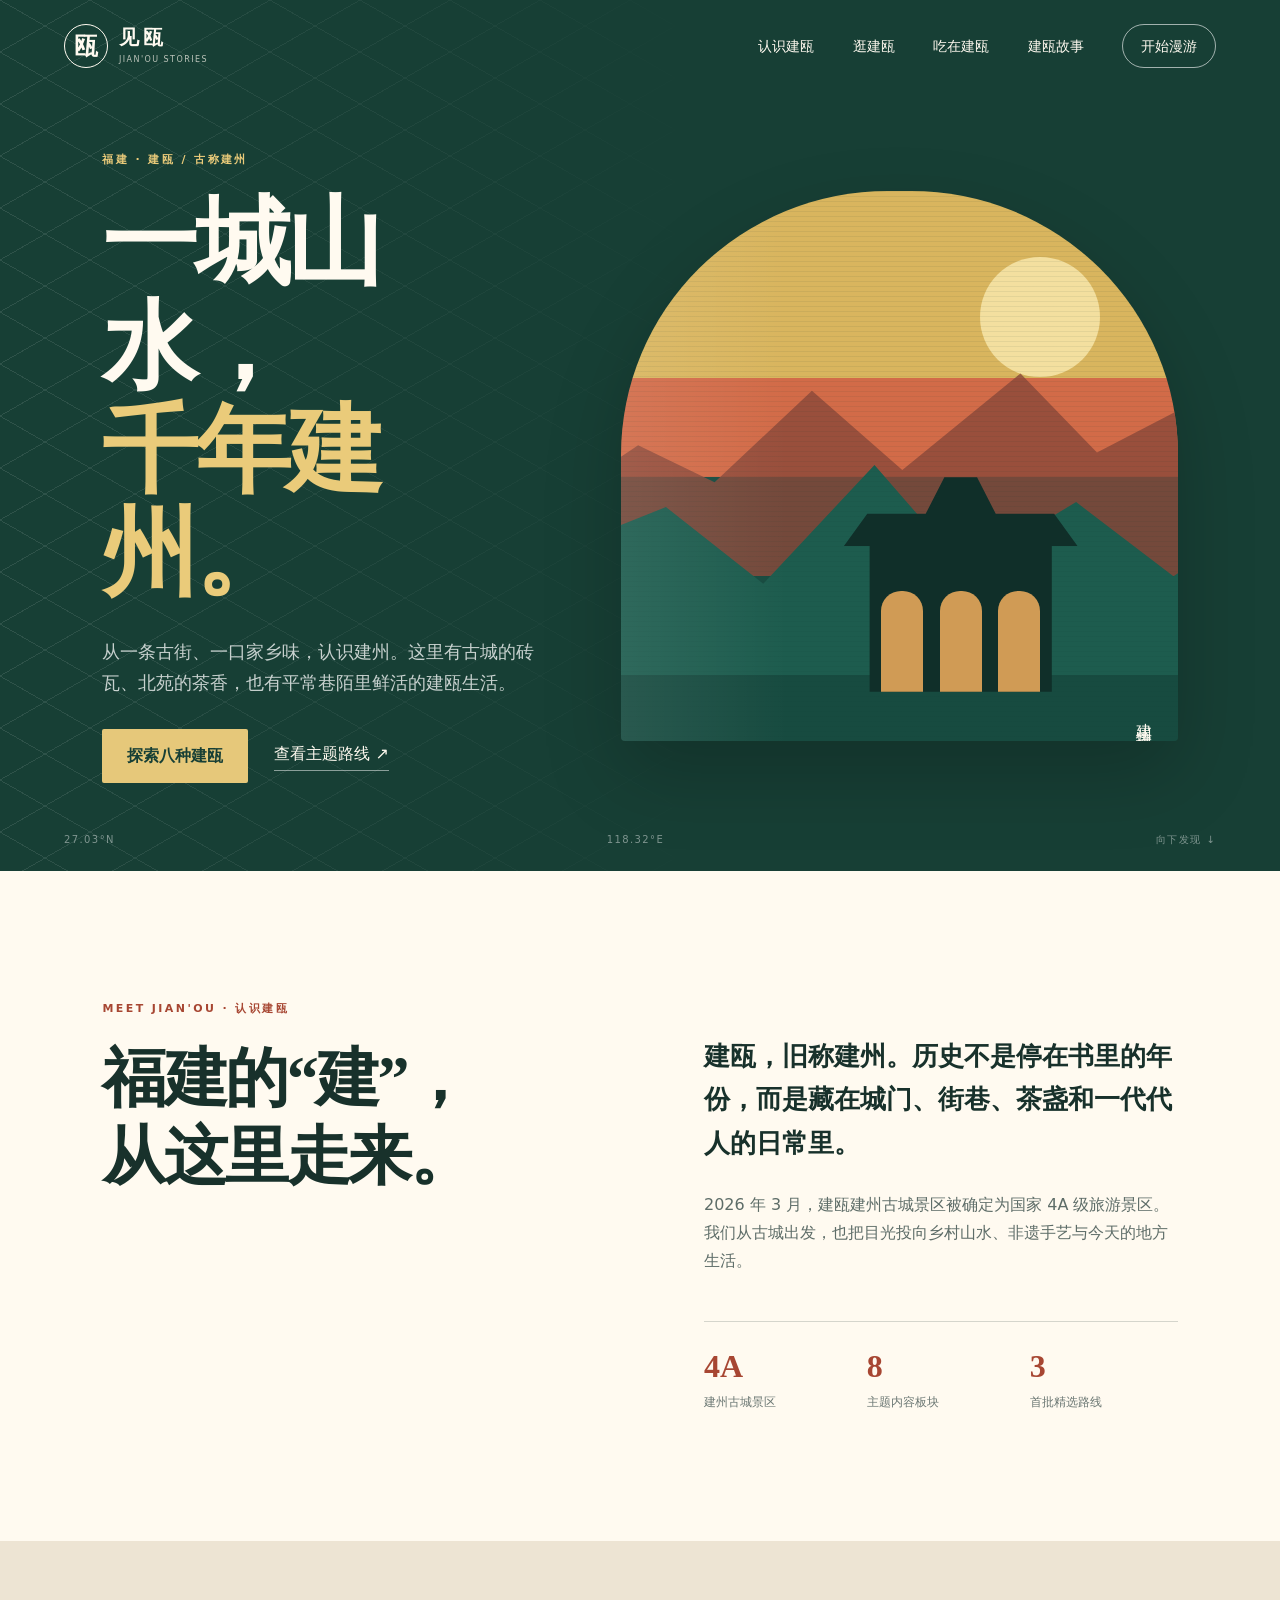
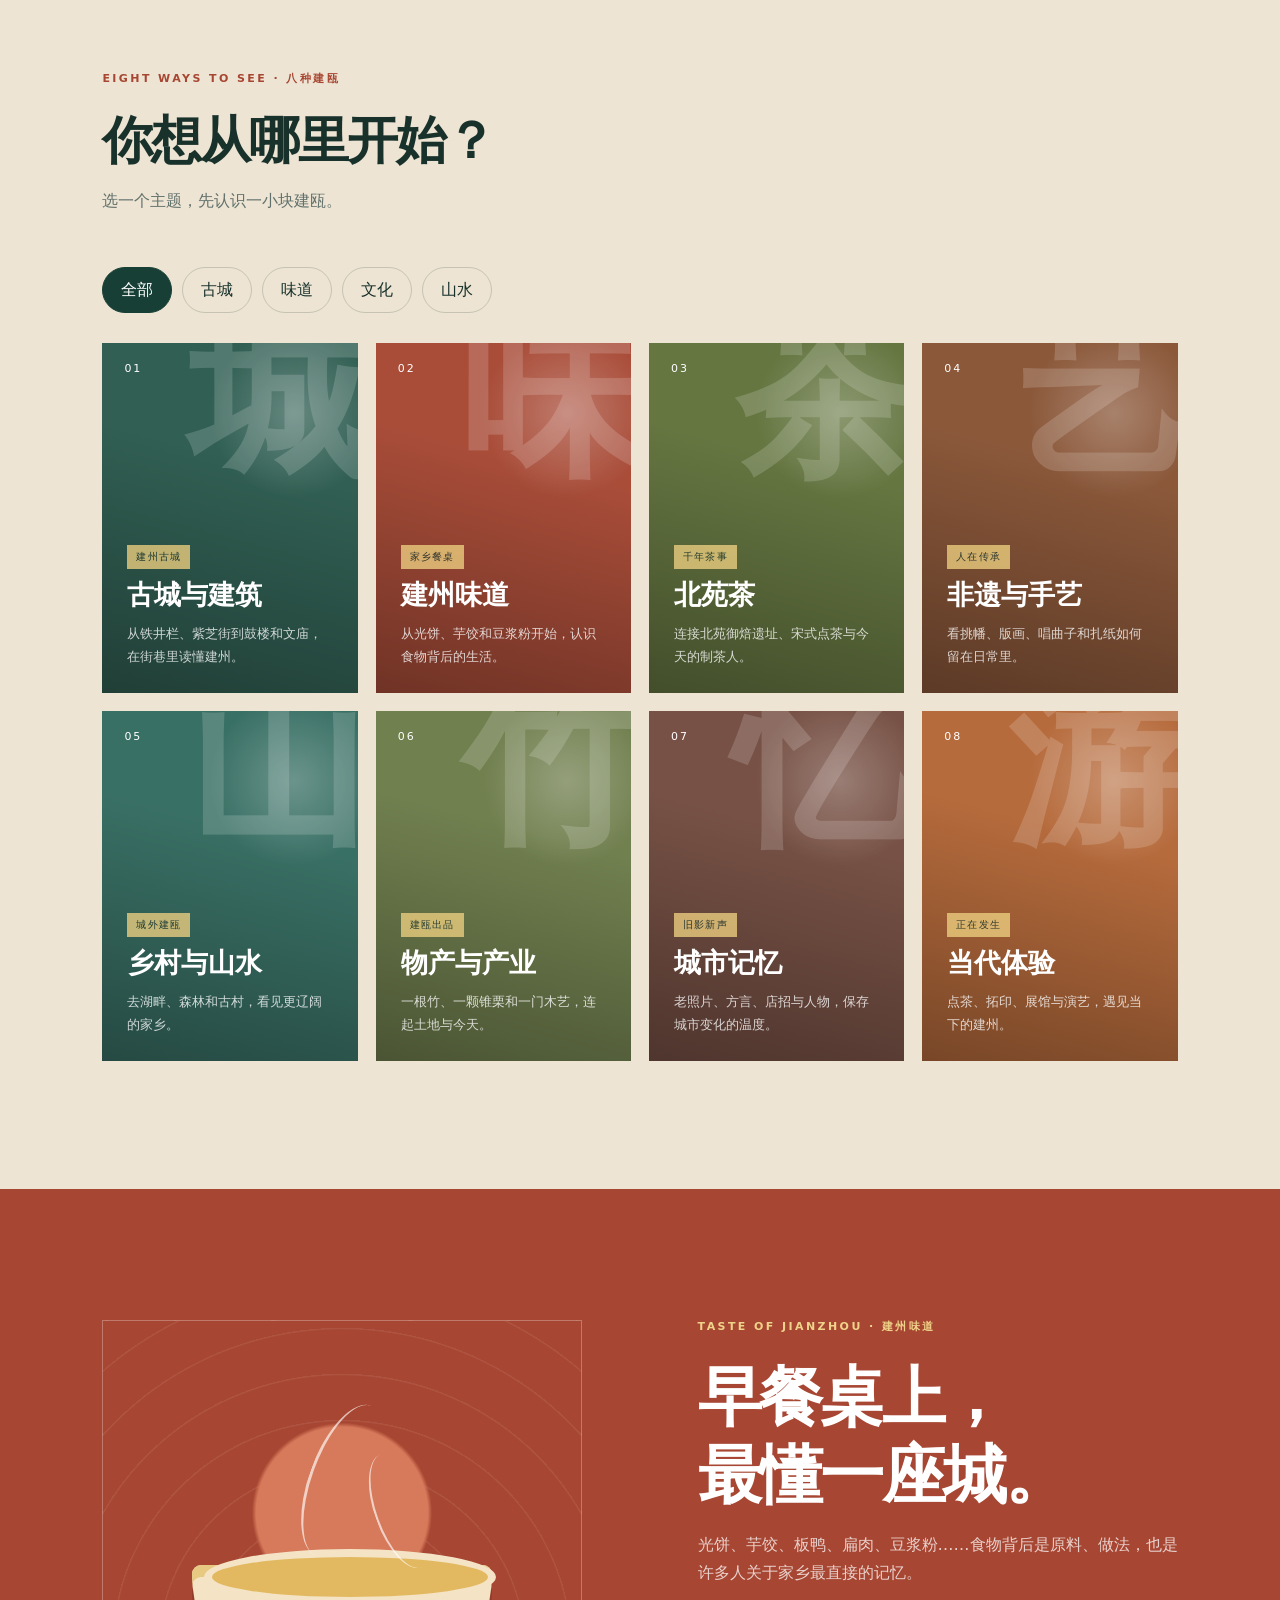
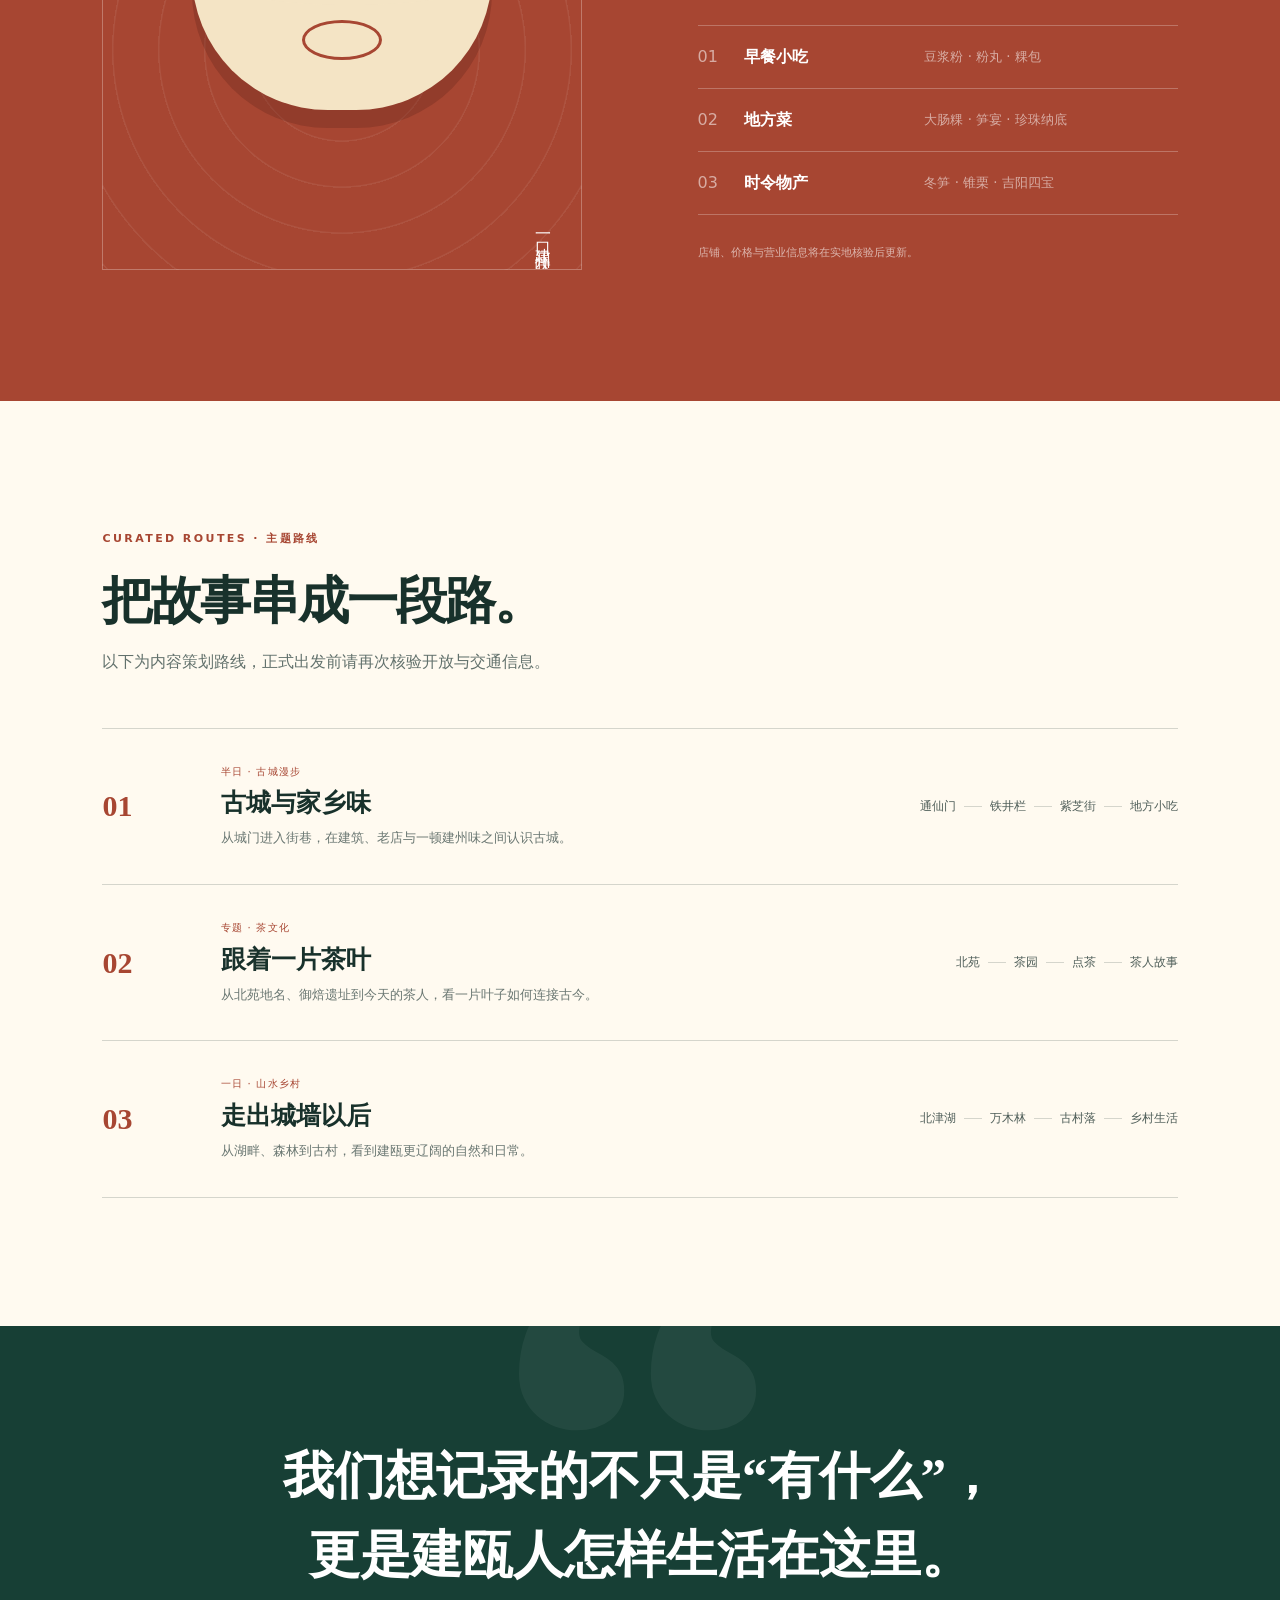
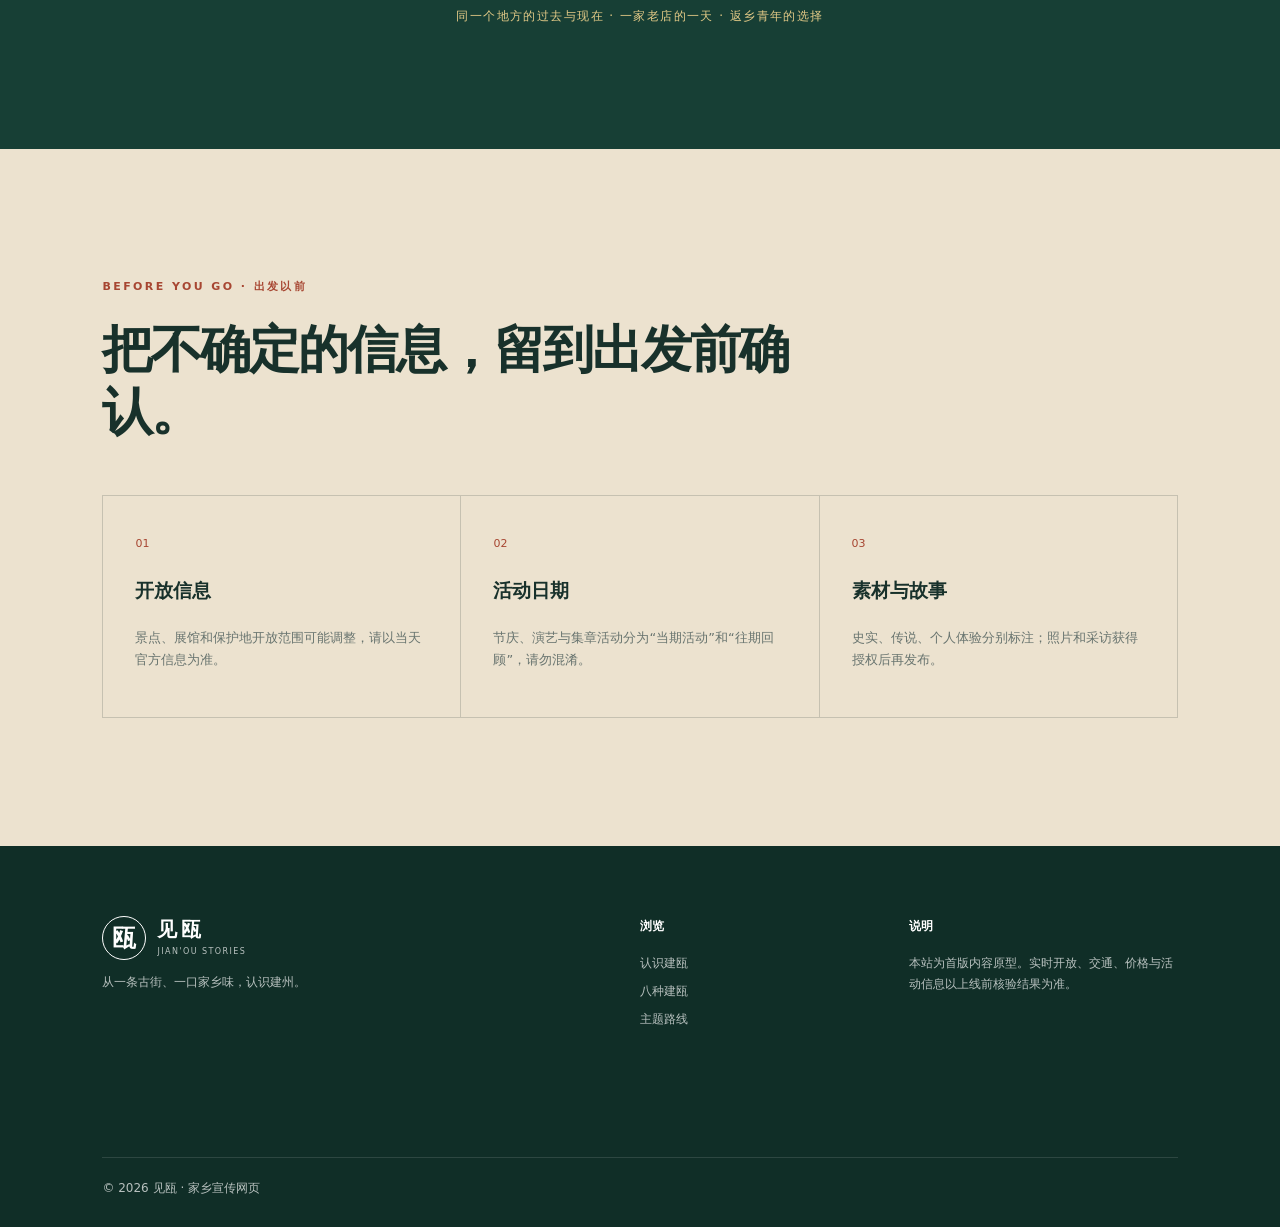
==== index.html @ 02e58215 "见瓯网页制作第一版" ====
<!doctype html>
<html lang="zh-CN">
<head>
  <meta charset="UTF-8">
  <meta name="viewport" content="width=device-width, initial-scale=1.0">
  <meta name="description" content="见瓯——从一条古街、一口家乡味，认识建州。">
  <meta name="theme-color" content="#173f35">
  <title>见瓯｜从一条古街、一口家乡味，认识建州</title>
  <link rel="icon" href="assets/favicon.svg" type="image/svg+xml">
  <link rel="stylesheet" href="css/style.css">
  <script src="js/app.js" defer></script>
</head>
<body>
  <a class="skip-link" href="#main">跳到正文</a>

  <header class="site-header" id="top">
    <a class="brand" href="#top" aria-label="见瓯首页">
      <span class="brand-mark" aria-hidden="true">瓯</span>
      <span><strong>见瓯</strong><small>JIAN'OU STORIES</small></span>
    </a>
    <button class="menu-button" type="button" aria-expanded="false" aria-controls="site-nav">
      <span></span><span></span><span></span><span class="sr-only">打开导航</span>
    </button>
    <nav class="site-nav" id="site-nav" aria-label="主导航">
      <a href="#know">认识建瓯</a>
      <a href="#explore">逛建瓯</a>
      <a href="#taste">吃在建瓯</a>
      <a href="#stories">建瓯故事</a>
      <a class="nav-cta" href="#routes">开始漫游</a>
    </nav>
  </header>

  <main id="main">
    <section class="hero" aria-labelledby="hero-title">
      <div class="hero-pattern" aria-hidden="true"></div>
      <div class="hero-content reveal">
        <p class="eyebrow">福建 · 建瓯 / 古称建州</p>
        <h1 id="hero-title">一城山水，<br><em>千年建州。</em></h1>
        <p class="hero-copy">从一条古街、一口家乡味，认识建州。这里有古城的砖瓦、北苑的茶香，也有平常巷陌里鲜活的建瓯生活。</p>
        <div class="hero-actions">
          <a class="button button-primary" href="#explore">探索八种建瓯</a>
          <a class="text-link" href="#routes">查看主题路线 <span aria-hidden="true">↗</span></a>
        </div>
      </div>
      <div class="hero-art reveal" aria-label="以城门、山水和茶盏为意象的建瓯插画">
        <div class="sun"></div>
        <div class="mountain mountain-back"></div>
        <div class="mountain mountain-front"></div>
        <div class="gate"><i></i><i></i><i></i></div>
        <p>建州古城</p>
      </div>
      <div class="hero-note"><span>27.03°N</span><span>118.32°E</span><span>向下发现 ↓</span></div>
    </section>

    <section class="intro section" id="know">
      <div class="section-heading reveal">
        <p class="eyebrow">MEET JIAN'OU · 认识建瓯</p>
        <h2>福建的“建”，<br>从这里走来。</h2>
      </div>
      <div class="intro-copy reveal">
        <p class="lead">建瓯，旧称建州。历史不是停在书里的年份，而是藏在城门、街巷、茶盏和一代代人的日常里。</p>
        <p>2026 年 3 月，建瓯建州古城景区被确定为国家 4A 级旅游景区。我们从古城出发，也把目光投向乡村山水、非遗手艺与今天的地方生活。</p>
        <div class="facts" aria-label="建瓯速览">
          <div><strong>4A</strong><span>建州古城景区</span></div>
          <div><strong>8</strong><span>主题内容板块</span></div>
          <div><strong>3</strong><span>首批精选路线</span></div>
        </div>
      </div>
    </section>

    <section class="explore section" id="explore">
      <div class="section-heading compact reveal">
        <p class="eyebrow">EIGHT WAYS TO SEE · 八种建瓯</p>
        <h2>你想从哪里开始？</h2>
        <p>选一个主题，先认识一小块建瓯。</p>
      </div>
      <div class="filters reveal" role="group" aria-label="内容筛选">
        <button class="filter is-active" type="button" data-filter="all" aria-pressed="true">全部</button>
        <button class="filter" type="button" data-filter="city">古城</button>
        <button class="filter" type="button" data-filter="food">味道</button>
        <button class="filter" type="button" data-filter="culture">文化</button>
        <button class="filter" type="button" data-filter="nature">山水</button>
      </div>
      <div class="story-grid" id="story-grid" aria-live="polite"></div>
    </section>

    <section class="feature section" id="taste">
      <div class="feature-visual reveal" aria-hidden="true">
        <span class="steam steam-one"></span><span class="steam steam-two"></span>
        <div class="bowl"><i></i></div>
        <p>一口建州味</p>
      </div>
      <div class="feature-copy reveal">
        <p class="eyebrow">TASTE OF JIANZHOU · 建州味道</p>
        <h2>早餐桌上，<br>最懂一座城。</h2>
        <p>光饼、芋饺、板鸭、扁肉、豆浆粉……食物背后是原料、做法，也是许多人关于家乡最直接的记忆。</p>
        <ul class="taste-list">
          <li><span>01</span><strong>早餐小吃</strong><small>豆浆粉 · 粉丸 · 粿包</small></li>
          <li><span>02</span><strong>地方菜</strong><small>大肠粿 · 笋宴 · 珍珠纳底</small></li>
          <li><span>03</span><strong>时令物产</strong><small>冬笋 · 锥栗 · 吉阳四宝</small></li>
        </ul>
        <p class="status-note">店铺、价格与营业信息将在实地核验后更新。</p>
      </div>
    </section>

    <section class="routes section" id="routes">
      <div class="section-heading compact reveal">
        <p class="eyebrow">CURATED ROUTES · 主题路线</p>
        <h2>把故事串成一段路。</h2>
        <p>以下为内容策划路线，正式出发前请再次核验开放与交通信息。</p>
      </div>
      <div class="route-list">
        <article class="route-card reveal">
          <div class="route-number">01</div>
          <div><p class="tag">半日 · 古城漫步</p><h3>古城与家乡味</h3><p>从城门进入街巷，在建筑、老店与一顿建州味之间认识古城。</p></div>
          <div class="route-stops"><span>通仙门</span><i></i><span>铁井栏</span><i></i><span>紫芝街</span><i></i><span>地方小吃</span></div>
        </article>
        <article class="route-card reveal">
          <div class="route-number">02</div>
          <div><p class="tag">专题 · 茶文化</p><h3>跟着一片茶叶</h3><p>从北苑地名、御焙遗址到今天的茶人，看一片叶子如何连接古今。</p></div>
          <div class="route-stops"><span>北苑</span><i></i><span>茶园</span><i></i><span>点茶</span><i></i><span>茶人故事</span></div>
        </article>
        <article class="route-card reveal">
          <div class="route-number">03</div>
          <div><p class="tag">一日 · 山水乡村</p><h3>走出城墙以后</h3><p>从湖畔、森林到古村，看到建瓯更辽阔的自然和日常。</p></div>
          <div class="route-stops"><span>北津湖</span><i></i><span>万木林</span><i></i><span>古村落</span><i></i><span>乡村生活</span></div>
        </article>
      </div>
    </section>

    <section class="quote-section" id="stories">
      <div class="quote-mark" aria-hidden="true">“</div>
      <blockquote class="reveal">我们想记录的不只是“有什么”，<br>更是建瓯人怎样生活在这里。</blockquote>
      <p>同一个地方的过去与现在 · 一家老店的一天 · 返乡青年的选择</p>
    </section>

    <section class="practical section">
      <div class="section-heading compact reveal">
        <p class="eyebrow">BEFORE YOU GO · 出发以前</p>
        <h2>把不确定的信息，留到出发前确认。</h2>
      </div>
      <div class="notice-grid reveal">
        <div><span>01</span><h3>开放信息</h3><p>景点、展馆和保护地开放范围可能调整，请以当天官方信息为准。</p></div>
        <div><span>02</span><h3>活动日期</h3><p>节庆、演艺与集章活动分为“当期活动”和“往期回顾”，请勿混淆。</p></div>
        <div><span>03</span><h3>素材与故事</h3><p>史实、传说、个人体验分别标注；照片和采访获得授权后再发布。</p></div>
      </div>
    </section>
  </main>

  <footer class="site-footer">
    <div><a class="brand footer-brand" href="#top"><span class="brand-mark">瓯</span><span><strong>见瓯</strong><small>JIAN'OU STORIES</small></span></a><p>从一条古街、一口家乡味，认识建州。</p></div>
    <div><strong>浏览</strong><a href="#know">认识建瓯</a><a href="#explore">八种建瓯</a><a href="#routes">主题路线</a></div>
    <div><strong>说明</strong><p>本站为首版内容原型。实时开放、交通、价格与活动信息以上线前核验结果为准。</p></div>
    <p class="copyright">© <span id="year"></span> 见瓯 · 家乡宣传网页</p>
  </footer>
</body>
</html>
---- css/style.css ----
:root {
  --ink: #18312b;
  --green: #173f35;
  --green-2: #285f50;
  --paper: #f6f0e4;
  --paper-light: #fffaf0;
  --red: #a74632;
  --gold: #d7af58;
  --line: rgba(24, 49, 43, .18);
  --serif: "Songti SC", "STSong", "SimSun", serif;
  --sans: "Microsoft YaHei", "PingFang SC", system-ui, sans-serif;
}

* { box-sizing: border-box; }
html { scroll-behavior: smooth; }
body { margin: 0; color: var(--ink); background: var(--paper); font-family: var(--sans); line-height: 1.75; }
a { color: inherit; text-decoration: none; }
button { font: inherit; }
.sr-only { position: absolute; width: 1px; height: 1px; overflow: hidden; clip: rect(0, 0, 0, 0); }
.skip-link { position: fixed; top: -60px; left: 20px; z-index: 100; padding: 10px 16px; background: white; transition: top .2s; }
.skip-link:focus { top: 16px; }

.site-header { position: absolute; inset: 0 0 auto; z-index: 10; min-height: 92px; padding: 20px clamp(20px, 5vw, 72px); display: flex; justify-content: space-between; align-items: center; color: var(--paper-light); }
.brand { display: inline-flex; align-items: center; gap: 11px; }
.brand-mark { width: 44px; height: 44px; display: grid; place-items: center; border: 1px solid currentColor; border-radius: 50%; font: 700 24px/1 var(--serif); }
.brand strong { display: block; font: 700 20px/1.2 var(--serif); letter-spacing: .18em; }
.brand small { display: block; margin-top: 4px; opacity: .7; font-size: 8px; letter-spacing: .18em; }
.site-nav { display: flex; align-items: center; gap: clamp(20px, 3vw, 44px); font-size: 14px; }
.site-nav a { position: relative; }
.site-nav a:not(.nav-cta)::after { content: ""; position: absolute; right: 0; bottom: -6px; left: 0; height: 1px; background: currentColor; transform: scaleX(0); transition: transform .25s; }
.site-nav a:hover::after { transform: scaleX(1); }
.nav-cta { padding: 9px 18px; border: 1px solid rgba(255,255,255,.6); border-radius: 99px; }
.menu-button { display: none; width: 44px; height: 44px; padding: 11px; border: 0; background: transparent; }
.menu-button span:not(.sr-only) { display: block; height: 1px; margin: 6px 0; background: white; }

.hero { position: relative; min-height: min(860px, 100vh); padding: 150px clamp(24px, 8vw, 128px) 88px; overflow: hidden; display: grid; grid-template-columns: minmax(0, .9fr) minmax(360px, 1.1fr); align-items: center; gap: 5vw; color: var(--paper-light); background: var(--green); }
.hero-pattern { position: absolute; inset: 0; opacity: .1; background-image: linear-gradient(30deg, transparent 49.5%, #fff 49.5%, #fff 50.5%, transparent 50.5%), linear-gradient(150deg, transparent 49.5%, #fff 49.5%, #fff 50.5%, transparent 50.5%); background-size: 90px 52px; mask-image: linear-gradient(90deg, #000, transparent 55%); }
.hero-content { position: relative; z-index: 2; max-width: 620px; }
.eyebrow { margin: 0 0 22px; color: var(--red); font-size: 11px; font-weight: 700; letter-spacing: .22em; text-transform: uppercase; }
.hero .eyebrow { color: #eacb7a; }
.hero h1 { margin: 0; font: 900 clamp(56px, 7.5vw, 108px)/1.08 var(--serif); letter-spacing: -.04em; }
.hero h1 em { color: #eacb7a; font-style: normal; }
.hero-copy { max-width: 520px; margin: 30px 0; color: rgba(255,255,255,.76); font-size: clamp(15px, 1.4vw, 18px); }
.hero-actions { display: flex; gap: 26px; align-items: center; }
.button { display: inline-flex; padding: 13px 25px; border-radius: 2px; font-weight: 600; }
.button-primary { color: var(--green); background: #e6c87a; }
.text-link { padding-bottom: 2px; border-bottom: 1px solid rgba(255,255,255,.5); }
.hero-art { position: relative; z-index: 1; height: min(550px, 60vw); min-height: 430px; border-radius: 48% 48% 4px 4px; overflow: hidden; background: linear-gradient(#d9b55e 0 34%, #d26b48 34% 52%, #174b40 52%); box-shadow: 0 32px 80px rgba(0,0,0,.2); }
.hero-art::after { content: ""; position: absolute; inset: 0; background: linear-gradient(90deg, rgba(255,255,255,.08), transparent 30%), repeating-linear-gradient(0deg, transparent 0 4px, rgba(14,56,47,.07) 4px 5px); }
.sun { position: absolute; top: 12%; right: 14%; width: 120px; height: 120px; border-radius: 50%; background: #f3df9f; }
.mountain { position: absolute; left: -12%; width: 125%; height: 45%; clip-path: polygon(0 70%, 12% 47%, 23% 62%, 37% 25%, 50% 57%, 67% 18%, 78% 50%, 91% 31%, 100% 54%, 100% 100%, 0 100%); }
.mountain-back { bottom: 30%; background: #8b493a; opacity: .8; }
.mountain-front { bottom: 12%; background: #1d5c4e; clip-path: polygon(0 50%, 16% 32%, 30% 63%, 46% 15%, 59% 57%, 75% 30%, 89% 60%, 100% 39%, 100% 100%, 0 100%); }
.gate { position: absolute; z-index: 2; right: 18%; bottom: 9%; width: 42%; height: 39%; background: #102f29; clip-path: polygon(10% 17%, 35% 17%, 43% 0, 57% 0, 65% 17%, 90% 17%, 100% 32%, 89% 32%, 89% 100%, 11% 100%, 11% 32%, 0 32%); }
.gate i { position: absolute; bottom: 0; width: 18%; height: 47%; background: #d09b55; border-radius: 20px 20px 0 0; }
.gate i:nth-child(1) { left: 16%; }.gate i:nth-child(2) { left: 41%; }.gate i:nth-child(3) { right: 16%; }
.hero-art > p { position: absolute; z-index: 3; right: 20px; bottom: 15px; margin: 0; writing-mode: vertical-rl; font-family: var(--serif); letter-spacing: .25em; }
.hero-note { position: absolute; right: clamp(24px, 5vw, 72px); bottom: 22px; left: clamp(24px, 5vw, 72px); display: flex; justify-content: space-between; color: rgba(255,255,255,.45); font-size: 10px; letter-spacing: .14em; }

.section { padding: clamp(80px, 10vw, 145px) clamp(24px, 8vw, 128px); }
.intro { display: grid; grid-template-columns: 1fr 1fr; gap: 10vw; background: var(--paper-light); }
.section-heading h2, .feature h2 { margin: 0; font: 700 clamp(38px, 5vw, 72px)/1.22 var(--serif); letter-spacing: -.04em; }
.section-heading.compact { max-width: 780px; margin-bottom: 52px; }
.section-heading.compact h2 { font-size: clamp(34px, 4vw, 56px); }
.section-heading.compact > p:last-child { margin: 15px 0 0; color: #62716c; }
.lead { margin-top: 36px; font: 600 clamp(19px, 2vw, 26px)/1.7 var(--serif); }
.intro-copy > p:not(.lead) { color: #5e6d68; }
.facts { display: grid; grid-template-columns: repeat(3, 1fr); gap: 15px; margin-top: 46px; padding-top: 28px; border-top: 1px solid var(--line); }
.facts strong { display: block; color: var(--red); font: 700 32px/1 var(--serif); }
.facts span { display: block; margin-top: 10px; color: #6b7773; font-size: 12px; }

.explore { background: #ede4d3; }
.filters { display: flex; flex-wrap: wrap; gap: 10px; margin-bottom: 30px; }
.filter { padding: 8px 18px; color: var(--ink); border: 1px solid var(--line); border-radius: 99px; background: transparent; cursor: pointer; }
.filter:hover, .filter.is-active { color: white; border-color: var(--green); background: var(--green); }
.story-grid { display: grid; grid-template-columns: repeat(4, 1fr); gap: 18px; }
.story-card { position: relative; min-height: 350px; padding: 25px; overflow: hidden; display: flex; flex-direction: column; justify-content: flex-end; color: white; background: var(--card-color, #285f50); isolation: isolate; transition: transform .25s, opacity .2s; }
.story-card::before { content: attr(data-symbol); position: absolute; top: -35px; right: -10px; z-index: -1; opacity: .16; font: 900 180px/1 var(--serif); }
.story-card::after { content: ""; position: absolute; inset: 0; z-index: -2; background: radial-gradient(circle at 75% 20%, rgba(255,255,255,.25), transparent 25%), linear-gradient(15deg, rgba(0,0,0,.34), transparent 65%); }
.story-card:hover { transform: translateY(-5px); }
.story-card.is-hidden { display: none; }
.card-index { position: absolute; top: 20px; left: 22px; font: 500 11px/1 var(--sans); letter-spacing: .18em; }
.story-card .tag { align-self: flex-start; margin: 0 0 9px; padding: 3px 9px; color: var(--ink); background: #edcf80; font-size: 10px; }
.story-card h3 { margin: 0; font: 700 27px/1.3 var(--serif); }
.story-card p { margin: 10px 0 0; opacity: .78; font-size: 13px; }

.feature { display: grid; grid-template-columns: 1fr 1fr; gap: 9vw; align-items: center; background: var(--red); color: white; }
.feature .eyebrow { color: #f0d38a; }
.feature-visual { position: relative; min-height: 550px; display: grid; place-items: center; overflow: hidden; border: 1px solid rgba(255,255,255,.28); background: radial-gradient(circle at 50% 35%, #d77a5b 0 20%, transparent 21%), repeating-radial-gradient(circle at 50% 60%, transparent 0 44px, rgba(255,255,255,.07) 45px 46px); }
.feature-visual > p { position: absolute; right: 24px; bottom: 20px; margin: 0; font-family: var(--serif); letter-spacing: .3em; writing-mode: vertical-rl; }
.bowl { position: relative; width: 300px; height: 145px; margin-top: 85px; border-radius: 10px 10px 150px 150px; background: #f4e4c5; box-shadow: inset 0 12px #e8c981, 0 18px 0 rgba(86,28,23,.25); }
.bowl::before { content: ""; position: absolute; top: -16px; left: 12px; width: calc(100% - 24px); height: 40px; border-radius: 50%; background: #e2b961; border: 8px solid #f4e4c5; }
.bowl i { position: absolute; top: 55px; left: 110px; width: 80px; height: 40px; border-radius: 50%; border: 3px solid var(--red); }
.steam { position: absolute; z-index: 2; top: 80px; width: 70px; height: 160px; border: solid rgba(255,255,255,.65); border-width: 0 0 0 3px; border-radius: 50%; transform: rotate(20deg); }
.steam-one { left: 43%; }.steam-two { left: 55%; top: 110px; transform: scale(.75) rotate(-20deg); }
.feature-copy > p:not(.eyebrow):not(.status-note) { max-width: 600px; color: rgba(255,255,255,.75); }
.taste-list { margin: 38px 0 28px; padding: 0; list-style: none; border-top: 1px solid rgba(255,255,255,.25); }
.taste-list li { display: grid; grid-template-columns: 46px 1fr 1.4fr; align-items: center; padding: 17px 0; border-bottom: 1px solid rgba(255,255,255,.25); }
.taste-list span, .taste-list small { color: rgba(255,255,255,.55); }
.status-note { font-size: 11px; opacity: .6; }

.routes { background: var(--paper-light); }
.route-list { border-top: 1px solid var(--line); }
.route-card { display: grid; grid-template-columns: 80px minmax(280px, .8fr) 1fr; gap: 3vw; align-items: center; padding: 34px 0; border-bottom: 1px solid var(--line); }
.route-number { color: var(--red); font: 700 30px/1 var(--serif); }
.tag { margin: 0 0 5px; color: var(--red); font-size: 10px; letter-spacing: .12em; }
.route-card h3 { margin: 0; font: 700 25px/1.4 var(--serif); }
.route-card p:last-child { margin: 7px 0 0; color: #6a7772; font-size: 13px; }
.route-stops { display: flex; align-items: center; gap: 8px; justify-content: flex-end; color: #4f5e59; font-size: 12px; }
.route-stops i { width: 18px; height: 1px; background: var(--line); }

.quote-section { position: relative; overflow: hidden; padding: 110px 24px; color: white; text-align: center; background: var(--green); }
.quote-mark { position: absolute; top: -180px; left: 50%; opacity: .05; transform: translateX(-50%); font: 900 600px/1 var(--serif); }
.quote-section blockquote { position: relative; margin: 0; font: 700 clamp(27px, 4vw, 52px)/1.55 var(--serif); }
.quote-section p { position: relative; color: #e3ca87; font-size: 12px; letter-spacing: .12em; }
.practical { background: #ece2cf; }
.notice-grid { display: grid; grid-template-columns: repeat(3, 1fr); border-top: 1px solid var(--line); border-left: 1px solid var(--line); }
.notice-grid > div { padding: 32px; border-right: 1px solid var(--line); border-bottom: 1px solid var(--line); }
.notice-grid span { color: var(--red); font-size: 11px; }
.notice-grid h3 { font-family: var(--serif); }
.notice-grid p { color: #68746f; font-size: 13px; }

.site-footer { padding: 70px clamp(24px, 8vw, 128px) 28px; display: grid; grid-template-columns: 2fr .8fr 1.2fr; gap: 7vw; color: rgba(255,255,255,.7); background: #102e27; font-size: 12px; }
.footer-brand { color: white; }
.site-footer > div > strong { display: block; margin-bottom: 16px; color: white; }
.site-footer > div > a:not(.brand) { display: block; margin: 7px 0; }
.copyright { grid-column: 1 / -1; margin: 30px 0 0; padding-top: 20px; border-top: 1px solid rgba(255,255,255,.12); }

.reveal { opacity: 0; transform: translateY(24px); transition: opacity .7s ease, transform .7s ease; }
.reveal.is-visible { opacity: 1; transform: none; }

@media (max-width: 980px) {
  .hero { grid-template-columns: 1fr; padding-top: 130px; }
  .hero-content { max-width: 680px; }
  .hero-art { width: min(100%, 620px); height: 520px; justify-self: end; }
  .story-grid { grid-template-columns: repeat(2, 1fr); }
  .intro, .feature { grid-template-columns: 1fr; }
  .feature-visual { min-height: 450px; }
  .route-card { grid-template-columns: 55px 1fr; }
  .route-stops { grid-column: 2; justify-content: flex-start; flex-wrap: wrap; }
}

@media (max-width: 720px) {
  .site-header { min-height: 74px; padding: 15px 20px; }
  .menu-button { display: block; position: relative; z-index: 12; }
  .site-nav { position: fixed; inset: 0; padding: 110px 30px 40px; display: flex; flex-direction: column; align-items: flex-start; gap: 26px; color: white; background: var(--green); transform: translateX(100%); transition: transform .3s; }
  .site-nav.is-open { transform: none; }
  .site-nav a { font: 600 26px/1.4 var(--serif); }
  .nav-cta { font-size: 17px !important; }
  body.menu-open { overflow: hidden; }
  .hero { min-height: auto; padding: 120px 20px 75px; }
  .hero h1 { font-size: clamp(52px, 17vw, 76px); }
  .hero-actions { align-items: flex-start; flex-direction: column; gap: 15px; }
  .hero-art { min-height: 370px; height: 105vw; }
  .hero-note { display: none; }
  .section { padding: 75px 20px; }
  .intro { gap: 25px; }
  .facts { gap: 7px; }
  .facts strong { font-size: 26px; }
  .story-grid { grid-template-columns: 1fr; }
  .story-card { min-height: 300px; }
  .feature { gap: 55px; }
  .feature-visual { min-height: 390px; }
  .bowl { transform: scale(.8); }
  .taste-list li { grid-template-columns: 40px 1fr; }
  .taste-list small { grid-column: 2; }
  .route-card { grid-template-columns: 42px 1fr; gap: 10px; }
  .route-stops { grid-column: 1 / -1; padding-left: 52px; }
  .notice-grid { grid-template-columns: 1fr; }
  .site-footer { grid-template-columns: 1fr; gap: 28px; }
  .copyright { grid-column: 1; }
}

@media (prefers-reduced-motion: reduce) {
  html { scroll-behavior: auto; }
  *, *::before, *::after { transition-duration: .01ms !important; animation-duration: .01ms !important; }
  .reveal { opacity: 1; transform: none; }
}
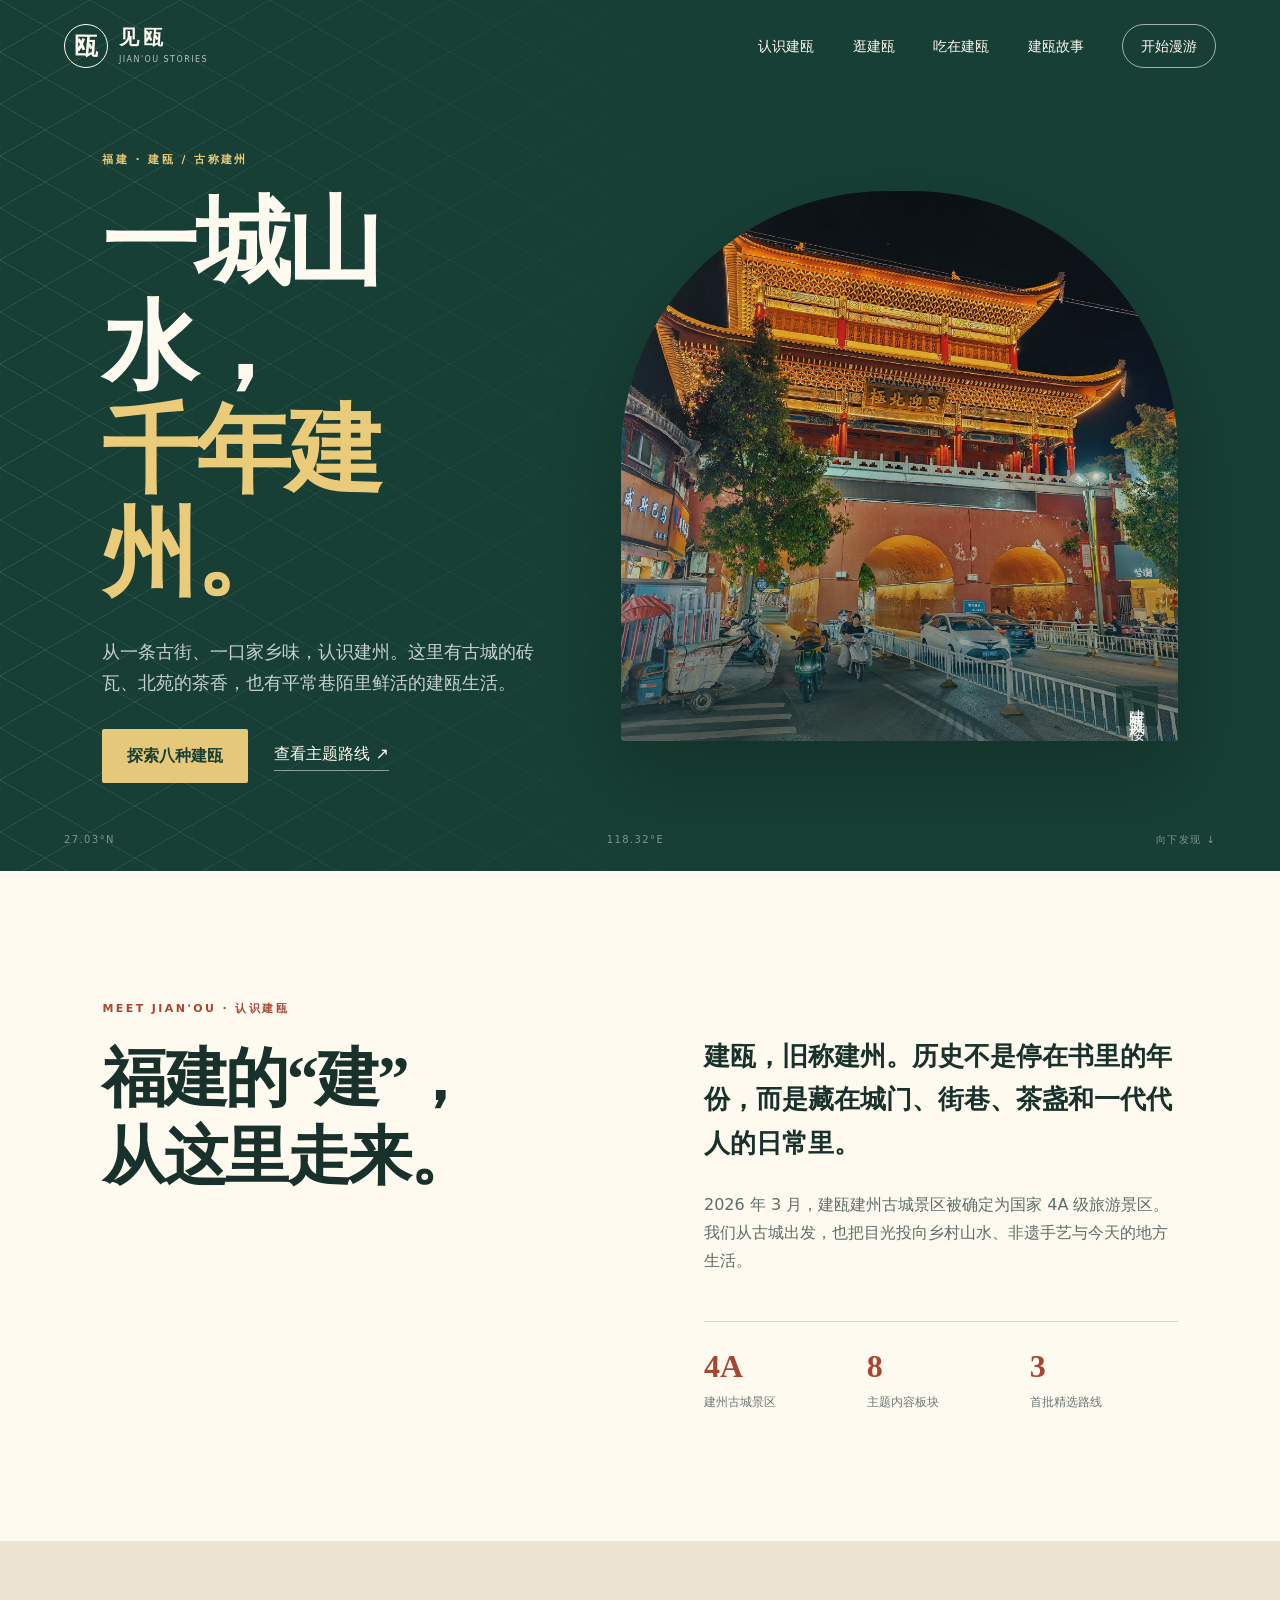
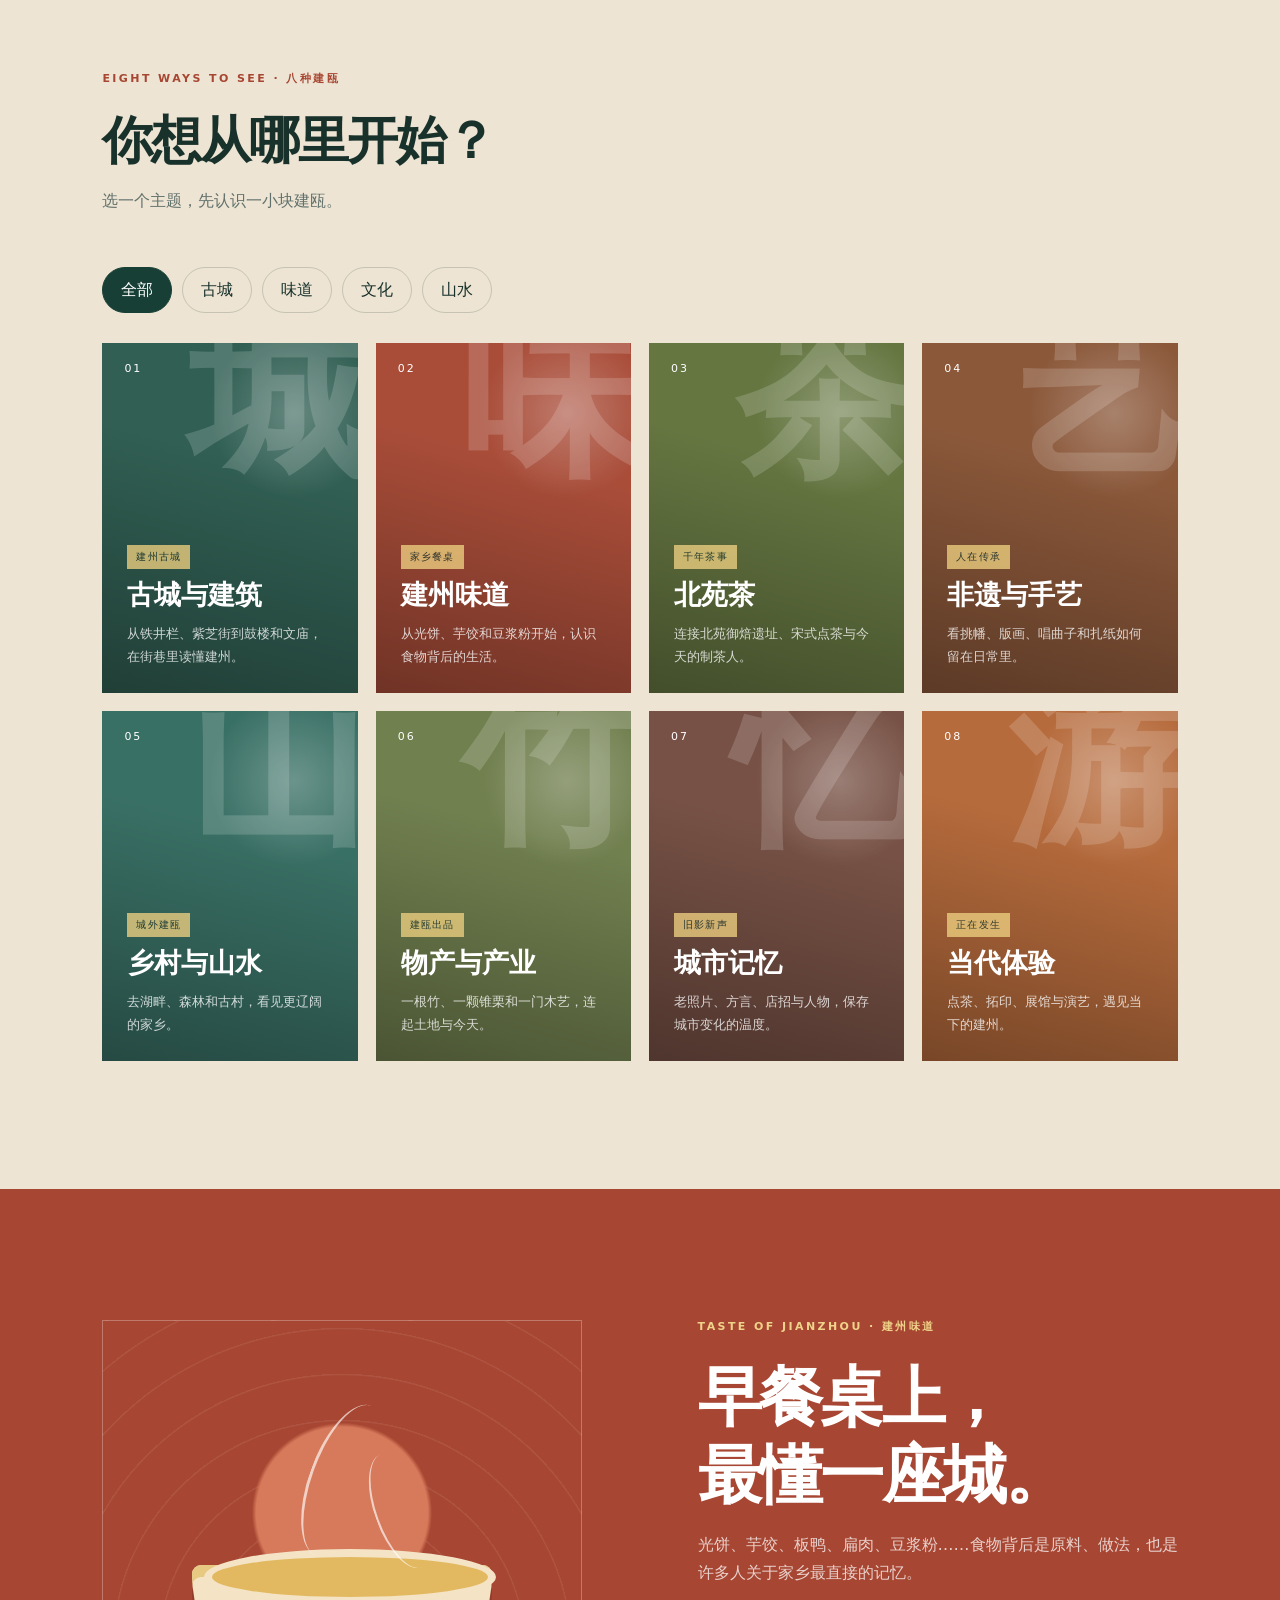
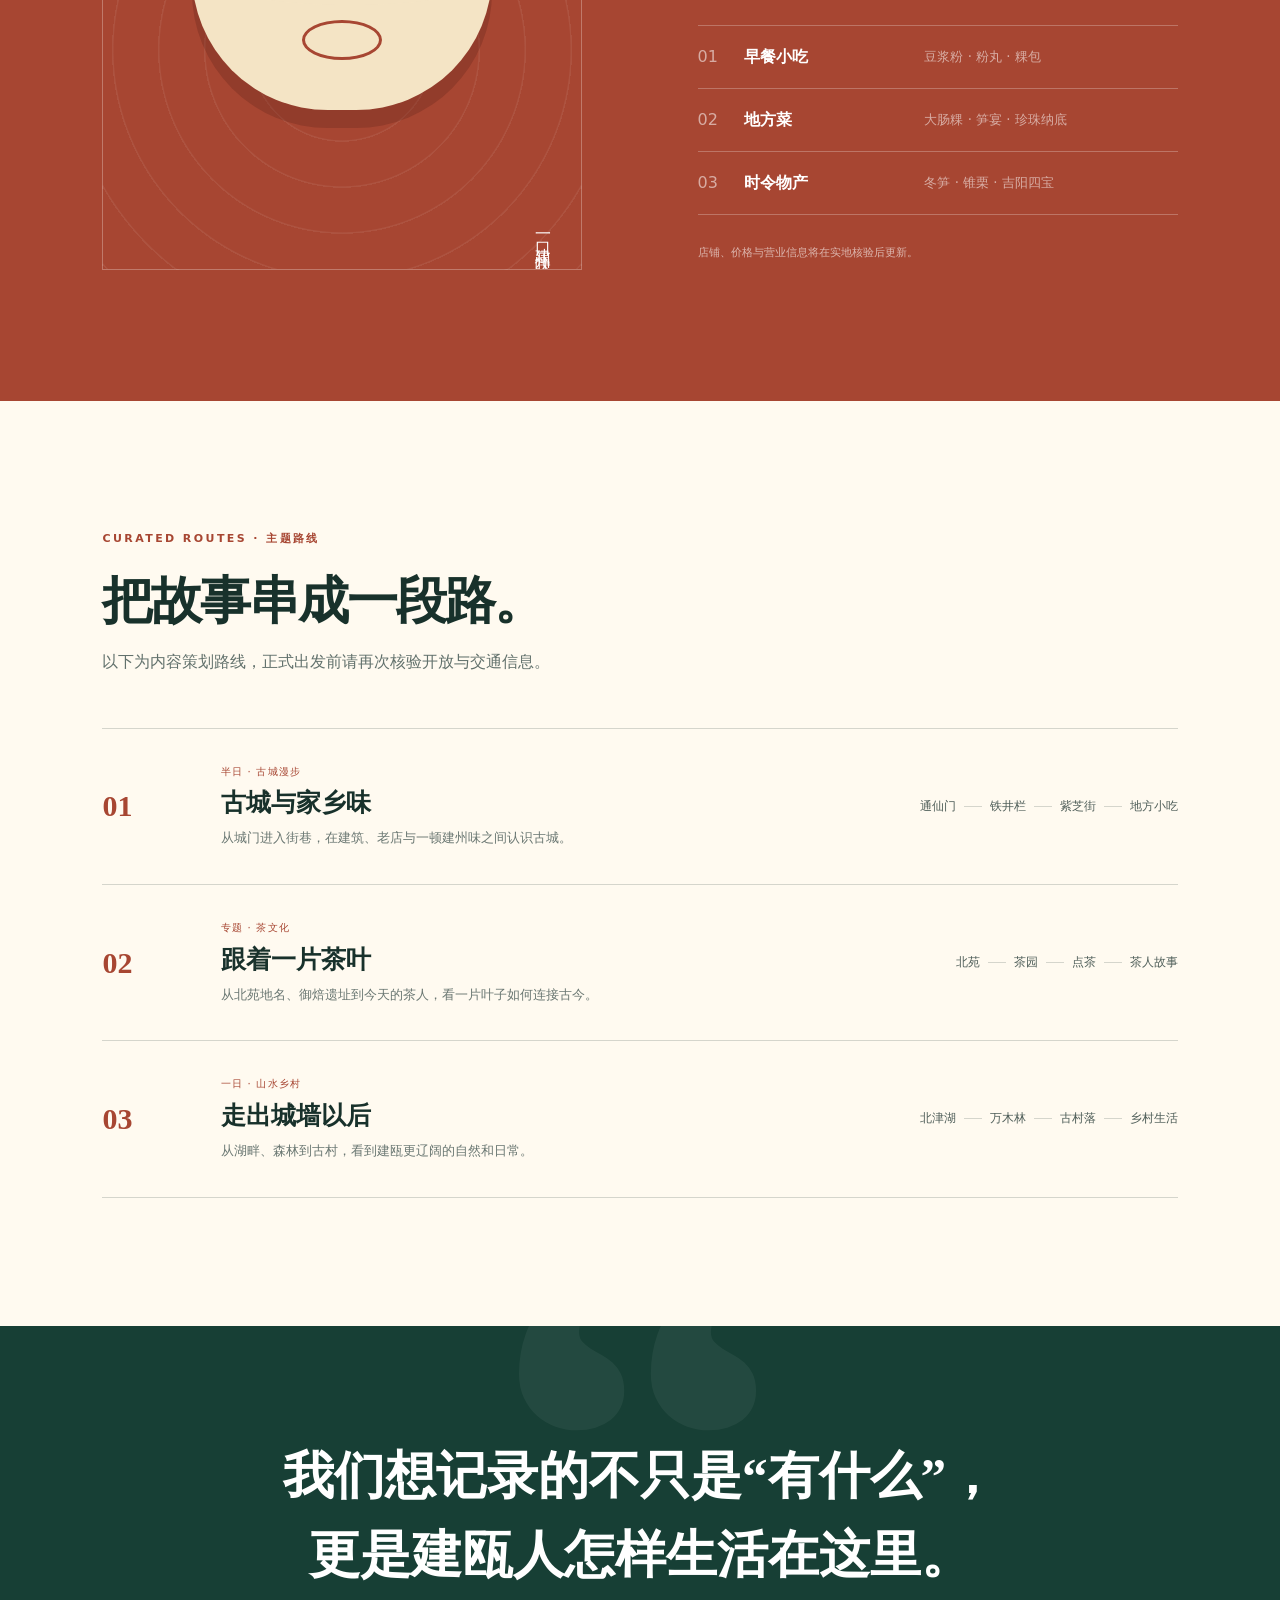
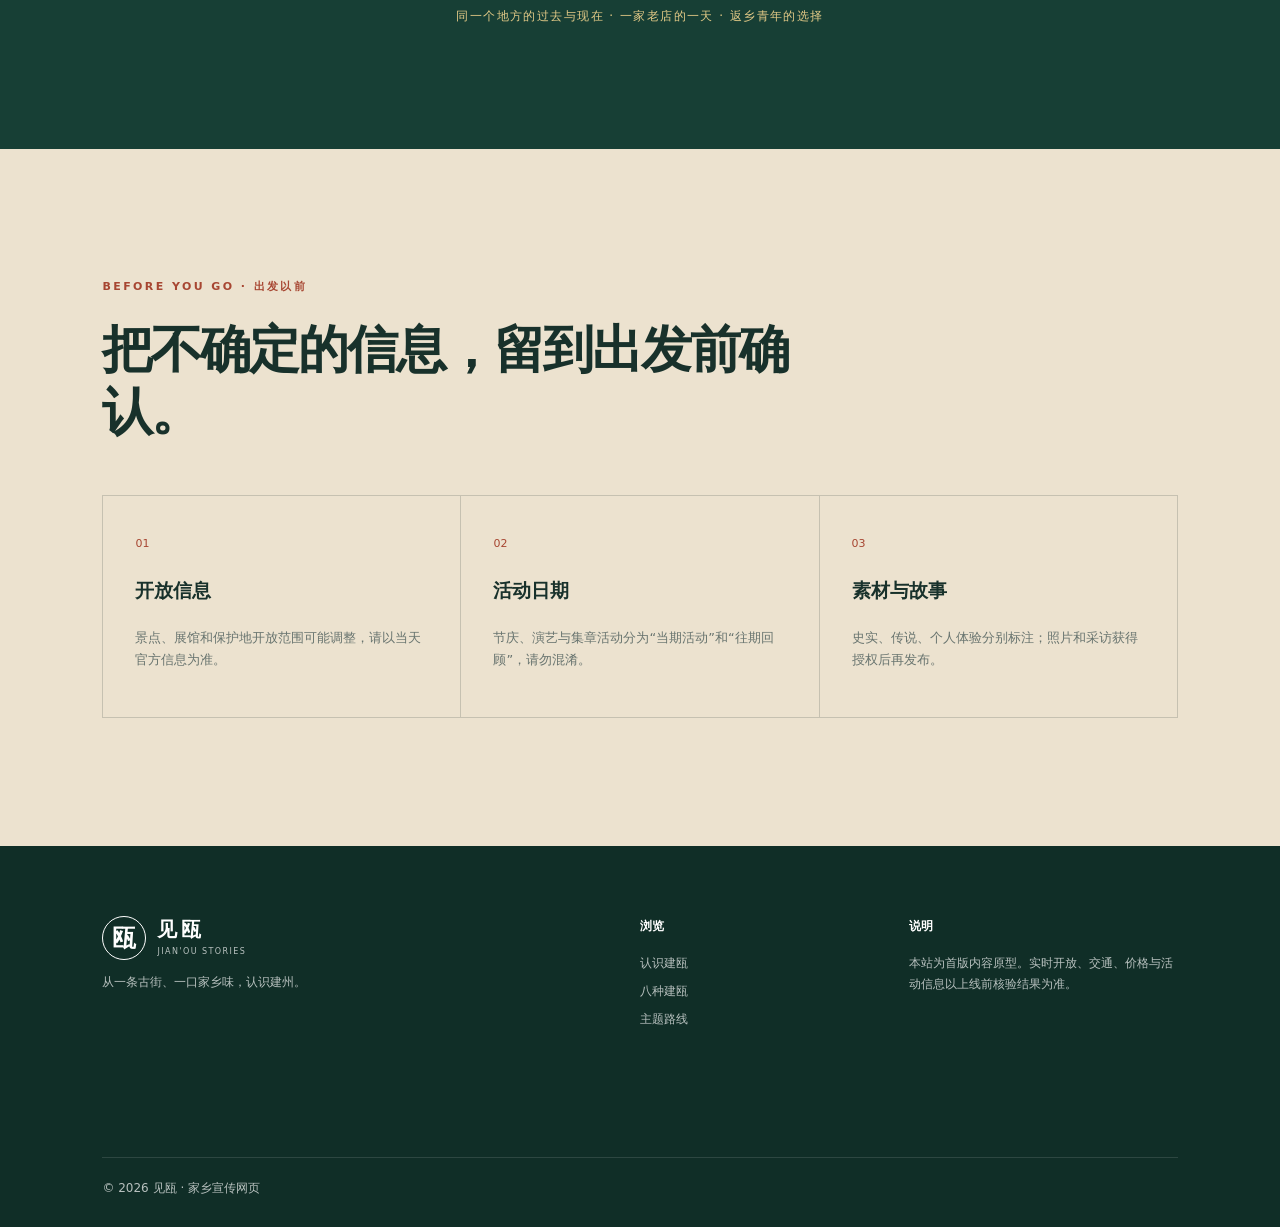
==== commit c8c2f2d4: "更换首页五凤楼封面图" ====
--- a/index.html
+++ b/index.html
@@ -42,12 +42,12 @@
           <a class="text-link" href="#routes">查看主题路线 <span aria-hidden="true">↗</span></a>
         </div>
       </div>
-      <div class="hero-art reveal" aria-label="以城门、山水和茶盏为意象的建瓯插画">
+      <div class="hero-art reveal" role="img" aria-label="夜色中的建瓯五凤楼（鼓楼）">
         <div class="sun"></div>
         <div class="mountain mountain-back"></div>
         <div class="mountain mountain-front"></div>
         <div class="gate"><i></i><i></i><i></i></div>
-        <p>建州古城</p>
+        <p>建瓯五凤楼</p>
       </div>
       <div class="hero-note"><span>27.03°N</span><span>118.32°E</span><span>向下发现 ↓</span></div>
     </section>
--- a/css/style.css
+++ b/css/style.css
@@ -45,8 +45,9 @@
 .button { display: inline-flex; padding: 13px 25px; border-radius: 2px; font-weight: 600; }
 .button-primary { color: var(--green); background: #e6c87a; }
 .text-link { padding-bottom: 2px; border-bottom: 1px solid rgba(255,255,255,.5); }
-.hero-art { position: relative; z-index: 1; height: min(550px, 60vw); min-height: 430px; border-radius: 48% 48% 4px 4px; overflow: hidden; background: linear-gradient(#d9b55e 0 34%, #d26b48 34% 52%, #174b40 52%); box-shadow: 0 32px 80px rgba(0,0,0,.2); }
-.hero-art::after { content: ""; position: absolute; inset: 0; background: linear-gradient(90deg, rgba(255,255,255,.08), transparent 30%), repeating-linear-gradient(0deg, transparent 0 4px, rgba(14,56,47,.07) 4px 5px); }
+.hero-art { position: relative; z-index: 1; height: min(550px, 60vw); min-height: 430px; border-radius: 48% 48% 4px 4px; overflow: hidden; background: linear-gradient(180deg, rgba(11,37,31,.03), rgba(11,37,31,.2)), url("../assets/images/hero-jianou.jpg") center 44% / cover no-repeat; box-shadow: 0 32px 80px rgba(0,0,0,.2); }
+.hero-art::after { content: ""; position: absolute; inset: 0; background: linear-gradient(90deg, rgba(255,255,255,.08), transparent 30%), linear-gradient(0deg, rgba(10,40,34,.45), transparent 45%); }
+.hero-art .sun, .hero-art .mountain, .hero-art .gate { display: none; }
 .sun { position: absolute; top: 12%; right: 14%; width: 120px; height: 120px; border-radius: 50%; background: #f3df9f; }
 .mountain { position: absolute; left: -12%; width: 125%; height: 45%; clip-path: polygon(0 70%, 12% 47%, 23% 62%, 37% 25%, 50% 57%, 67% 18%, 78% 50%, 91% 31%, 100% 54%, 100% 100%, 0 100%); }
 .mountain-back { bottom: 30%; background: #8b493a; opacity: .8; }
@@ -54,7 +55,7 @@
 .gate { position: absolute; z-index: 2; right: 18%; bottom: 9%; width: 42%; height: 39%; background: #102f29; clip-path: polygon(10% 17%, 35% 17%, 43% 0, 57% 0, 65% 17%, 90% 17%, 100% 32%, 89% 32%, 89% 100%, 11% 100%, 11% 32%, 0 32%); }
 .gate i { position: absolute; bottom: 0; width: 18%; height: 47%; background: #d09b55; border-radius: 20px 20px 0 0; }
 .gate i:nth-child(1) { left: 16%; }.gate i:nth-child(2) { left: 41%; }.gate i:nth-child(3) { right: 16%; }
-.hero-art > p { position: absolute; z-index: 3; right: 20px; bottom: 15px; margin: 0; writing-mode: vertical-rl; font-family: var(--serif); letter-spacing: .25em; }
+.hero-art > p { position: absolute; z-index: 3; right: 20px; bottom: 15px; margin: 0; padding: 10px 7px; color: #fff; background: rgba(16,47,41,.62); writing-mode: vertical-rl; font-family: var(--serif); letter-spacing: .25em; }
 .hero-note { position: absolute; right: clamp(24px, 5vw, 72px); bottom: 22px; left: clamp(24px, 5vw, 72px); display: flex; justify-content: space-between; color: rgba(255,255,255,.45); font-size: 10px; letter-spacing: .14em; }
 
 .section { padding: clamp(80px, 10vw, 145px) clamp(24px, 8vw, 128px); }
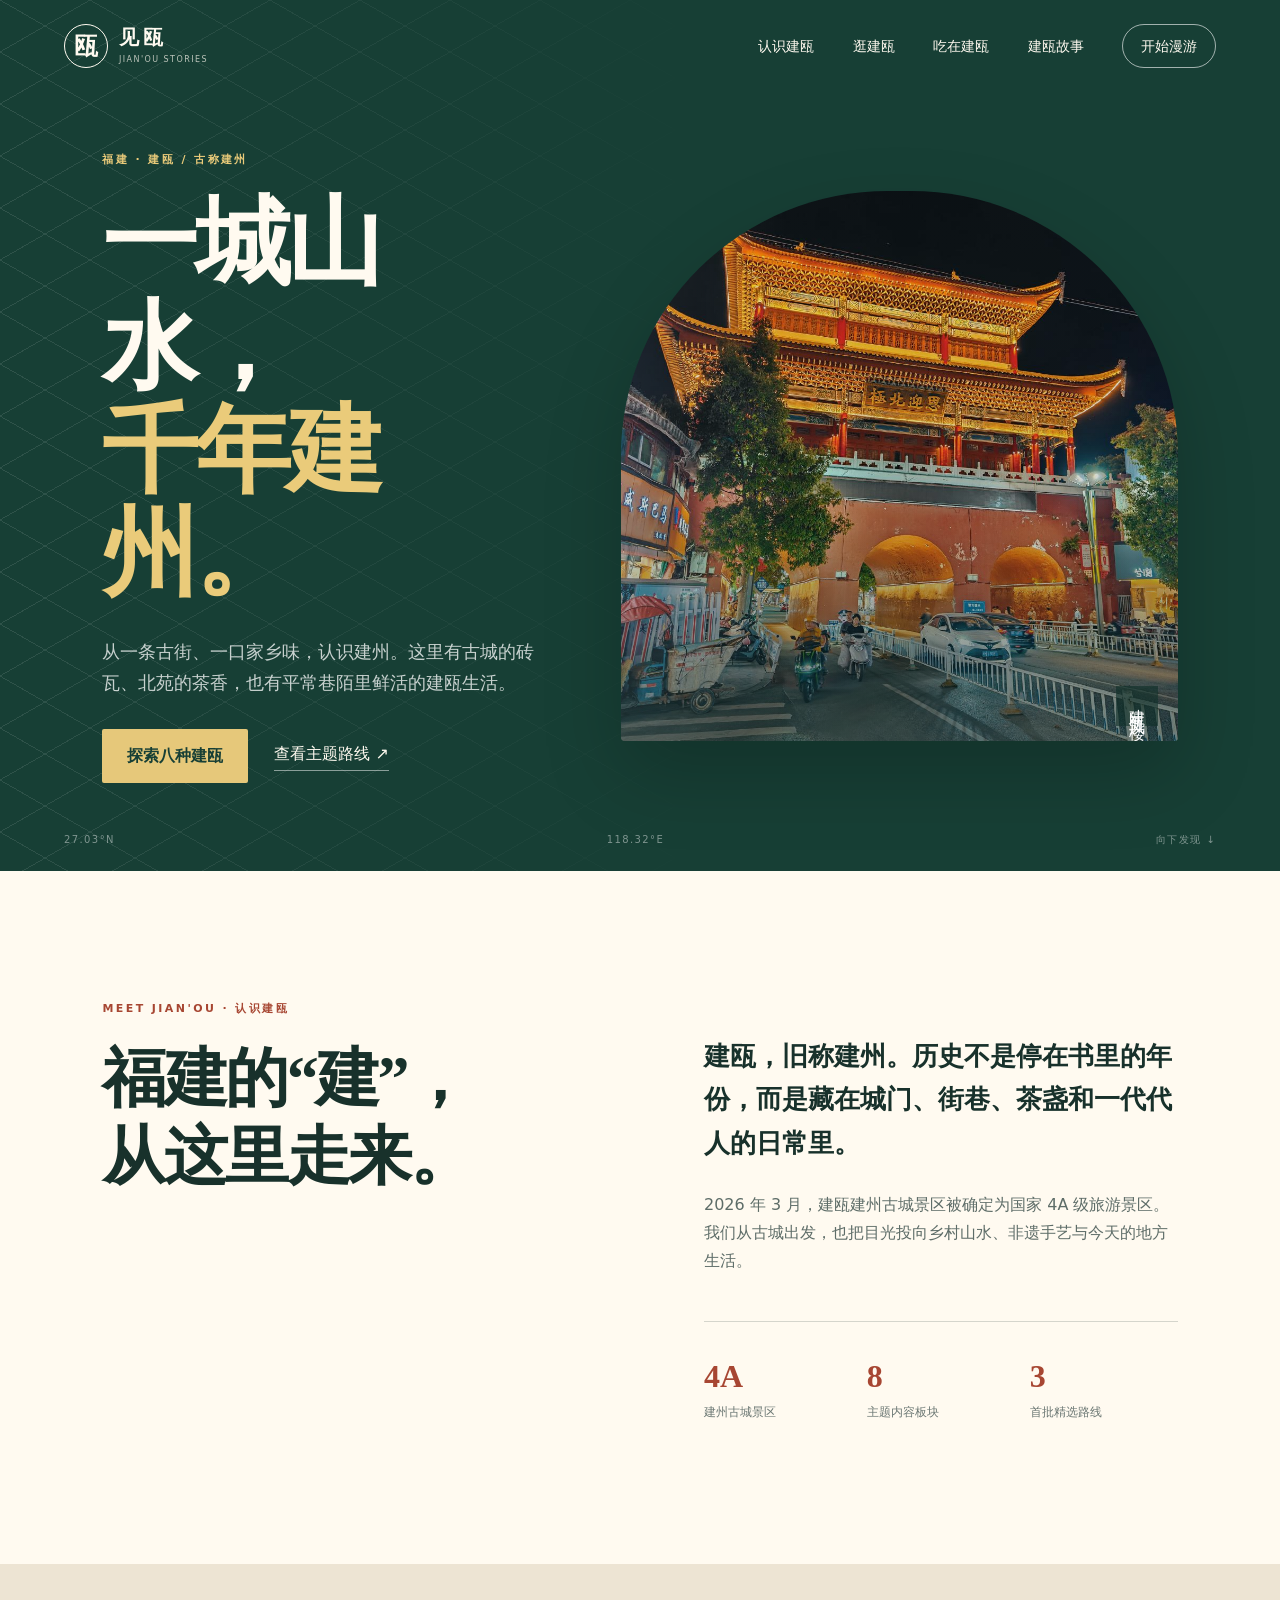
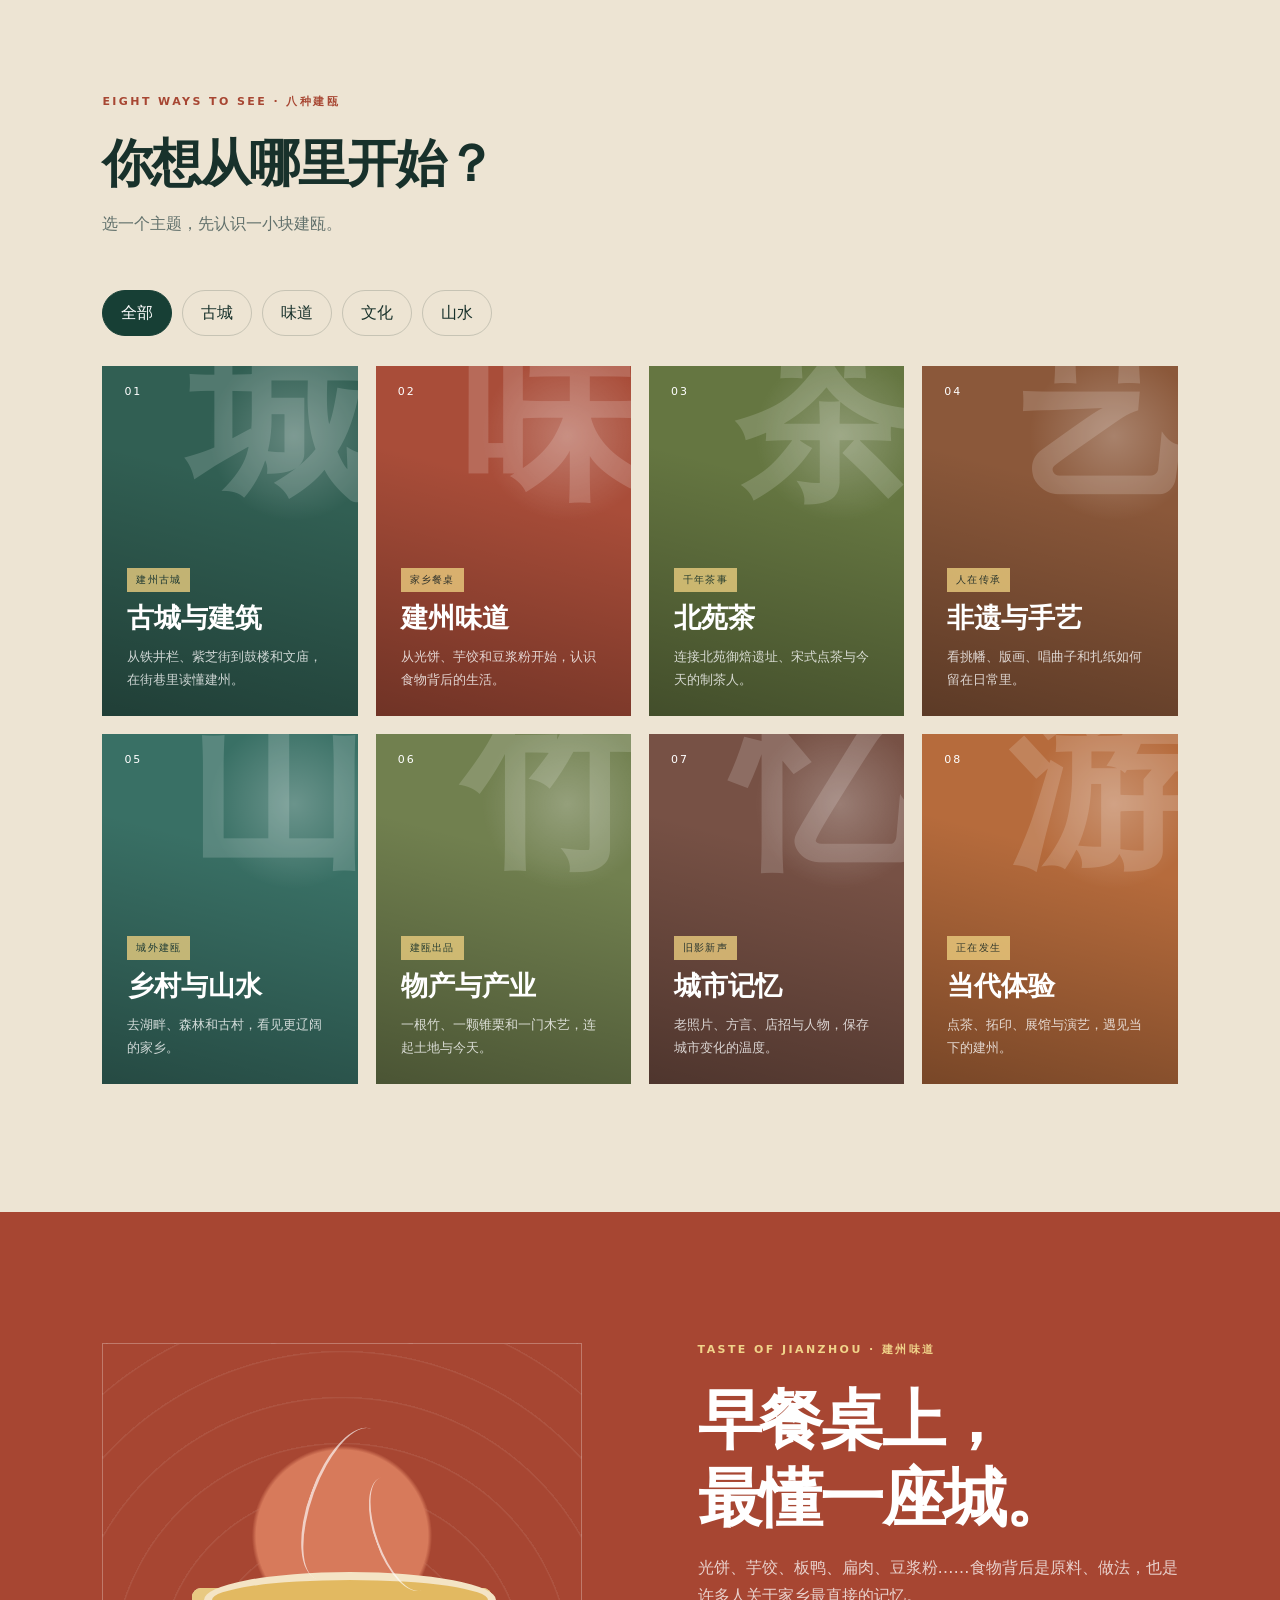
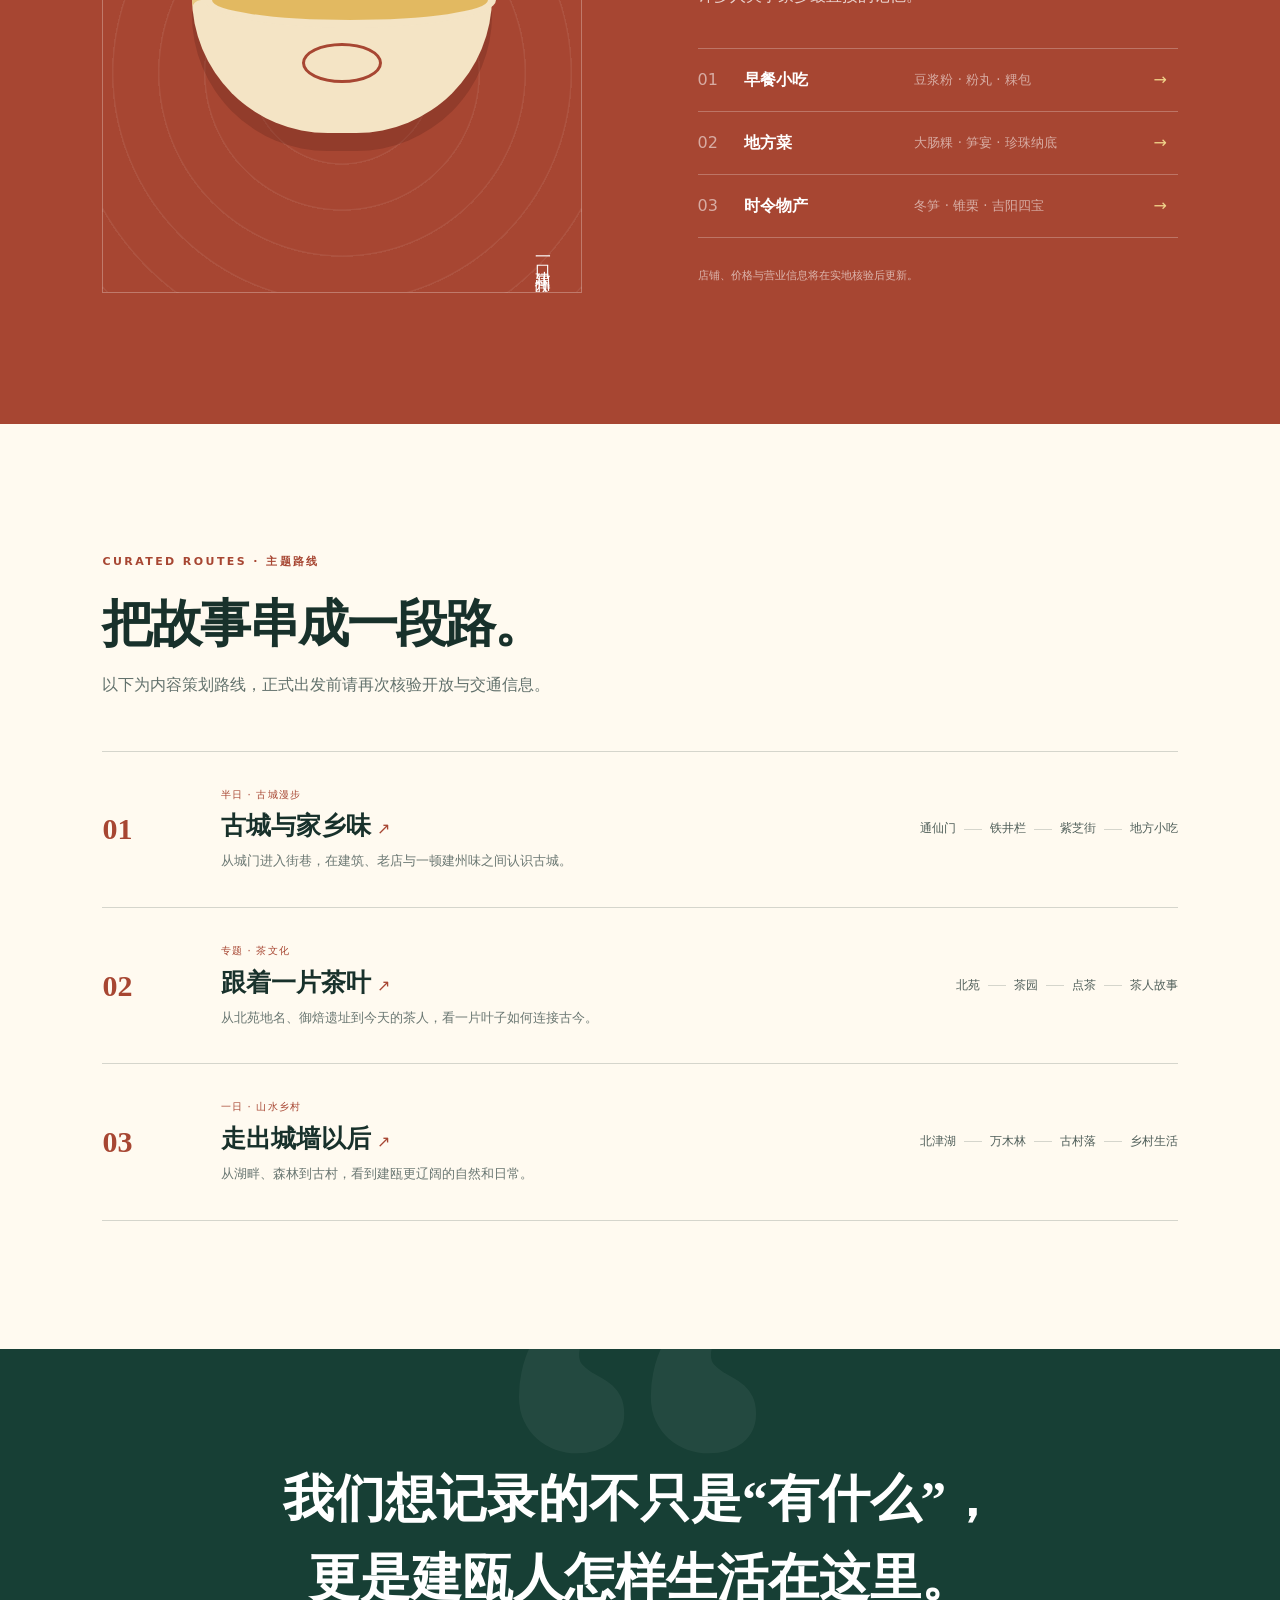
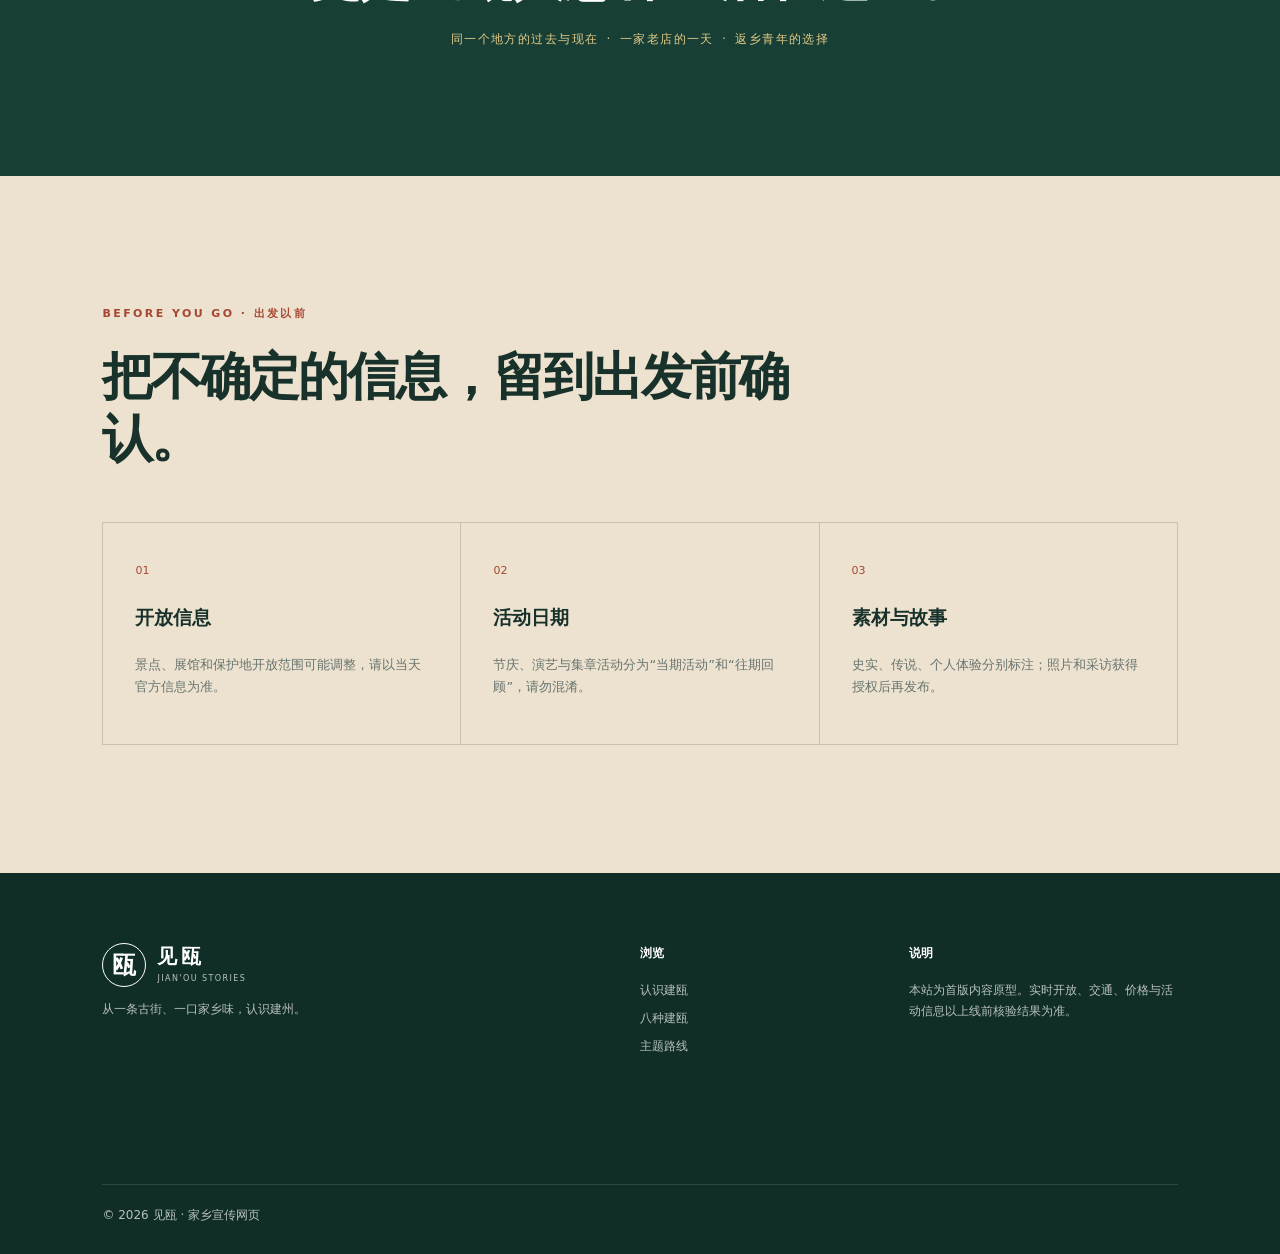
==== commit 9ab9350d: "增加首页文字链接和主题详情页" ====
--- a/index.html
+++ b/index.html
@@ -61,9 +61,9 @@
         <p class="lead">建瓯，旧称建州。历史不是停在书里的年份，而是藏在城门、街巷、茶盏和一代代人的日常里。</p>
         <p>2026 年 3 月，建瓯建州古城景区被确定为国家 4A 级旅游景区。我们从古城出发，也把目光投向乡村山水、非遗手艺与今天的地方生活。</p>
         <div class="facts" aria-label="建瓯速览">
-          <div><strong>4A</strong><span>建州古城景区</span></div>
-          <div><strong>8</strong><span>主题内容板块</span></div>
-          <div><strong>3</strong><span>首批精选路线</span></div>
+          <a href="detail.html?topic=ancient-city-scenic" aria-label="查看建州古城景区介绍"><strong>4A</strong><span>建州古城景区</span></a>
+          <a href="detail.html?topic=themes" aria-label="查看八个主题内容板块"><strong>8</strong><span>主题内容板块</span></a>
+          <a href="detail.html?topic=routes" aria-label="查看首批三条精选路线"><strong>3</strong><span>首批精选路线</span></a>
         </div>
       </div>
     </section>
@@ -95,9 +95,9 @@
         <h2>早餐桌上，<br>最懂一座城。</h2>
         <p>光饼、芋饺、板鸭、扁肉、豆浆粉……食物背后是原料、做法，也是许多人关于家乡最直接的记忆。</p>
         <ul class="taste-list">
-          <li><span>01</span><strong>早餐小吃</strong><small>豆浆粉 · 粉丸 · 粿包</small></li>
-          <li><span>02</span><strong>地方菜</strong><small>大肠粿 · 笋宴 · 珍珠纳底</small></li>
-          <li><span>03</span><strong>时令物产</strong><small>冬笋 · 锥栗 · 吉阳四宝</small></li>
+          <li><a href="detail.html?topic=breakfast"><span>01</span><strong>早餐小吃</strong><small>豆浆粉 · 粉丸 · 粿包</small><b aria-hidden="true">→</b></a></li>
+          <li><a href="detail.html?topic=local-dishes"><span>02</span><strong>地方菜</strong><small>大肠粿 · 笋宴 · 珍珠纳底</small><b aria-hidden="true">→</b></a></li>
+          <li><a href="detail.html?topic=seasonal-produce"><span>03</span><strong>时令物产</strong><small>冬笋 · 锥栗 · 吉阳四宝</small><b aria-hidden="true">→</b></a></li>
         </ul>
         <p class="status-note">店铺、价格与营业信息将在实地核验后更新。</p>
       </div>
@@ -112,18 +112,18 @@
       <div class="route-list">
         <article class="route-card reveal">
           <div class="route-number">01</div>
-          <div><p class="tag">半日 · 古城漫步</p><h3>古城与家乡味</h3><p>从城门进入街巷，在建筑、老店与一顿建州味之间认识古城。</p></div>
-          <div class="route-stops"><span>通仙门</span><i></i><span>铁井栏</span><i></i><span>紫芝街</span><i></i><span>地方小吃</span></div>
+          <div><p class="tag">半日 · 古城漫步</p><h3><a href="detail.html?topic=route-old-city">古城与家乡味 <span aria-hidden="true">↗</span></a></h3><p>从城门进入街巷，在建筑、老店与一顿建州味之间认识古城。</p></div>
+          <div class="route-stops"><a href="detail.html?topic=tongxian">通仙门</a><i></i><a href="detail.html?topic=tiejinglan">铁井栏</a><i></i><a href="detail.html?topic=zizhi">紫芝街</a><i></i><a href="detail.html?topic=local-snacks">地方小吃</a></div>
         </article>
         <article class="route-card reveal">
           <div class="route-number">02</div>
-          <div><p class="tag">专题 · 茶文化</p><h3>跟着一片茶叶</h3><p>从北苑地名、御焙遗址到今天的茶人，看一片叶子如何连接古今。</p></div>
-          <div class="route-stops"><span>北苑</span><i></i><span>茶园</span><i></i><span>点茶</span><i></i><span>茶人故事</span></div>
+          <div><p class="tag">专题 · 茶文化</p><h3><a href="detail.html?topic=route-tea">跟着一片茶叶 <span aria-hidden="true">↗</span></a></h3><p>从北苑地名、御焙遗址到今天的茶人，看一片叶子如何连接古今。</p></div>
+          <div class="route-stops"><a href="detail.html?topic=beiyuan">北苑</a><i></i><a href="detail.html?topic=tea-garden">茶园</a><i></i><a href="detail.html?topic=diancha">点茶</a><i></i><a href="detail.html?topic=tea-people">茶人故事</a></div>
         </article>
         <article class="route-card reveal">
           <div class="route-number">03</div>
-          <div><p class="tag">一日 · 山水乡村</p><h3>走出城墙以后</h3><p>从湖畔、森林到古村，看到建瓯更辽阔的自然和日常。</p></div>
-          <div class="route-stops"><span>北津湖</span><i></i><span>万木林</span><i></i><span>古村落</span><i></i><span>乡村生活</span></div>
+          <div><p class="tag">一日 · 山水乡村</p><h3><a href="detail.html?topic=route-nature">走出城墙以后 <span aria-hidden="true">↗</span></a></h3><p>从湖畔、森林到古村，看到建瓯更辽阔的自然和日常。</p></div>
+          <div class="route-stops"><a href="detail.html?topic=beijin-lake">北津湖</a><i></i><a href="detail.html?topic=wanmu-forest">万木林</a><i></i><a href="detail.html?topic=ancient-villages">古村落</a><i></i><a href="detail.html?topic=rural-life">乡村生活</a></div>
         </article>
       </div>
     </section>
@@ -131,7 +131,7 @@
     <section class="quote-section" id="stories">
       <div class="quote-mark" aria-hidden="true">“</div>
       <blockquote class="reveal">我们想记录的不只是“有什么”，<br>更是建瓯人怎样生活在这里。</blockquote>
-      <p>同一个地方的过去与现在 · 一家老店的一天 · 返乡青年的选择</p>
+      <p class="quote-links"><a href="detail.html?topic=past-present">同一个地方的过去与现在</a><span>·</span><a href="detail.html?topic=old-shop">一家老店的一天</a><span>·</span><a href="detail.html?topic=returning-youth">返乡青年的选择</a></p>
     </section>
 
     <section class="practical section">
--- a/css/style.css
+++ b/css/style.css
@@ -67,6 +67,8 @@
 .lead { margin-top: 36px; font: 600 clamp(19px, 2vw, 26px)/1.7 var(--serif); }
 .intro-copy > p:not(.lead) { color: #5e6d68; }
 .facts { display: grid; grid-template-columns: repeat(3, 1fr); gap: 15px; margin-top: 46px; padding-top: 28px; border-top: 1px solid var(--line); }
+.facts a { padding: 10px 8px 12px 0; border-bottom: 1px solid transparent; transition: border-color .2s, transform .2s; }
+.facts a:hover { border-color: var(--red); transform: translateY(-3px); }
 .facts strong { display: block; color: var(--red); font: 700 32px/1 var(--serif); }
 .facts span { display: block; margin-top: 10px; color: #6b7773; font-size: 12px; }
 
@@ -78,7 +80,7 @@
 .story-card { position: relative; min-height: 350px; padding: 25px; overflow: hidden; display: flex; flex-direction: column; justify-content: flex-end; color: white; background: var(--card-color, #285f50); isolation: isolate; transition: transform .25s, opacity .2s; }
 .story-card::before { content: attr(data-symbol); position: absolute; top: -35px; right: -10px; z-index: -1; opacity: .16; font: 900 180px/1 var(--serif); }
 .story-card::after { content: ""; position: absolute; inset: 0; z-index: -2; background: radial-gradient(circle at 75% 20%, rgba(255,255,255,.25), transparent 25%), linear-gradient(15deg, rgba(0,0,0,.34), transparent 65%); }
-.story-card:hover { transform: translateY(-5px); }
+.story-card:hover, .story-card:focus-visible { transform: translateY(-5px); outline: 2px solid var(--gold); outline-offset: 3px; }
 .story-card.is-hidden { display: none; }
 .card-index { position: absolute; top: 20px; left: 22px; font: 500 11px/1 var(--sans); letter-spacing: .18em; }
 .story-card .tag { align-self: flex-start; margin: 0 0 9px; padding: 3px 9px; color: var(--ink); background: #edcf80; font-size: 10px; }
@@ -96,7 +98,10 @@
 .steam-one { left: 43%; }.steam-two { left: 55%; top: 110px; transform: scale(.75) rotate(-20deg); }
 .feature-copy > p:not(.eyebrow):not(.status-note) { max-width: 600px; color: rgba(255,255,255,.75); }
 .taste-list { margin: 38px 0 28px; padding: 0; list-style: none; border-top: 1px solid rgba(255,255,255,.25); }
-.taste-list li { display: grid; grid-template-columns: 46px 1fr 1.4fr; align-items: center; padding: 17px 0; border-bottom: 1px solid rgba(255,255,255,.25); }
+.taste-list li { border-bottom: 1px solid rgba(255,255,255,.25); }
+.taste-list a { display: grid; grid-template-columns: 46px 1fr 1.4fr 24px; align-items: center; padding: 17px 0; transition: padding .2s, background .2s; }
+.taste-list a:hover { padding-right: 10px; padding-left: 10px; background: rgba(255,255,255,.08); }
+.taste-list b { color: #f0d38a; font-weight: 400; }
 .taste-list span, .taste-list small { color: rgba(255,255,255,.55); }
 .status-note { font-size: 11px; opacity: .6; }
 
@@ -106,14 +111,21 @@
 .route-number { color: var(--red); font: 700 30px/1 var(--serif); }
 .tag { margin: 0 0 5px; color: var(--red); font-size: 10px; letter-spacing: .12em; }
 .route-card h3 { margin: 0; font: 700 25px/1.4 var(--serif); }
+.route-card h3 a span { color: var(--red); font: 400 16px/1 var(--sans); }
+.route-card h3 a:hover { color: var(--red); }
 .route-card p:last-child { margin: 7px 0 0; color: #6a7772; font-size: 13px; }
 .route-stops { display: flex; align-items: center; gap: 8px; justify-content: flex-end; color: #4f5e59; font-size: 12px; }
 .route-stops i { width: 18px; height: 1px; background: var(--line); }
+.route-stops a { padding: 4px 0; border-bottom: 1px solid transparent; }
+.route-stops a:hover { color: var(--red); border-color: var(--red); }
 
 .quote-section { position: relative; overflow: hidden; padding: 110px 24px; color: white; text-align: center; background: var(--green); }
 .quote-mark { position: absolute; top: -180px; left: 50%; opacity: .05; transform: translateX(-50%); font: 900 600px/1 var(--serif); }
 .quote-section blockquote { position: relative; margin: 0; font: 700 clamp(27px, 4vw, 52px)/1.55 var(--serif); }
 .quote-section p { position: relative; color: #e3ca87; font-size: 12px; letter-spacing: .12em; }
+.quote-links { display: flex; flex-wrap: wrap; justify-content: center; gap: 8px; }
+.quote-links a { padding-bottom: 3px; border-bottom: 1px solid transparent; }
+.quote-links a:hover { color: white; border-color: #e3ca87; }
 .practical { background: #ece2cf; }
 .notice-grid { display: grid; grid-template-columns: repeat(3, 1fr); border-top: 1px solid var(--line); border-left: 1px solid var(--line); }
 .notice-grid > div { padding: 32px; border-right: 1px solid var(--line); border-bottom: 1px solid var(--line); }
@@ -163,8 +175,9 @@
   .feature { gap: 55px; }
   .feature-visual { min-height: 390px; }
   .bowl { transform: scale(.8); }
-  .taste-list li { grid-template-columns: 40px 1fr; }
+  .taste-list a { grid-template-columns: 40px 1fr 24px; }
   .taste-list small { grid-column: 2; }
+  .taste-list b { grid-column: 3; grid-row: 1 / 3; }
   .route-card { grid-template-columns: 42px 1fr; gap: 10px; }
   .route-stops { grid-column: 1 / -1; padding-left: 52px; }
   .notice-grid { grid-template-columns: 1fr; }
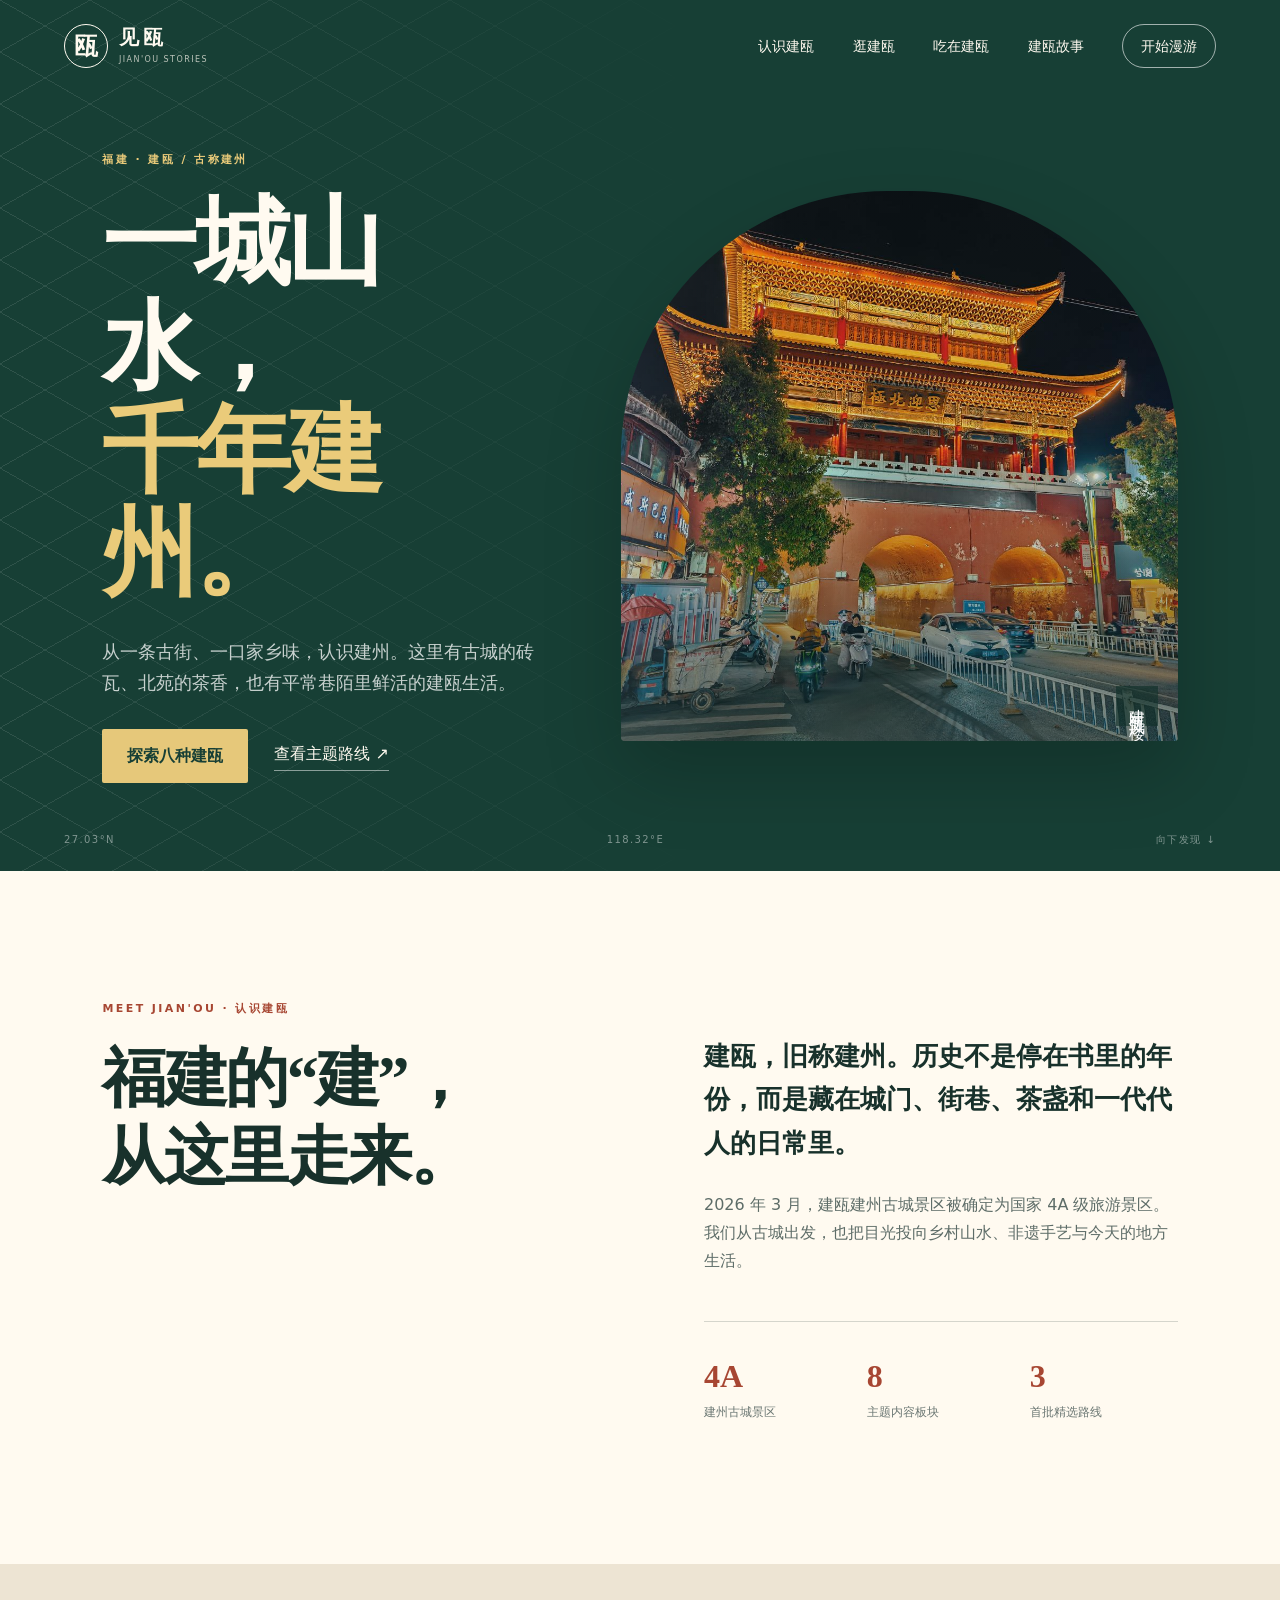
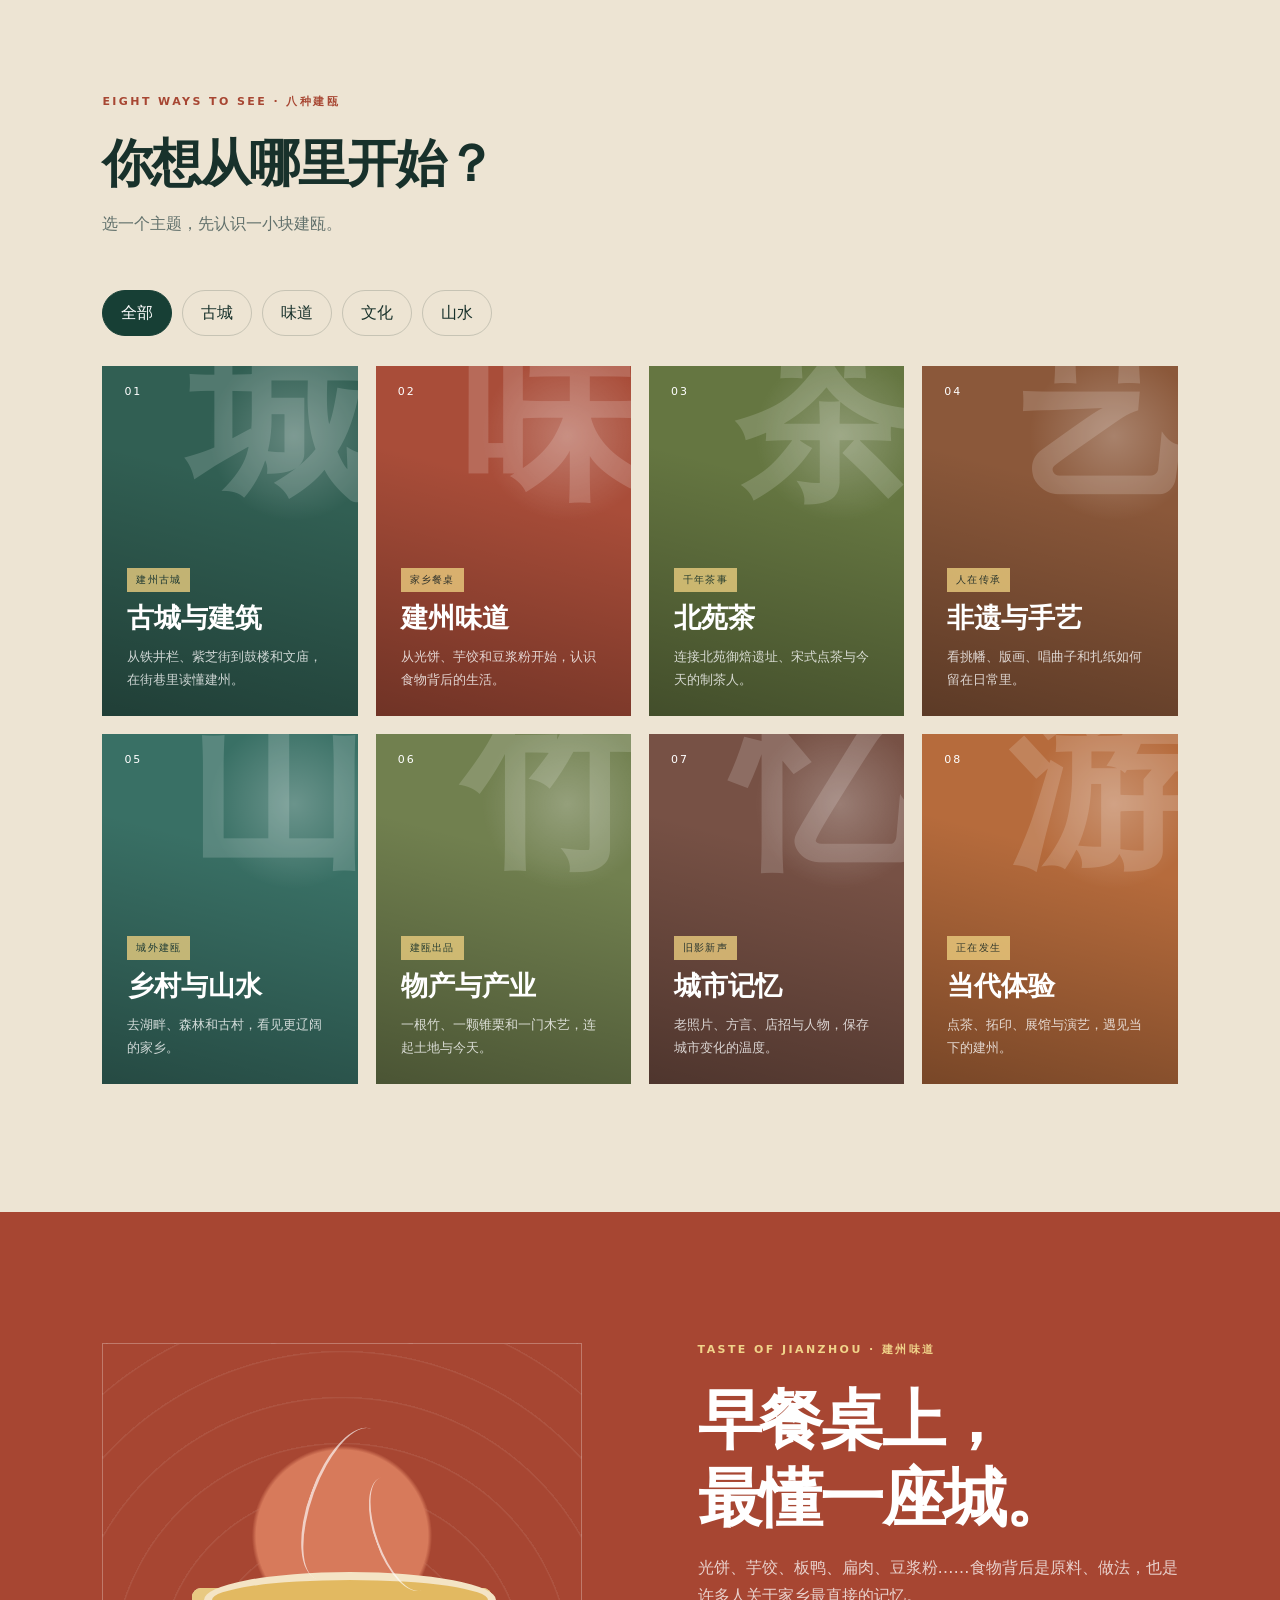
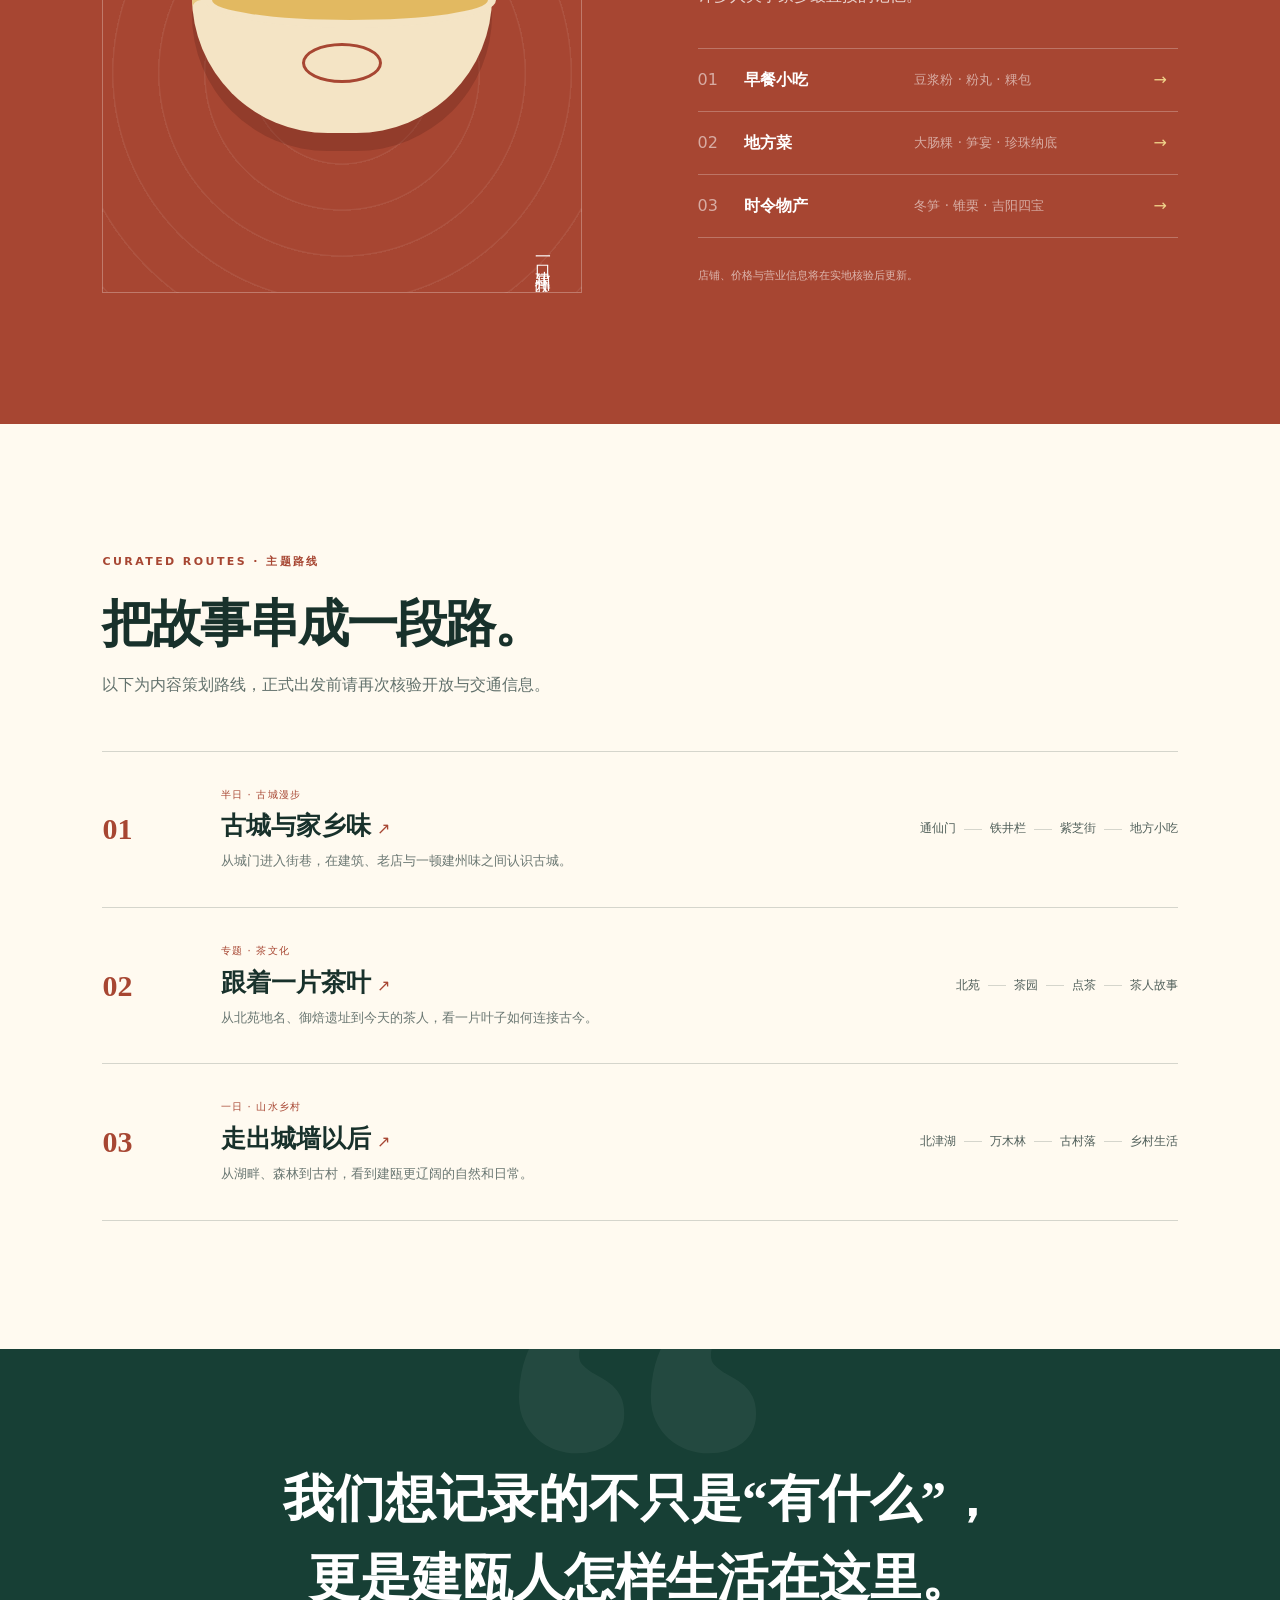
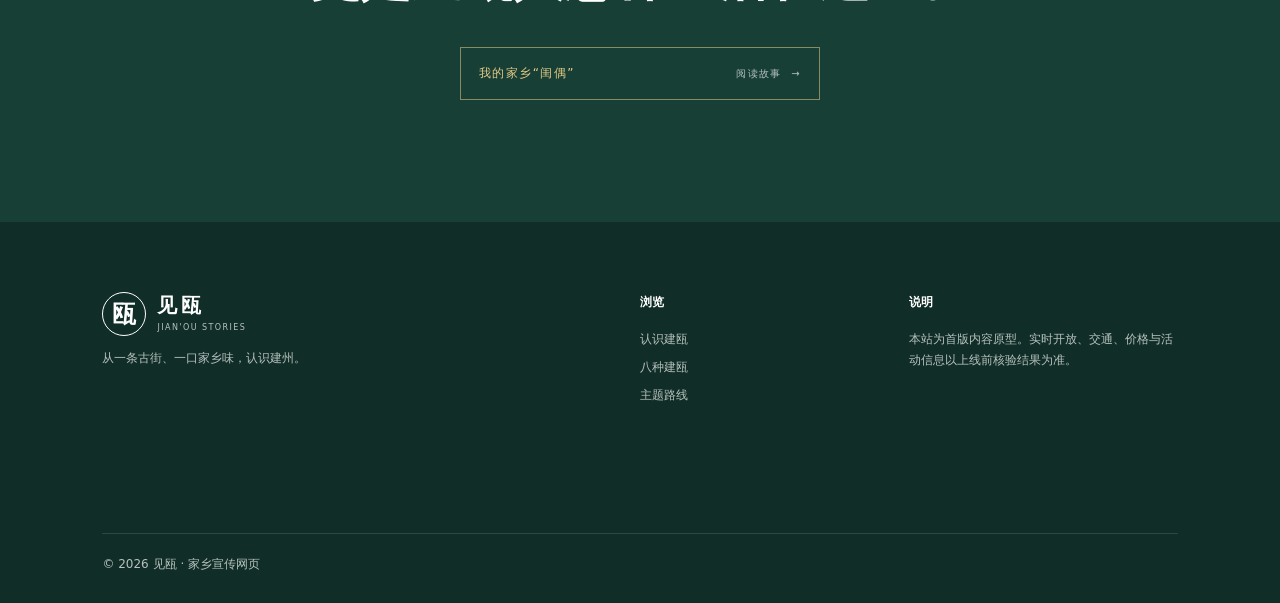
==== commit ecd31ed5: "新增家乡故事页并精简首页模块" ====
--- a/index.html
+++ b/index.html
@@ -131,19 +131,7 @@
     <section class="quote-section" id="stories">
       <div class="quote-mark" aria-hidden="true">“</div>
       <blockquote class="reveal">我们想记录的不只是“有什么”，<br>更是建瓯人怎样生活在这里。</blockquote>
-      <p class="quote-links"><a href="detail.html?topic=past-present">同一个地方的过去与现在</a><span>·</span><a href="detail.html?topic=old-shop">一家老店的一天</a><span>·</span><a href="detail.html?topic=returning-youth">返乡青年的选择</a></p>
-    </section>
-
-    <section class="practical section">
-      <div class="section-heading compact reveal">
-        <p class="eyebrow">BEFORE YOU GO · 出发以前</p>
-        <h2>把不确定的信息，留到出发前确认。</h2>
-      </div>
-      <div class="notice-grid reveal">
-        <div><span>01</span><h3>开放信息</h3><p>景点、展馆和保护地开放范围可能调整，请以当天官方信息为准。</p></div>
-        <div><span>02</span><h3>活动日期</h3><p>节庆、演艺与集章活动分为“当期活动”和“往期回顾”，请勿混淆。</p></div>
-        <div><span>03</span><h3>素材与故事</h3><p>史实、传说、个人体验分别标注；照片和采访获得授权后再发布。</p></div>
-      </div>
+      <p class="quote-links"><a class="story-entry" href="story.html"><span>我的家乡“闺偶”</span><b>阅读故事&nbsp; →</b></a></p>
     </section>
   </main>
 
--- a/css/style.css
+++ b/css/style.css
@@ -124,14 +124,10 @@
 .quote-section blockquote { position: relative; margin: 0; font: 700 clamp(27px, 4vw, 52px)/1.55 var(--serif); }
 .quote-section p { position: relative; color: #e3ca87; font-size: 12px; letter-spacing: .12em; }
 .quote-links { display: flex; flex-wrap: wrap; justify-content: center; gap: 8px; }
-.quote-links a { padding-bottom: 3px; border-bottom: 1px solid transparent; }
-.quote-links a:hover { color: white; border-color: #e3ca87; }
-.practical { background: #ece2cf; }
-.notice-grid { display: grid; grid-template-columns: repeat(3, 1fr); border-top: 1px solid var(--line); border-left: 1px solid var(--line); }
-.notice-grid > div { padding: 32px; border-right: 1px solid var(--line); border-bottom: 1px solid var(--line); }
-.notice-grid span { color: var(--red); font-size: 11px; }
-.notice-grid h3 { font-family: var(--serif); }
-.notice-grid p { color: #68746f; font-size: 13px; }
+.quote-links .story-entry { min-width: min(100%, 360px); margin-top: 18px; padding: 15px 18px; display: inline-flex; align-items: center; justify-content: space-between; gap: 24px; border: 1px solid rgba(227,202,135,.55); color: #e3ca87; text-align: left; transition: color .2s, background .2s, transform .2s; }
+.quote-links .story-entry b { color: rgba(255,255,255,.68); font-size: 10px; font-weight: 500; white-space: nowrap; }
+.quote-links .story-entry:hover { color: var(--green); background: #e3ca87; transform: translateY(-2px); }
+.quote-links .story-entry:hover b { color: var(--green); }
 
 .site-footer { padding: 70px clamp(24px, 8vw, 128px) 28px; display: grid; grid-template-columns: 2fr .8fr 1.2fr; gap: 7vw; color: rgba(255,255,255,.7); background: #102e27; font-size: 12px; }
 .footer-brand { color: white; }
@@ -180,7 +176,6 @@
   .taste-list b { grid-column: 3; grid-row: 1 / 3; }
   .route-card { grid-template-columns: 42px 1fr; gap: 10px; }
   .route-stops { grid-column: 1 / -1; padding-left: 52px; }
-  .notice-grid { grid-template-columns: 1fr; }
   .site-footer { grid-template-columns: 1fr; gap: 28px; }
   .copyright { grid-column: 1; }
 }
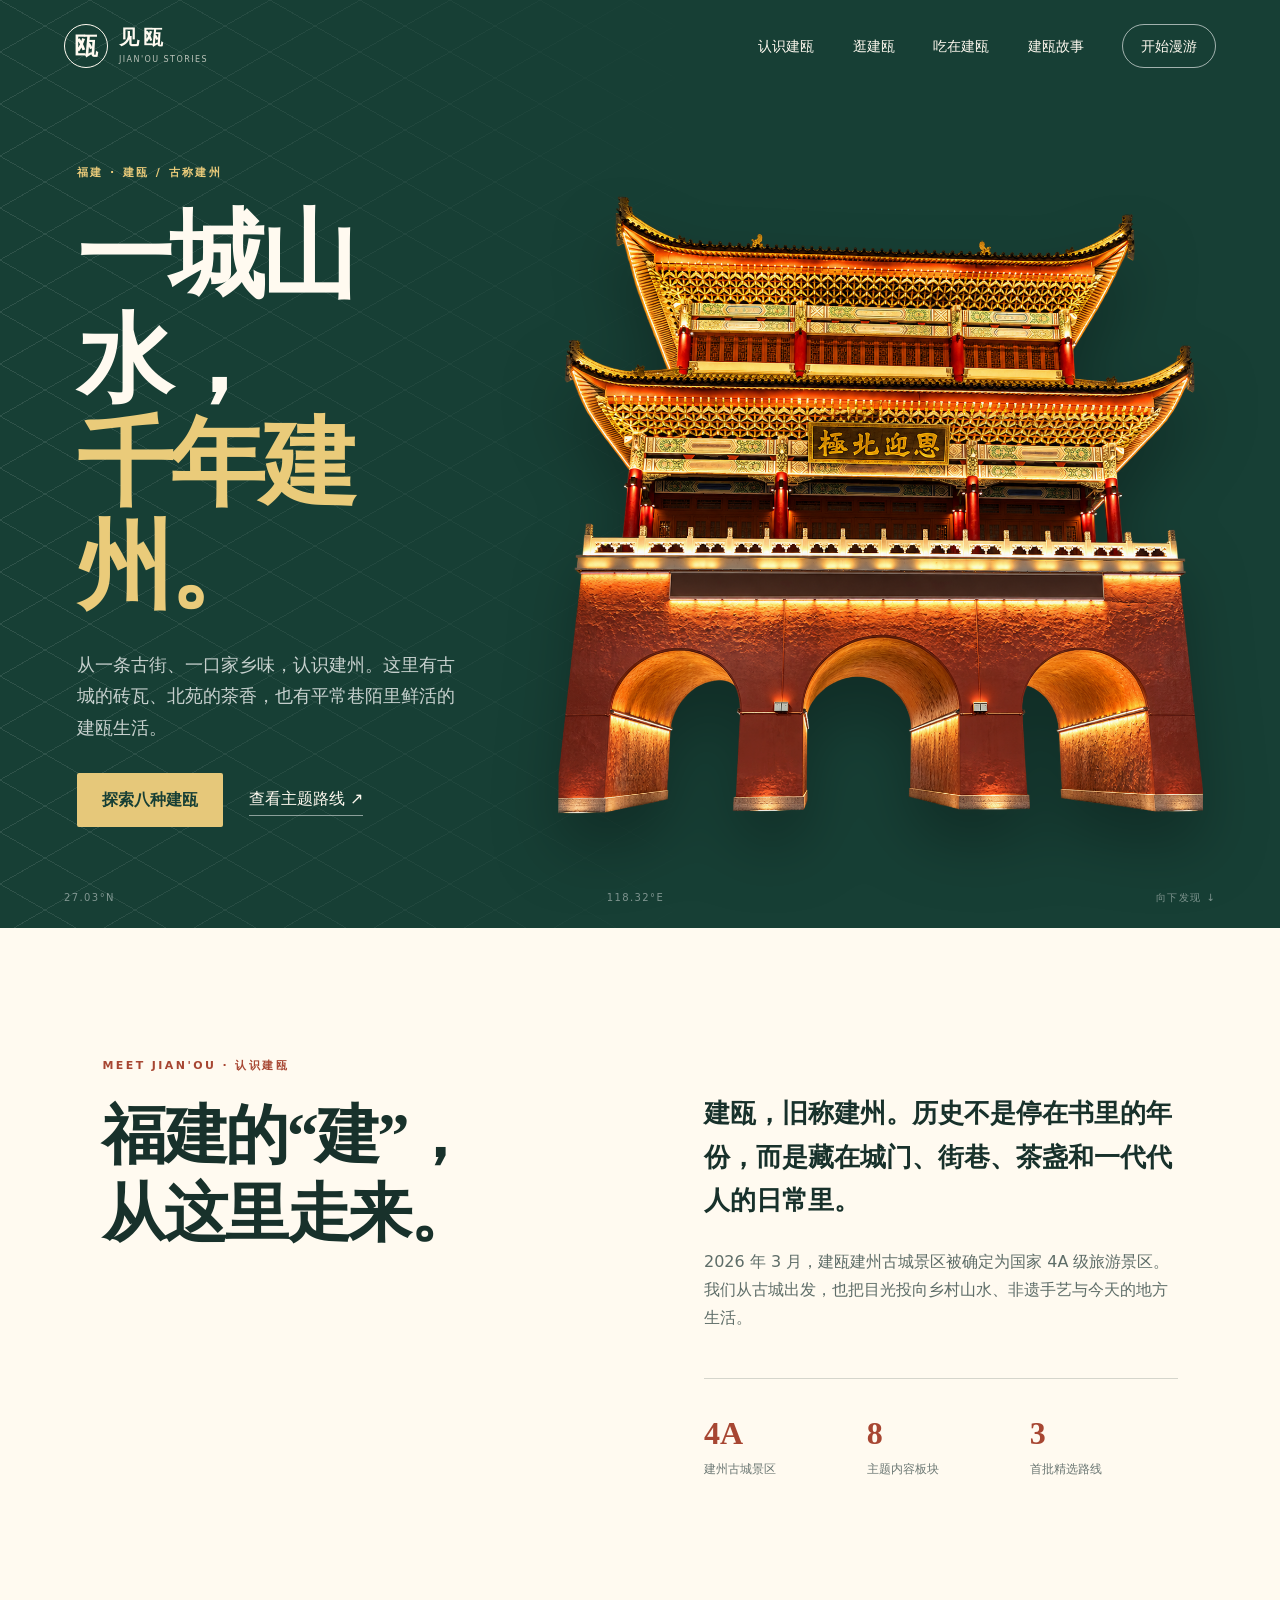
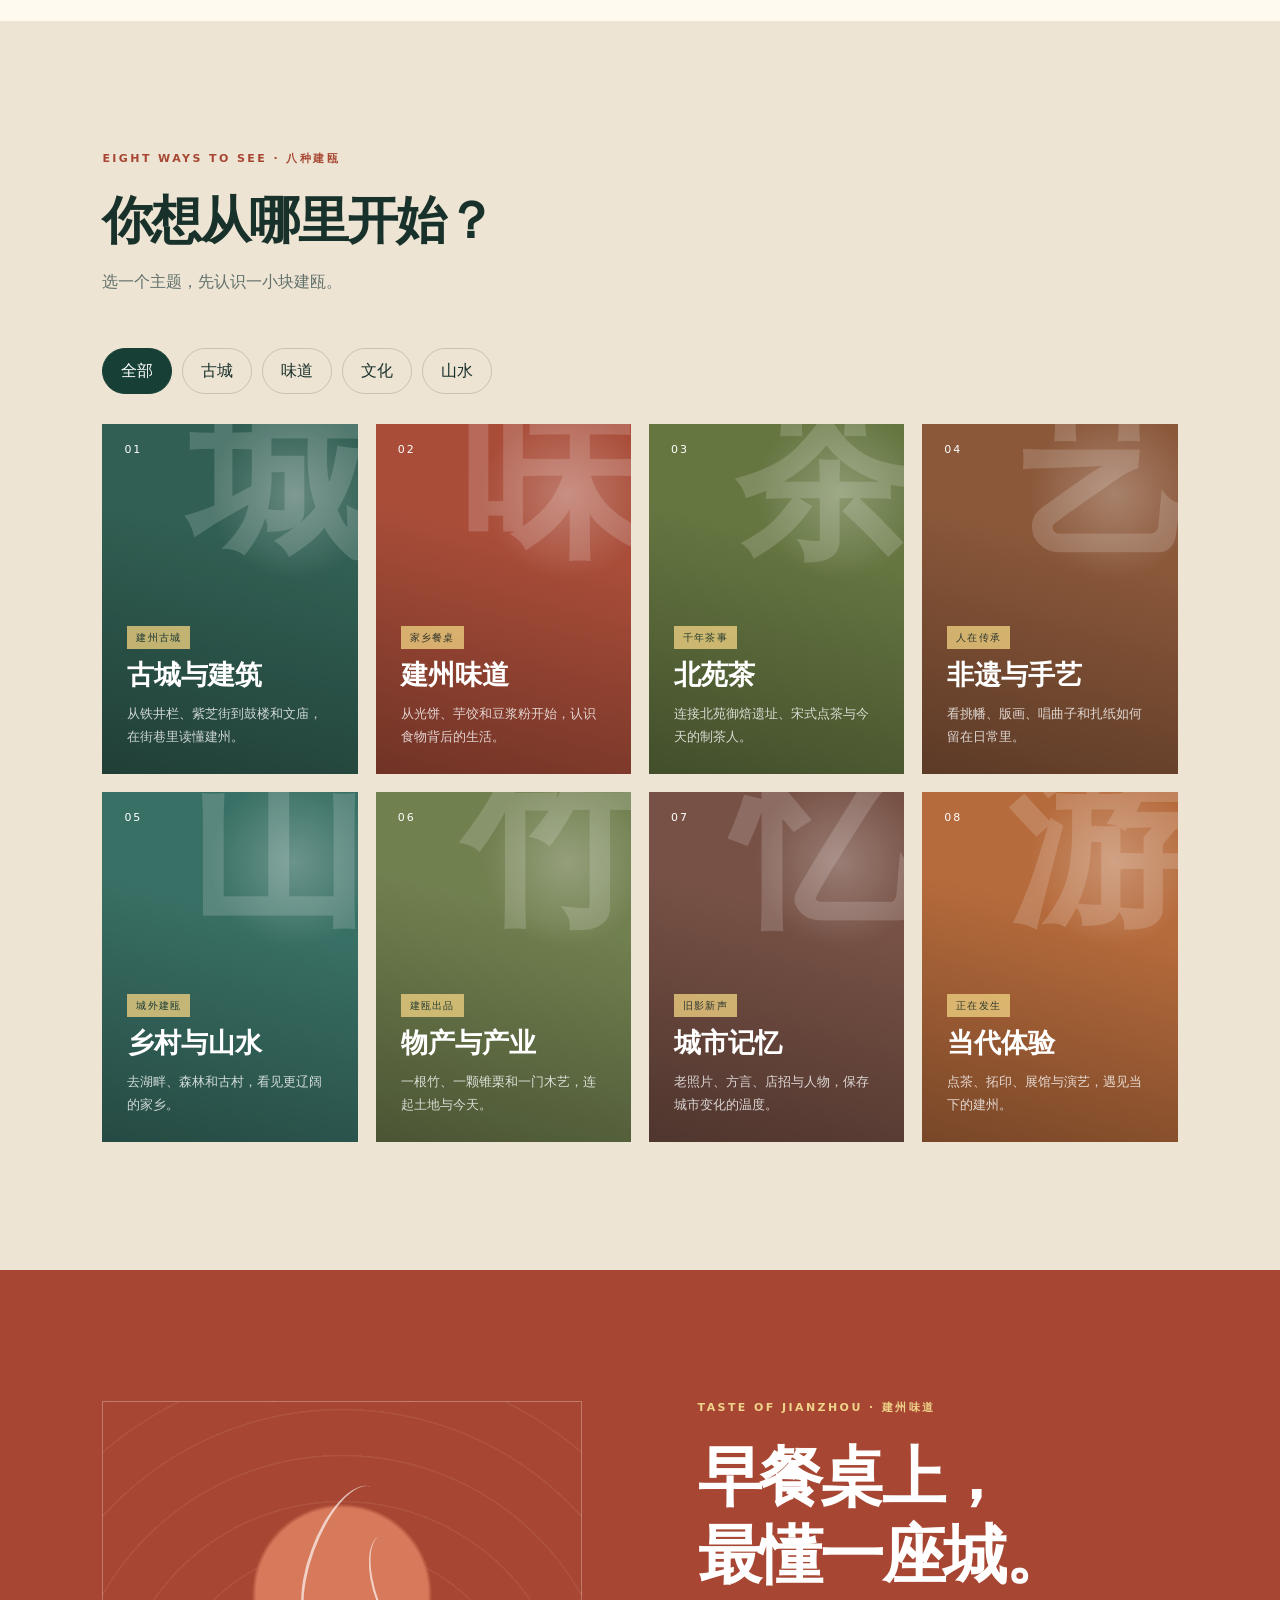
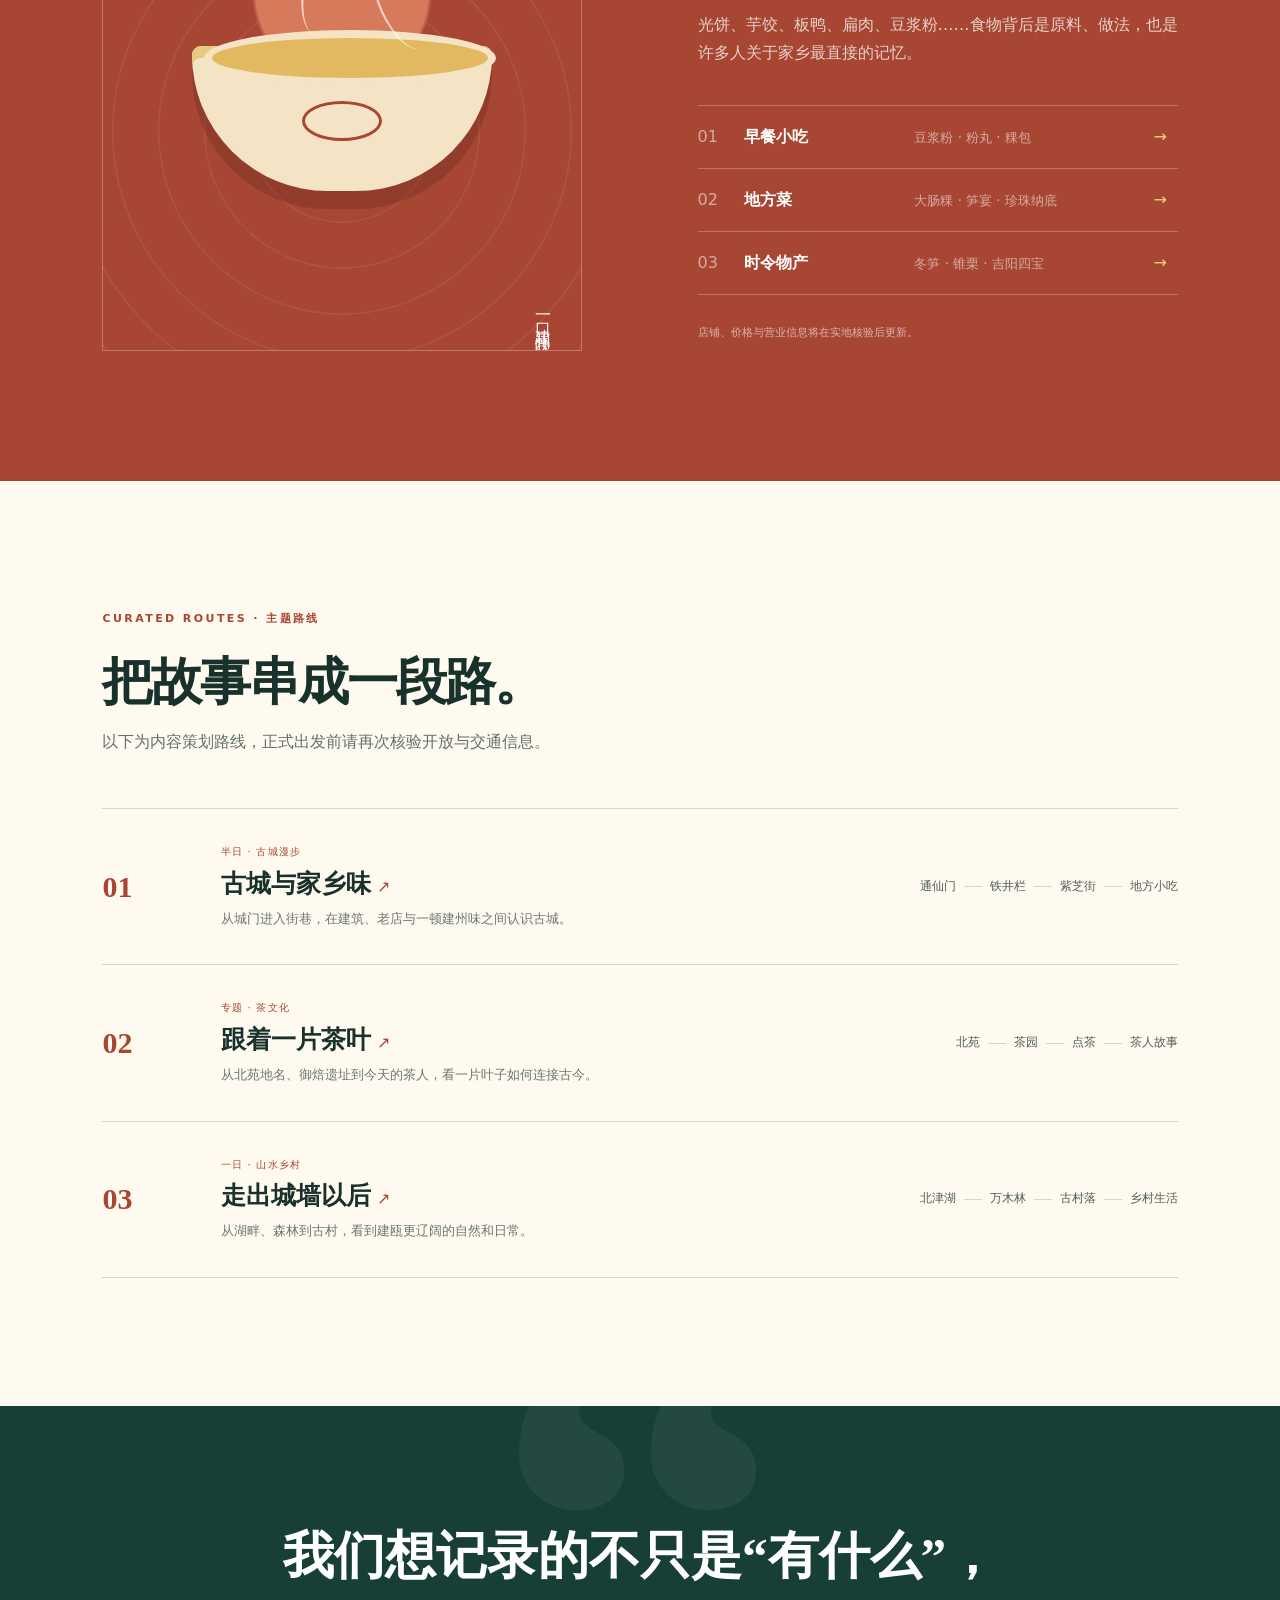
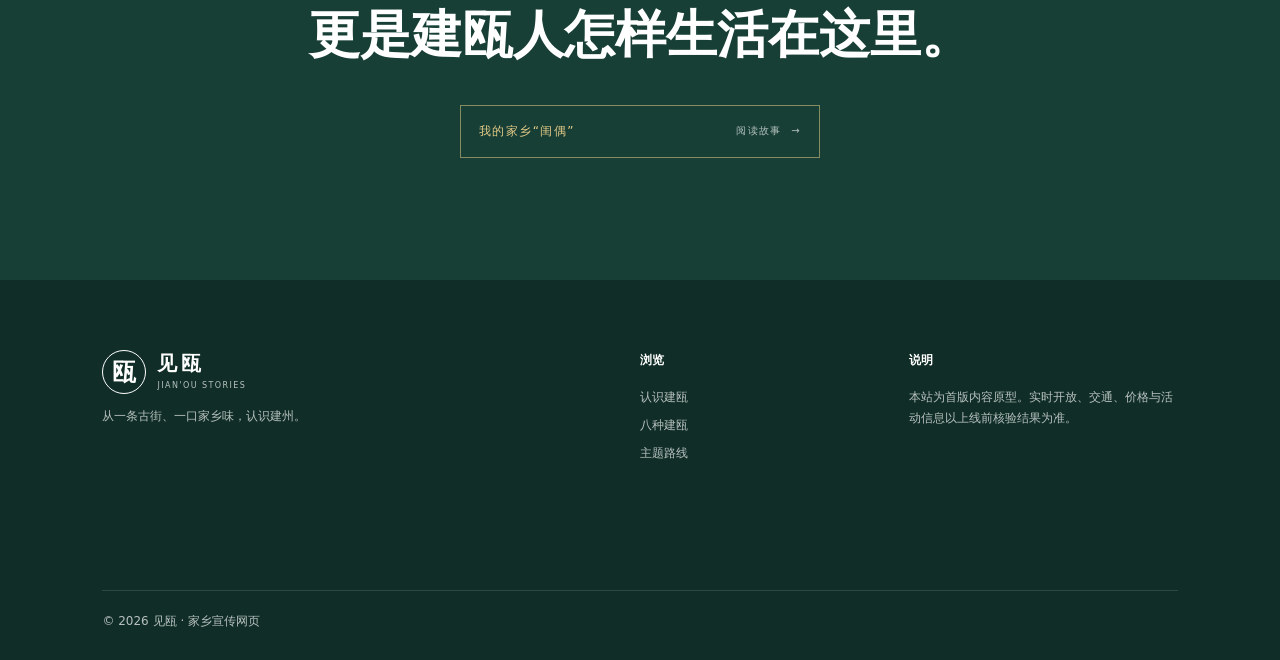
==== commit 67f7c1b8: "更新首页五凤楼背景并精简详情页" ====
--- a/index.html
+++ b/index.html
@@ -42,13 +42,7 @@
           <a class="text-link" href="#routes">查看主题路线 <span aria-hidden="true">↗</span></a>
         </div>
       </div>
-      <div class="hero-art reveal" role="img" aria-label="夜色中的建瓯五凤楼（鼓楼）">
-        <div class="sun"></div>
-        <div class="mountain mountain-back"></div>
-        <div class="mountain mountain-front"></div>
-        <div class="gate"><i></i><i></i><i></i></div>
-        <p>建瓯五凤楼</p>
-      </div>
+      <div class="hero-art reveal" role="img" aria-label="建瓯五凤楼（鼓楼）建筑剪影"></div>
       <div class="hero-note"><span>27.03°N</span><span>118.32°E</span><span>向下发现 ↓</span></div>
     </section>
 
--- a/css/style.css
+++ b/css/style.css
@@ -33,7 +33,7 @@
 .menu-button { display: none; width: 44px; height: 44px; padding: 11px; border: 0; background: transparent; }
 .menu-button span:not(.sr-only) { display: block; height: 1px; margin: 6px 0; background: white; }
 
-.hero { position: relative; min-height: min(860px, 100vh); padding: 150px clamp(24px, 8vw, 128px) 88px; overflow: hidden; display: grid; grid-template-columns: minmax(0, .9fr) minmax(360px, 1.1fr); align-items: center; gap: 5vw; color: var(--paper-light); background: var(--green); }
+.hero { position: relative; min-height: min(900px, 100vh); padding: 150px clamp(24px, 6vw, 96px) 88px; overflow: hidden; display: grid; grid-template-columns: minmax(320px, .68fr) minmax(0, 1.32fr); align-items: center; gap: 1vw; color: var(--paper-light); background: var(--green); }
 .hero-pattern { position: absolute; inset: 0; opacity: .1; background-image: linear-gradient(30deg, transparent 49.5%, #fff 49.5%, #fff 50.5%, transparent 50.5%), linear-gradient(150deg, transparent 49.5%, #fff 49.5%, #fff 50.5%, transparent 50.5%); background-size: 90px 52px; mask-image: linear-gradient(90deg, #000, transparent 55%); }
 .hero-content { position: relative; z-index: 2; max-width: 620px; }
 .eyebrow { margin: 0 0 22px; color: var(--red); font-size: 11px; font-weight: 700; letter-spacing: .22em; text-transform: uppercase; }
@@ -45,17 +45,8 @@
 .button { display: inline-flex; padding: 13px 25px; border-radius: 2px; font-weight: 600; }
 .button-primary { color: var(--green); background: #e6c87a; }
 .text-link { padding-bottom: 2px; border-bottom: 1px solid rgba(255,255,255,.5); }
-.hero-art { position: relative; z-index: 1; height: min(550px, 60vw); min-height: 430px; border-radius: 48% 48% 4px 4px; overflow: hidden; background: linear-gradient(180deg, rgba(11,37,31,.03), rgba(11,37,31,.2)), url("../assets/images/hero-jianou.jpg") center 44% / cover no-repeat; box-shadow: 0 32px 80px rgba(0,0,0,.2); }
-.hero-art::after { content: ""; position: absolute; inset: 0; background: linear-gradient(90deg, rgba(255,255,255,.08), transparent 30%), linear-gradient(0deg, rgba(10,40,34,.45), transparent 45%); }
-.hero-art .sun, .hero-art .mountain, .hero-art .gate { display: none; }
-.sun { position: absolute; top: 12%; right: 14%; width: 120px; height: 120px; border-radius: 50%; background: #f3df9f; }
-.mountain { position: absolute; left: -12%; width: 125%; height: 45%; clip-path: polygon(0 70%, 12% 47%, 23% 62%, 37% 25%, 50% 57%, 67% 18%, 78% 50%, 91% 31%, 100% 54%, 100% 100%, 0 100%); }
-.mountain-back { bottom: 30%; background: #8b493a; opacity: .8; }
-.mountain-front { bottom: 12%; background: #1d5c4e; clip-path: polygon(0 50%, 16% 32%, 30% 63%, 46% 15%, 59% 57%, 75% 30%, 89% 60%, 100% 39%, 100% 100%, 0 100%); }
-.gate { position: absolute; z-index: 2; right: 18%; bottom: 9%; width: 42%; height: 39%; background: #102f29; clip-path: polygon(10% 17%, 35% 17%, 43% 0, 57% 0, 65% 17%, 90% 17%, 100% 32%, 89% 32%, 89% 100%, 11% 100%, 11% 32%, 0 32%); }
-.gate i { position: absolute; bottom: 0; width: 18%; height: 47%; background: #d09b55; border-radius: 20px 20px 0 0; }
-.gate i:nth-child(1) { left: 16%; }.gate i:nth-child(2) { left: 41%; }.gate i:nth-child(3) { right: 16%; }
-.hero-art > p { position: absolute; z-index: 3; right: 20px; bottom: 15px; margin: 0; padding: 10px 7px; color: #fff; background: rgba(16,47,41,.62); writing-mode: vertical-rl; font-family: var(--serif); letter-spacing: .25em; }
+/* 五凤楼剪影占据右侧约三分之二的视觉区，与左侧文字保持独立列，避免互相遮挡。 */
+.hero-art { position: relative; z-index: 1; width: 100%; height: min(690px, 72vw); min-height: 540px; align-self: end; background: url("../assets/images/hero-wufeng-cutout.png") right bottom / contain no-repeat; filter: drop-shadow(0 34px 32px rgba(0,0,0,.28)); }
 .hero-note { position: absolute; right: clamp(24px, 5vw, 72px); bottom: 22px; left: clamp(24px, 5vw, 72px); display: flex; justify-content: space-between; color: rgba(255,255,255,.45); font-size: 10px; letter-spacing: .14em; }
 
 .section { padding: clamp(80px, 10vw, 145px) clamp(24px, 8vw, 128px); }
@@ -141,7 +132,7 @@
 @media (max-width: 980px) {
   .hero { grid-template-columns: 1fr; padding-top: 130px; }
   .hero-content { max-width: 680px; }
-  .hero-art { width: min(100%, 620px); height: 520px; justify-self: end; }
+  .hero-art { width: min(100%, 760px); height: min(720px, 92vw); min-height: 520px; justify-self: center; background-position: center bottom; }
   .story-grid { grid-template-columns: repeat(2, 1fr); }
   .intro, .feature { grid-template-columns: 1fr; }
   .feature-visual { min-height: 450px; }
@@ -160,7 +151,7 @@
   .hero { min-height: auto; padding: 120px 20px 75px; }
   .hero h1 { font-size: clamp(52px, 17vw, 76px); }
   .hero-actions { align-items: flex-start; flex-direction: column; gap: 15px; }
-  .hero-art { min-height: 370px; height: 105vw; }
+  .hero-art { width: 100%; min-height: 330px; height: 102vw; }
   .hero-note { display: none; }
   .section { padding: 75px 20px; }
   .intro { gap: 25px; }
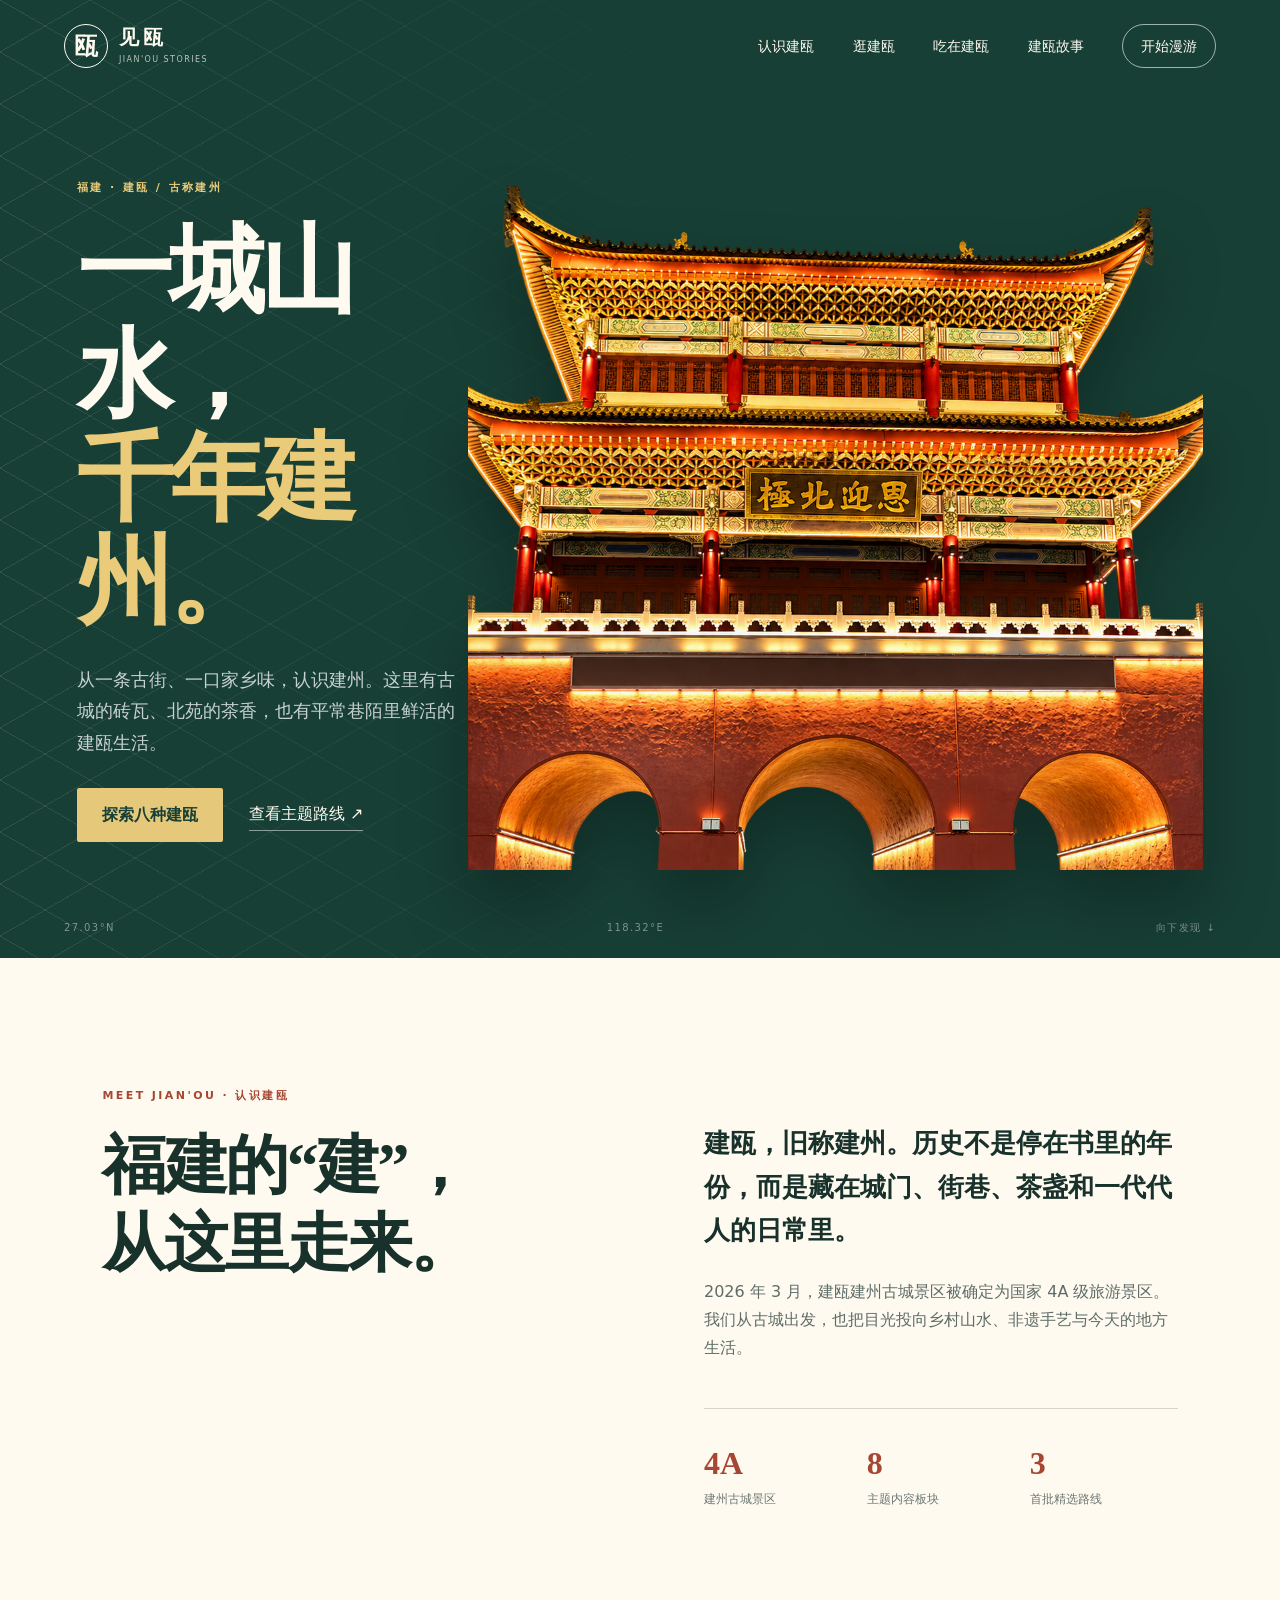
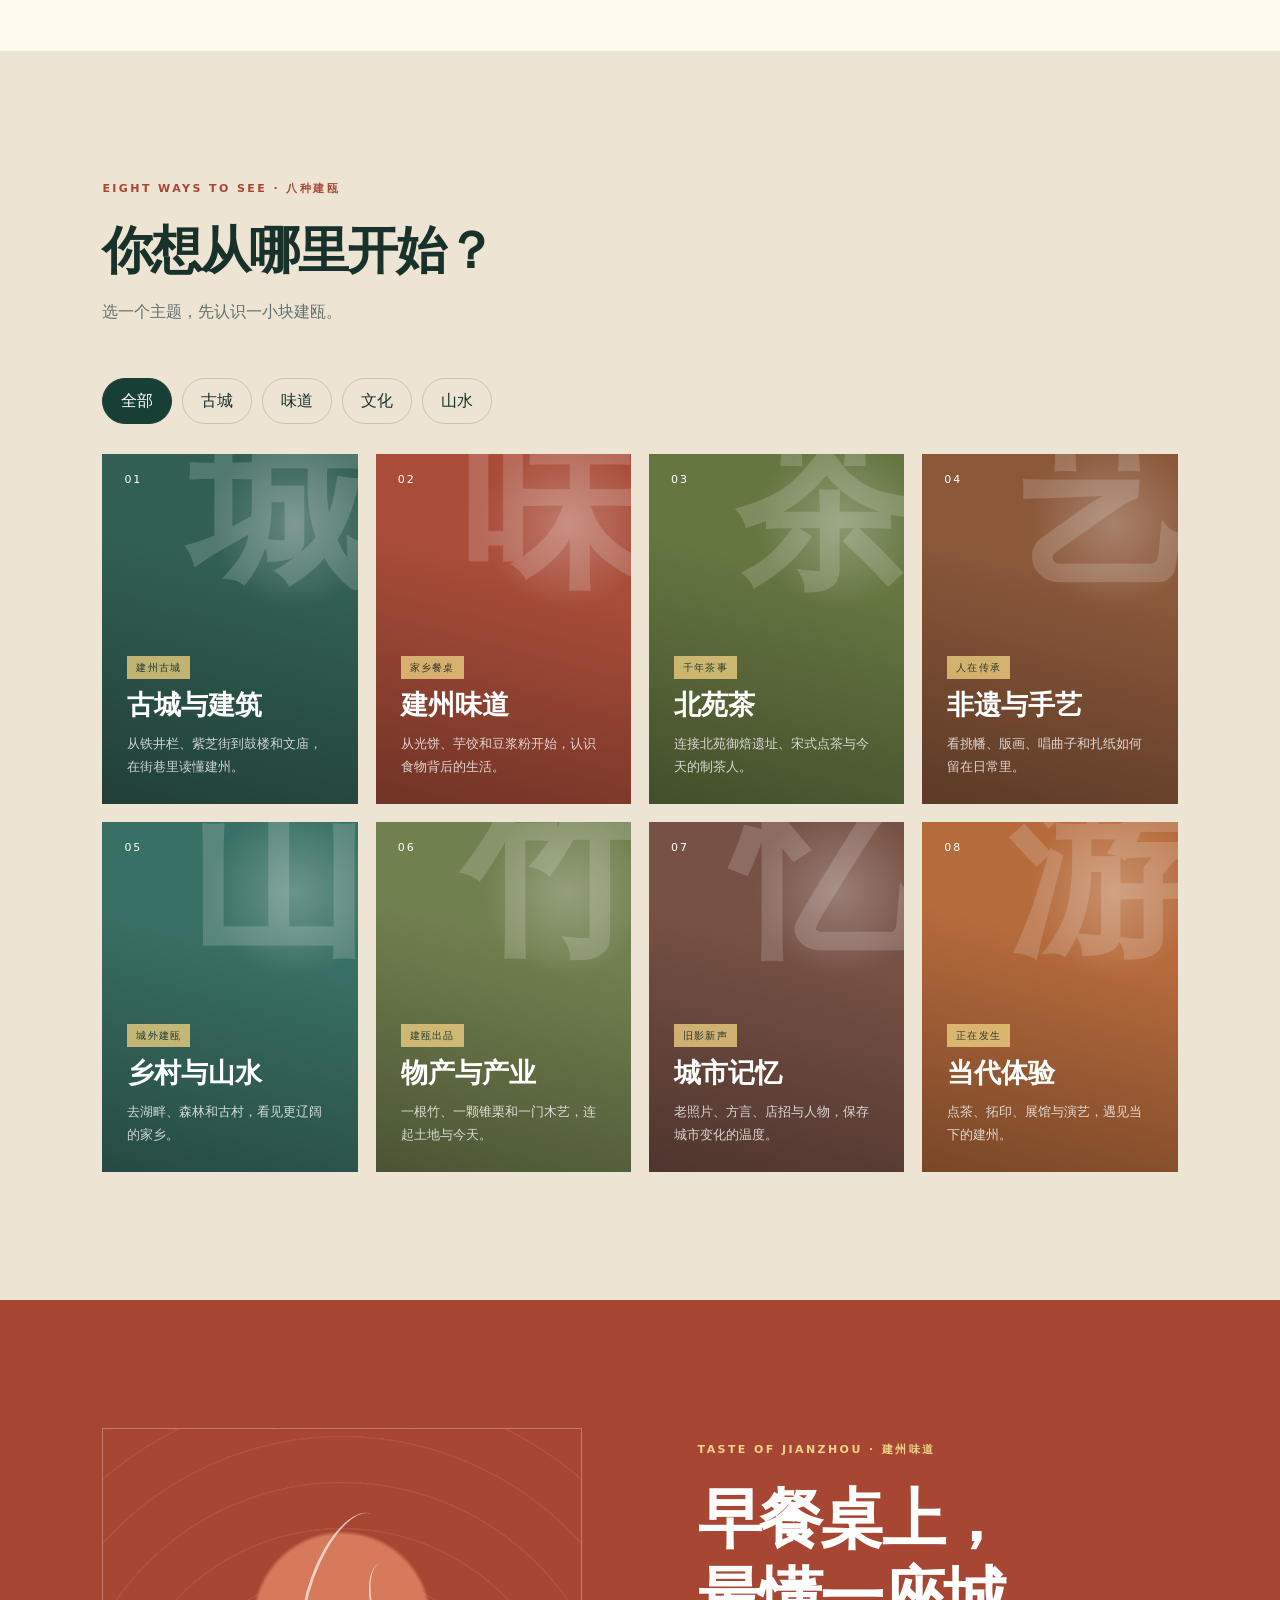
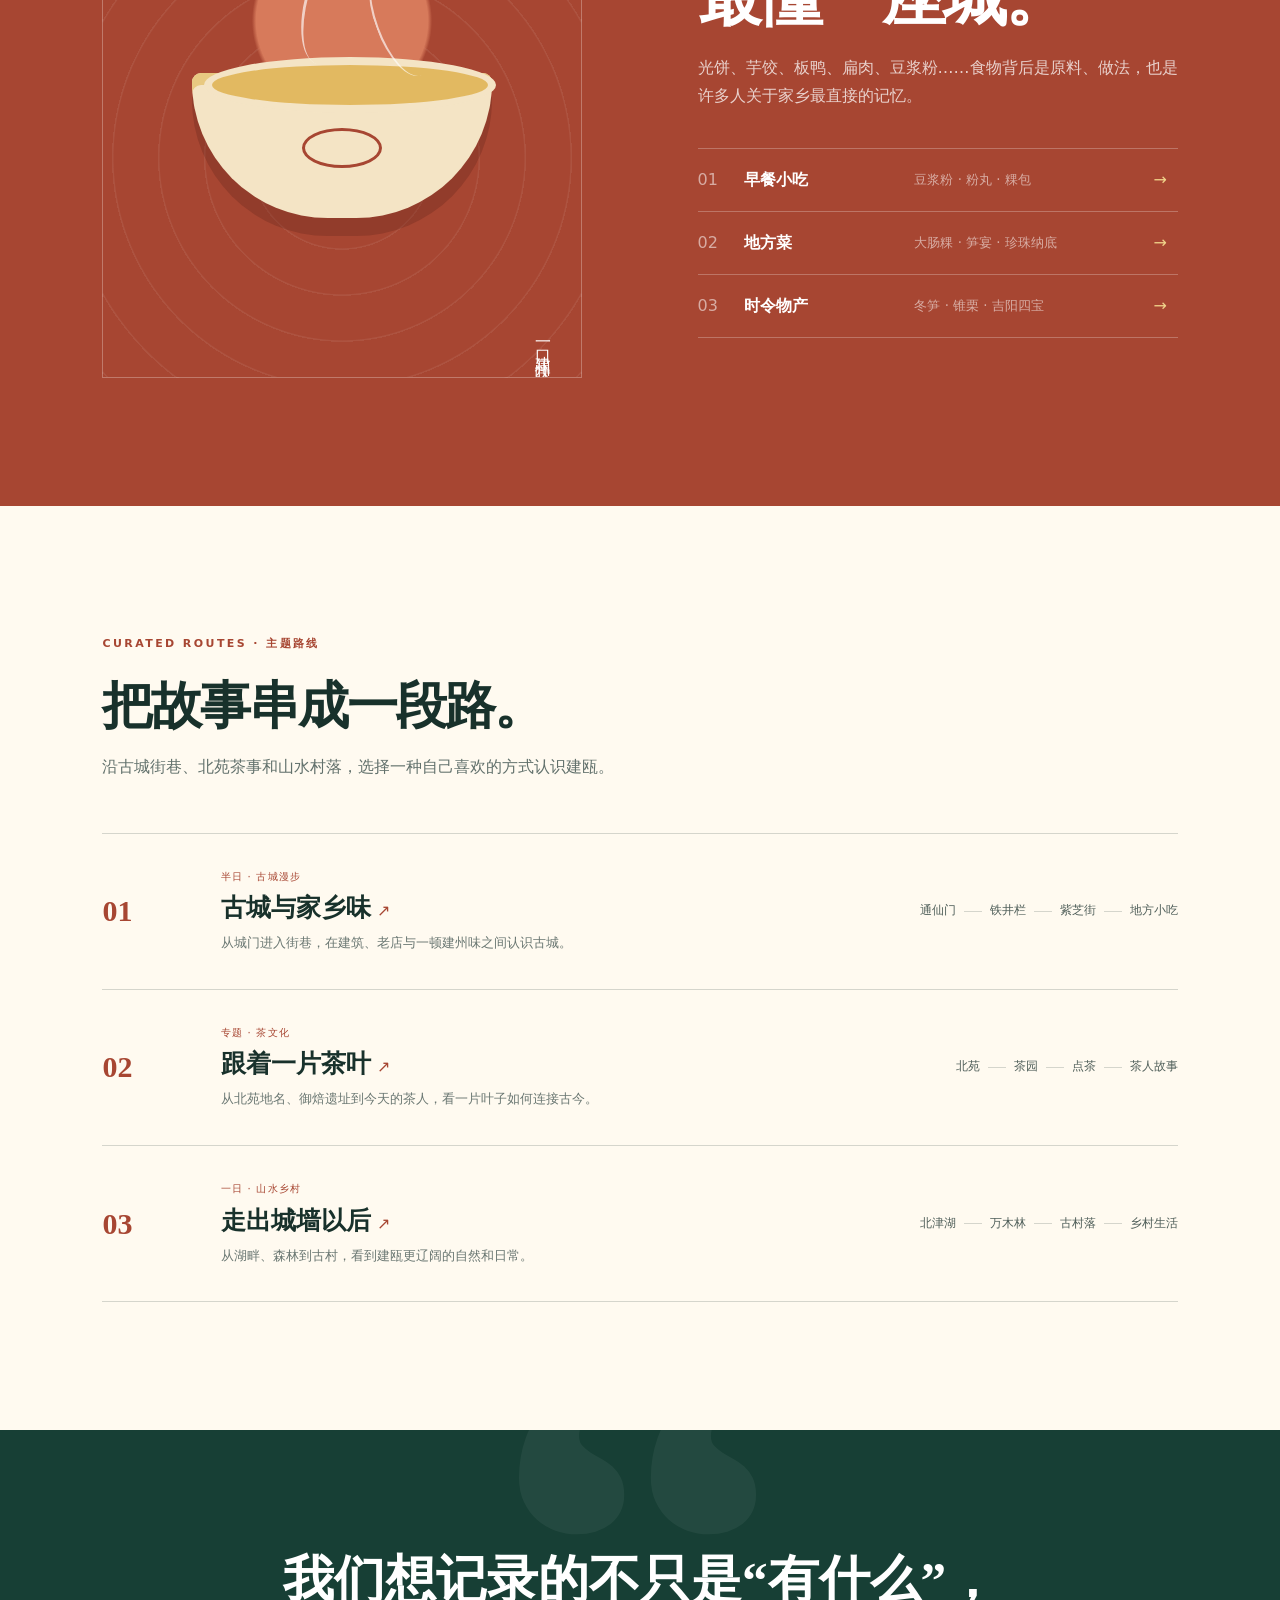
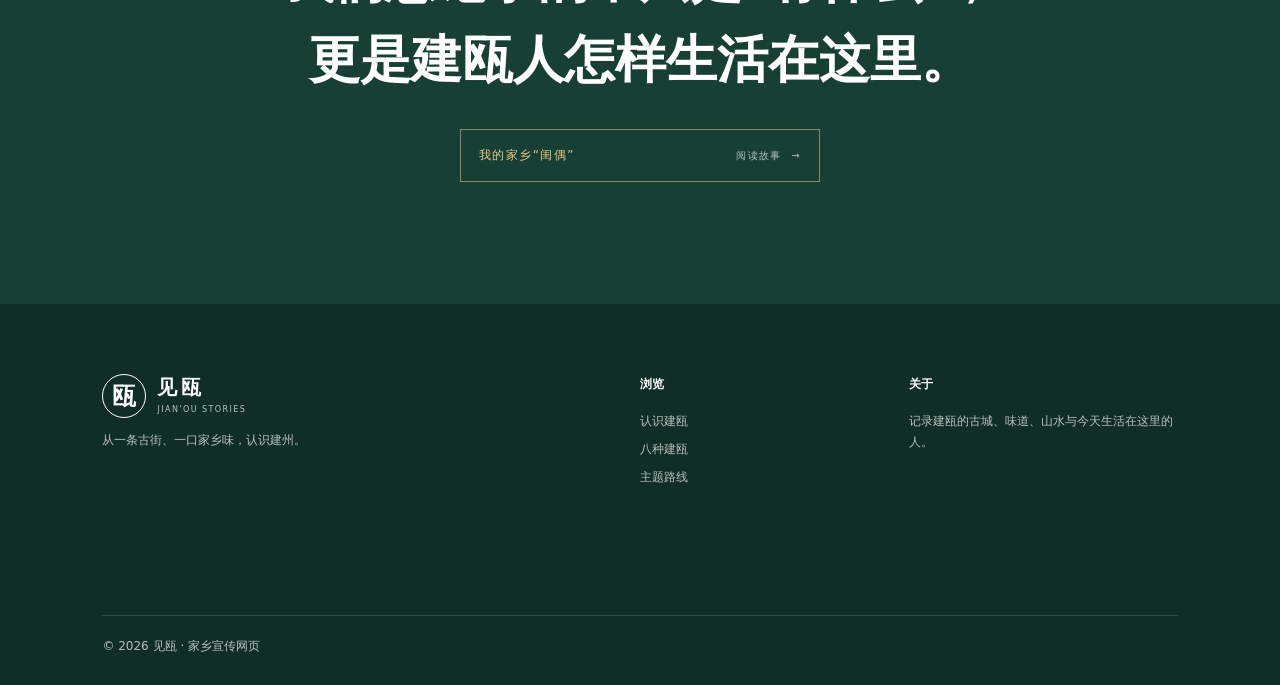
==== commit 5b228df6: "优化详情文案" ====
--- a/index.html
+++ b/index.html
@@ -93,7 +93,6 @@
           <li><a href="detail.html?topic=local-dishes"><span>02</span><strong>地方菜</strong><small>大肠粿 · 笋宴 · 珍珠纳底</small><b aria-hidden="true">→</b></a></li>
           <li><a href="detail.html?topic=seasonal-produce"><span>03</span><strong>时令物产</strong><small>冬笋 · 锥栗 · 吉阳四宝</small><b aria-hidden="true">→</b></a></li>
         </ul>
-        <p class="status-note">店铺、价格与营业信息将在实地核验后更新。</p>
       </div>
     </section>
 
@@ -101,7 +100,7 @@
       <div class="section-heading compact reveal">
         <p class="eyebrow">CURATED ROUTES · 主题路线</p>
         <h2>把故事串成一段路。</h2>
-        <p>以下为内容策划路线，正式出发前请再次核验开放与交通信息。</p>
+        <p>沿古城街巷、北苑茶事和山水村落，选择一种自己喜欢的方式认识建瓯。</p>
       </div>
       <div class="route-list">
         <article class="route-card reveal">
@@ -132,7 +131,7 @@
   <footer class="site-footer">
     <div><a class="brand footer-brand" href="#top"><span class="brand-mark">瓯</span><span><strong>见瓯</strong><small>JIAN'OU STORIES</small></span></a><p>从一条古街、一口家乡味，认识建州。</p></div>
     <div><strong>浏览</strong><a href="#know">认识建瓯</a><a href="#explore">八种建瓯</a><a href="#routes">主题路线</a></div>
-    <div><strong>说明</strong><p>本站为首版内容原型。实时开放、交通、价格与活动信息以上线前核验结果为准。</p></div>
+    <div><strong>关于</strong><p>记录建瓯的古城、味道、山水与今天生活在这里的人。</p></div>
     <p class="copyright">© <span id="year"></span> 见瓯 · 家乡宣传网页</p>
   </footer>
 </body>
--- a/css/style.css
+++ b/css/style.css
@@ -45,8 +45,8 @@
 .button { display: inline-flex; padding: 13px 25px; border-radius: 2px; font-weight: 600; }
 .button-primary { color: var(--green); background: #e6c87a; }
 .text-link { padding-bottom: 2px; border-bottom: 1px solid rgba(255,255,255,.5); }
-/* 五凤楼剪影占据右侧约三分之二的视觉区，与左侧文字保持独立列，避免互相遮挡。 */
-.hero-art { position: relative; z-index: 1; width: 100%; height: min(690px, 72vw); min-height: 540px; align-self: end; background: url("../assets/images/hero-wufeng-cutout.png") right bottom / contain no-repeat; filter: drop-shadow(0 34px 32px rgba(0,0,0,.28)); }
+/* 桌面端聚焦五凤楼上部建筑并放大至右侧视觉区；文字与建筑仍处于独立网格列。 */
+.hero-art { position: relative; z-index: 1; width: 100%; height: min(720px, 74vw); min-height: 570px; align-self: end; background: url("../assets/images/hero-wufeng-cutout.png") center 16% / 110% auto no-repeat; filter: drop-shadow(0 34px 32px rgba(0,0,0,.28)); }
 .hero-note { position: absolute; right: clamp(24px, 5vw, 72px); bottom: 22px; left: clamp(24px, 5vw, 72px); display: flex; justify-content: space-between; color: rgba(255,255,255,.45); font-size: 10px; letter-spacing: .14em; }
 
 .section { padding: clamp(80px, 10vw, 145px) clamp(24px, 8vw, 128px); }
@@ -87,14 +87,13 @@
 .bowl i { position: absolute; top: 55px; left: 110px; width: 80px; height: 40px; border-radius: 50%; border: 3px solid var(--red); }
 .steam { position: absolute; z-index: 2; top: 80px; width: 70px; height: 160px; border: solid rgba(255,255,255,.65); border-width: 0 0 0 3px; border-radius: 50%; transform: rotate(20deg); }
 .steam-one { left: 43%; }.steam-two { left: 55%; top: 110px; transform: scale(.75) rotate(-20deg); }
-.feature-copy > p:not(.eyebrow):not(.status-note) { max-width: 600px; color: rgba(255,255,255,.75); }
+.feature-copy > p:not(.eyebrow) { max-width: 600px; color: rgba(255,255,255,.75); }
 .taste-list { margin: 38px 0 28px; padding: 0; list-style: none; border-top: 1px solid rgba(255,255,255,.25); }
 .taste-list li { border-bottom: 1px solid rgba(255,255,255,.25); }
 .taste-list a { display: grid; grid-template-columns: 46px 1fr 1.4fr 24px; align-items: center; padding: 17px 0; transition: padding .2s, background .2s; }
 .taste-list a:hover { padding-right: 10px; padding-left: 10px; background: rgba(255,255,255,.08); }
 .taste-list b { color: #f0d38a; font-weight: 400; }
 .taste-list span, .taste-list small { color: rgba(255,255,255,.55); }
-.status-note { font-size: 11px; opacity: .6; }
 
 .routes { background: var(--paper-light); }
 .route-list { border-top: 1px solid var(--line); }
@@ -132,7 +131,7 @@
 @media (max-width: 980px) {
   .hero { grid-template-columns: 1fr; padding-top: 130px; }
   .hero-content { max-width: 680px; }
-  .hero-art { width: min(100%, 760px); height: min(720px, 92vw); min-height: 520px; justify-self: center; background-position: center bottom; }
+  .hero-art { width: min(100%, 760px); height: min(720px, 92vw); min-height: 520px; justify-self: center; background-size: contain; background-position: center bottom; }
   .story-grid { grid-template-columns: repeat(2, 1fr); }
   .intro, .feature { grid-template-columns: 1fr; }
   .feature-visual { min-height: 450px; }
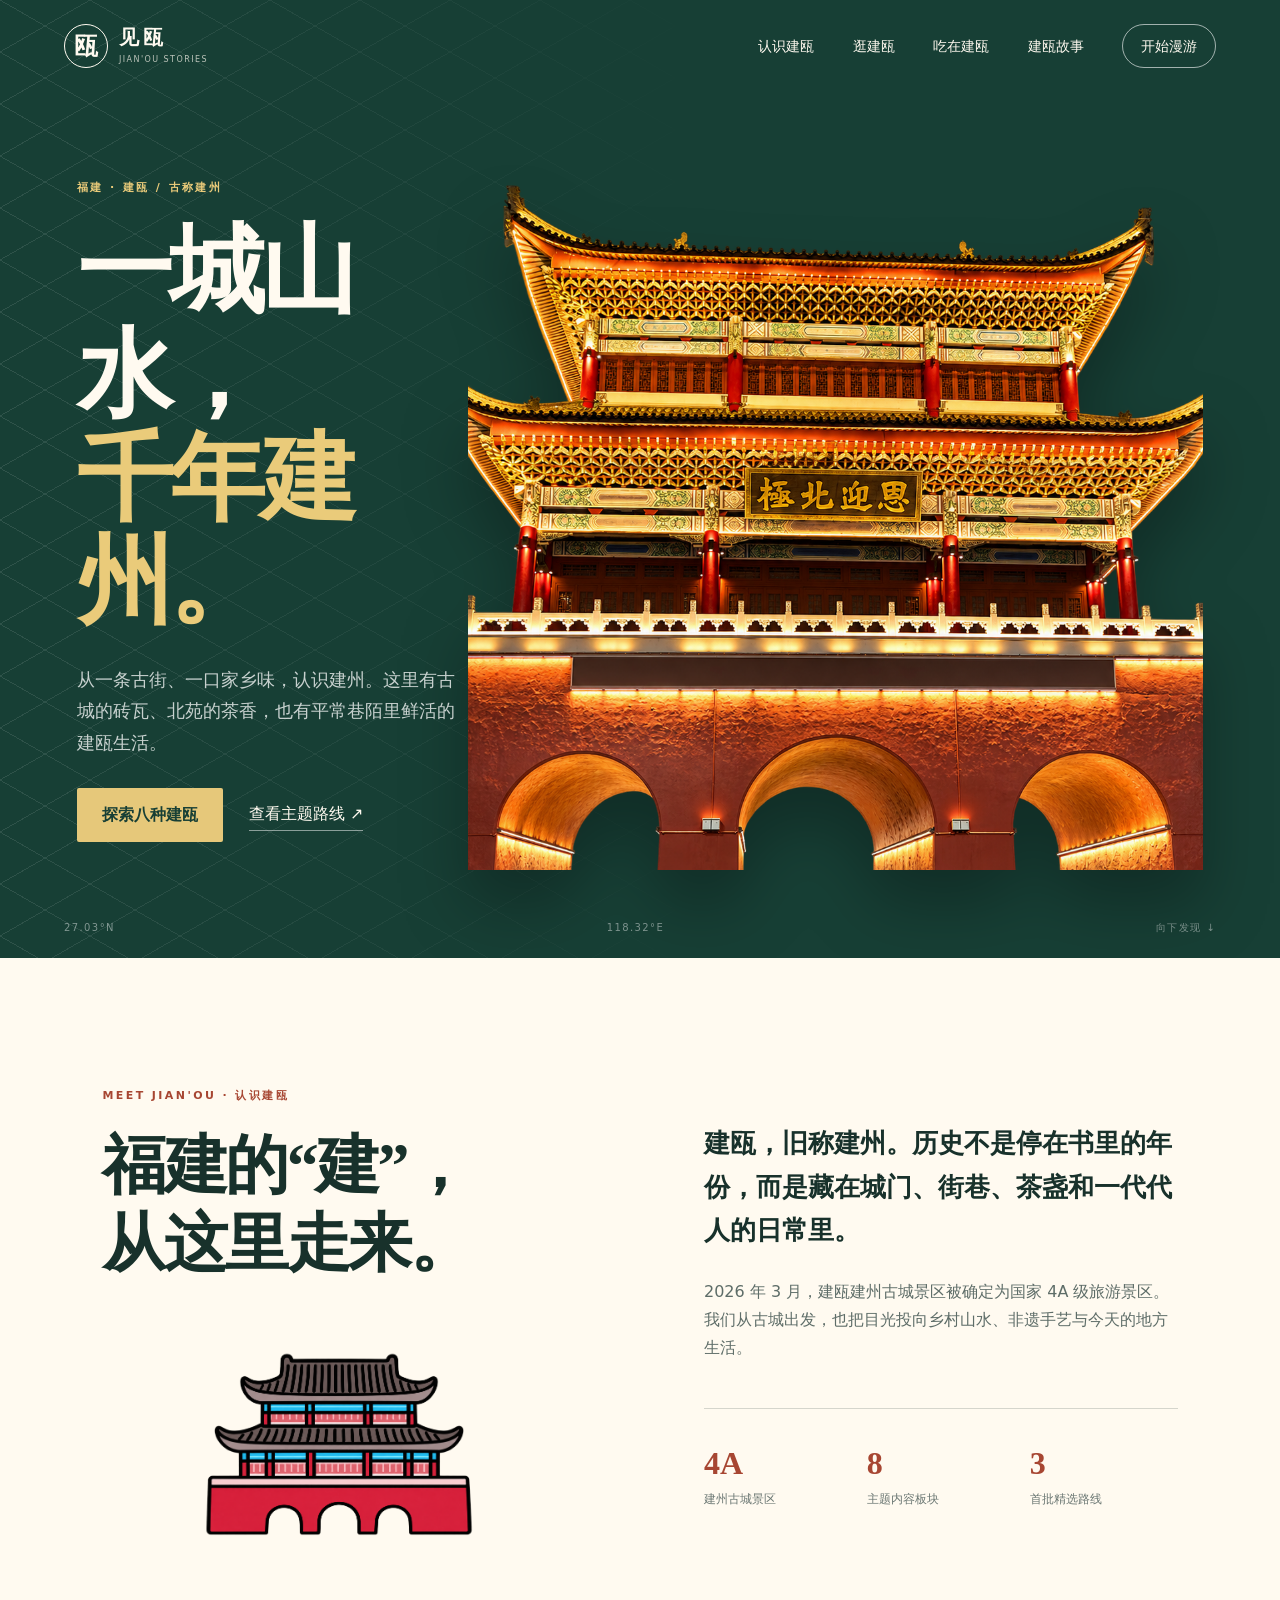
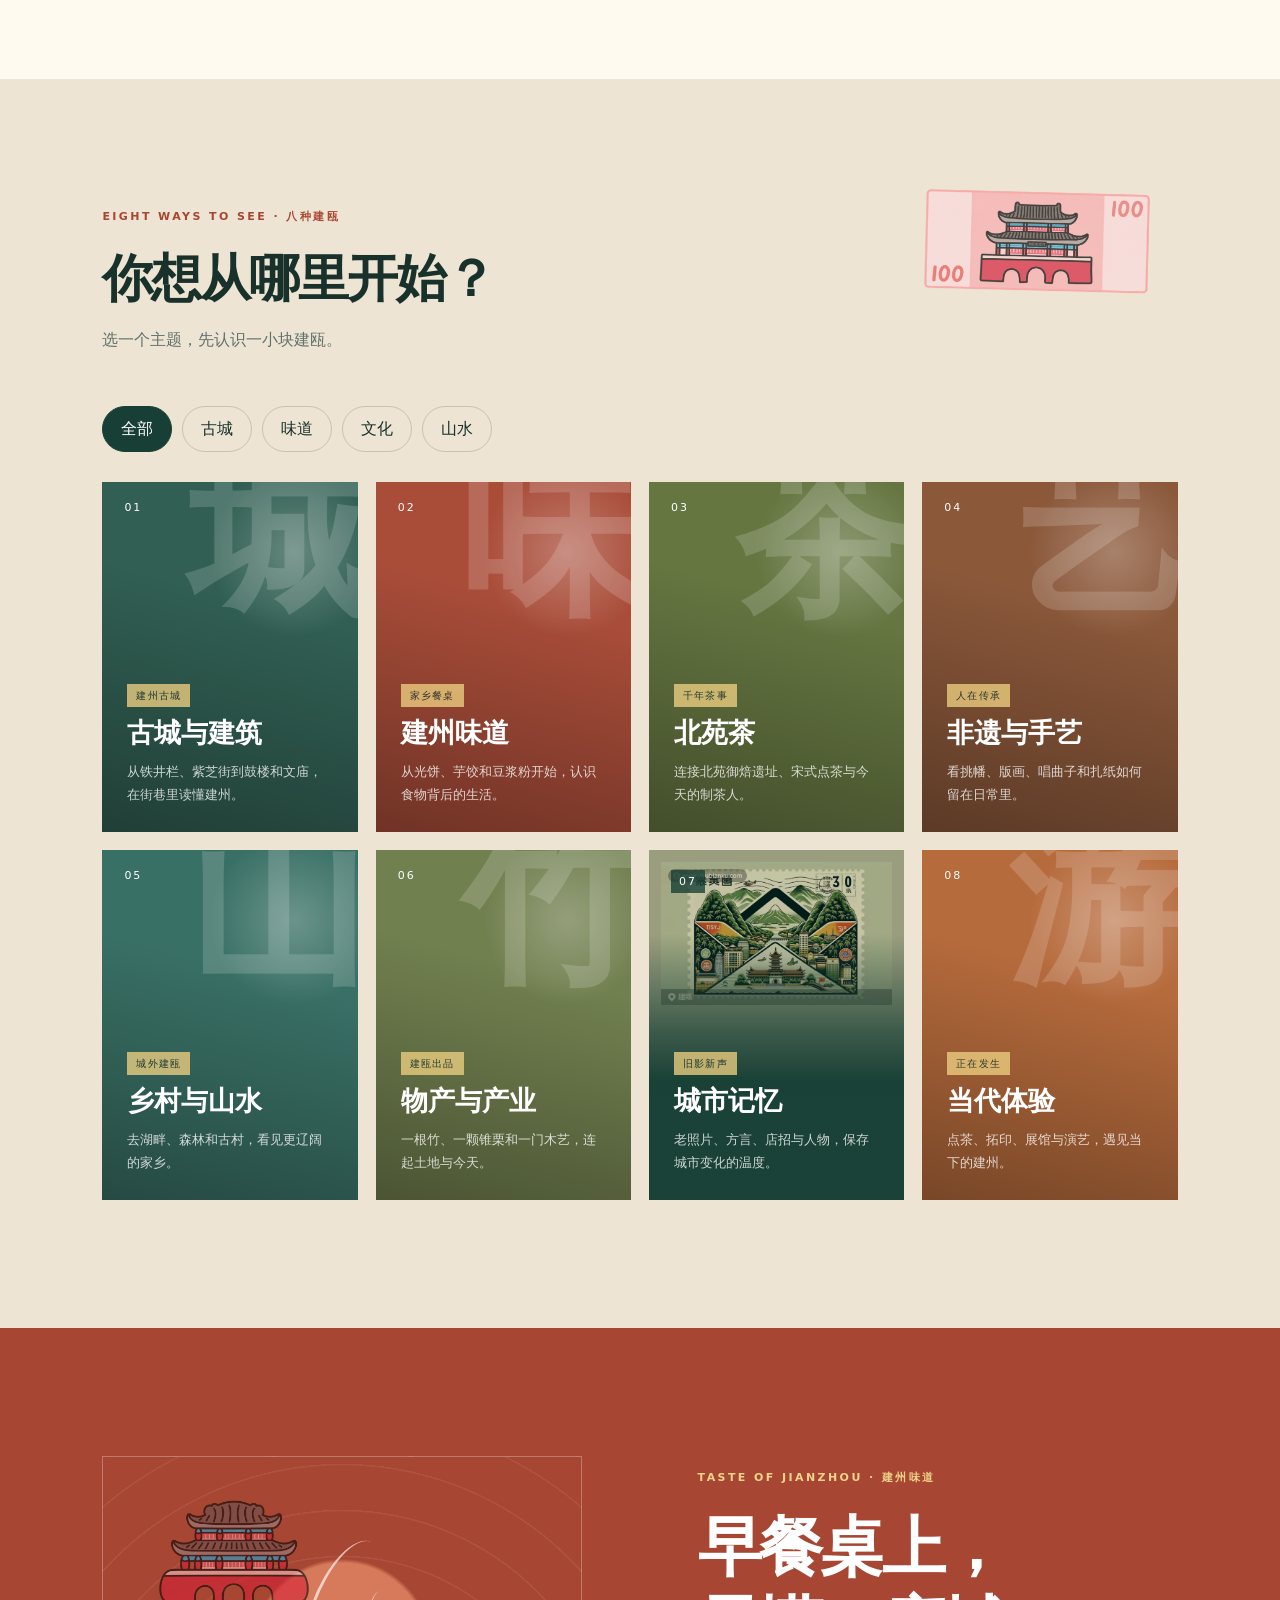
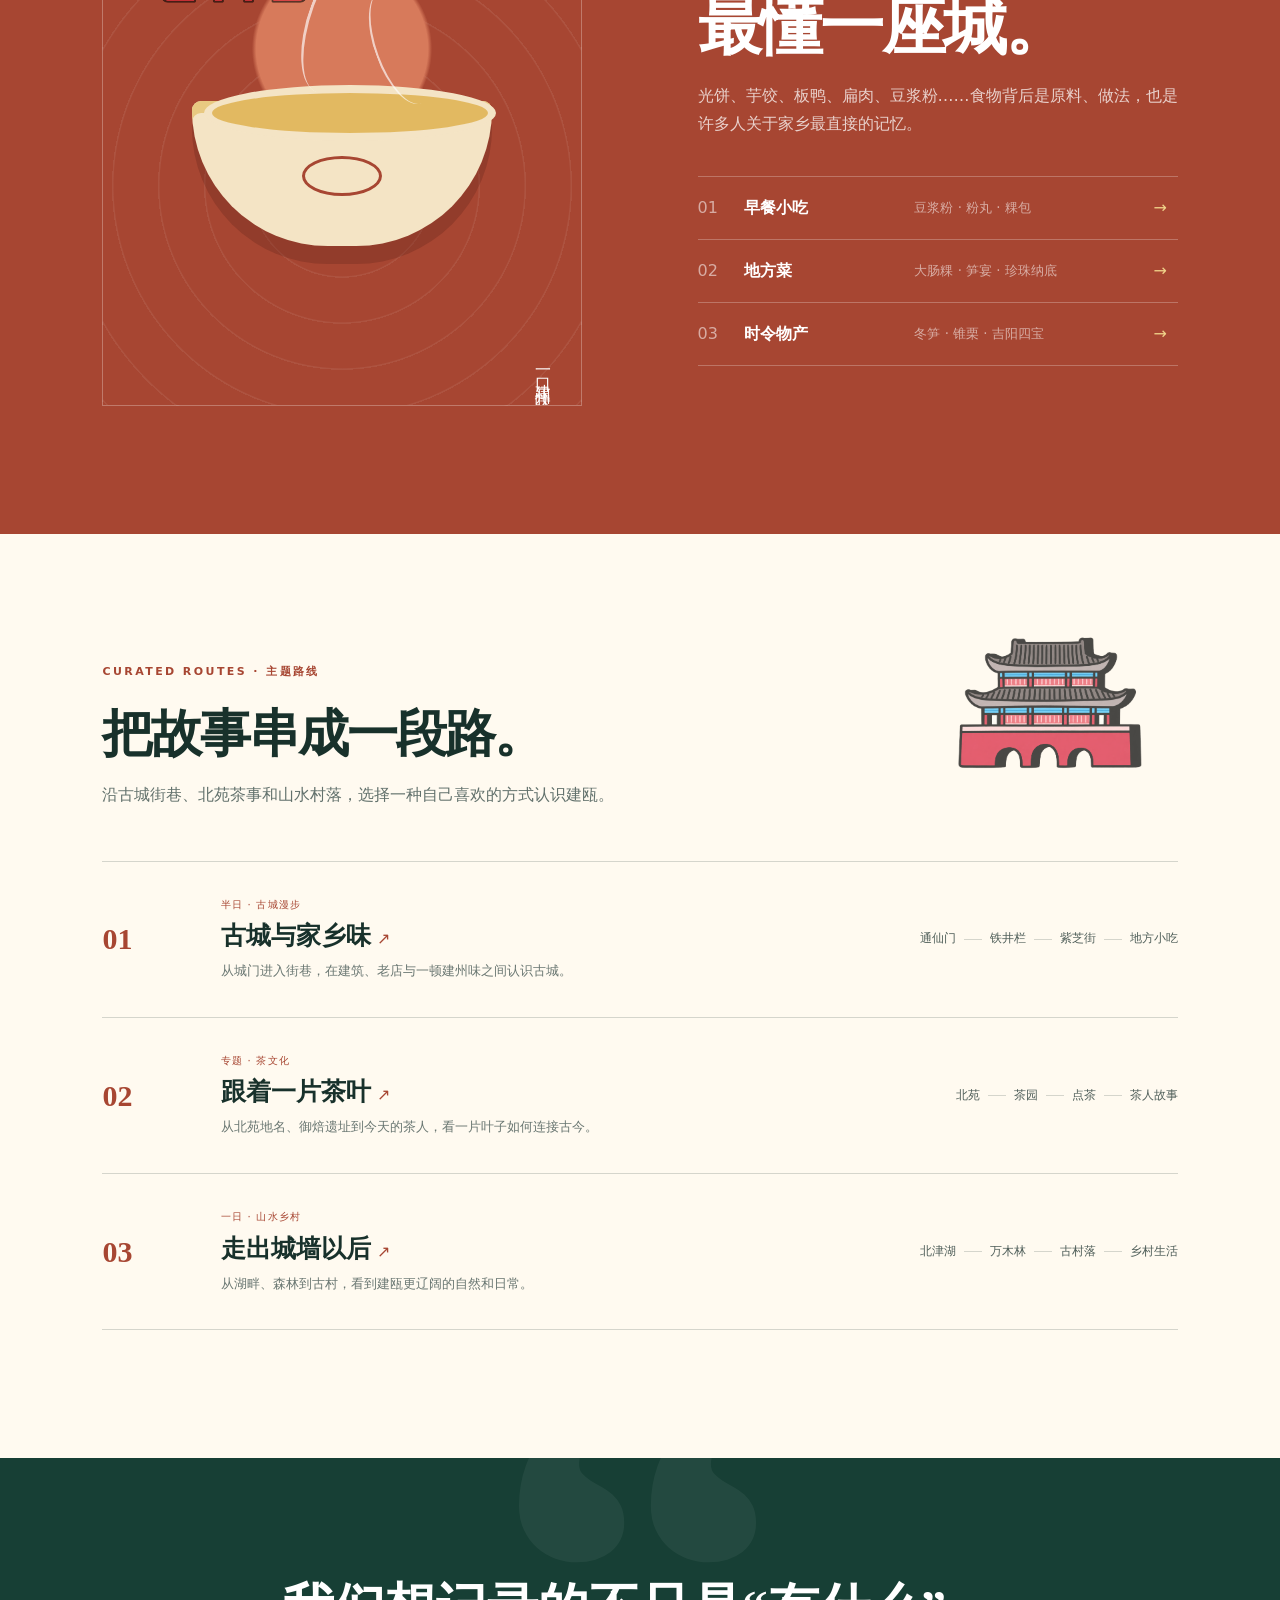
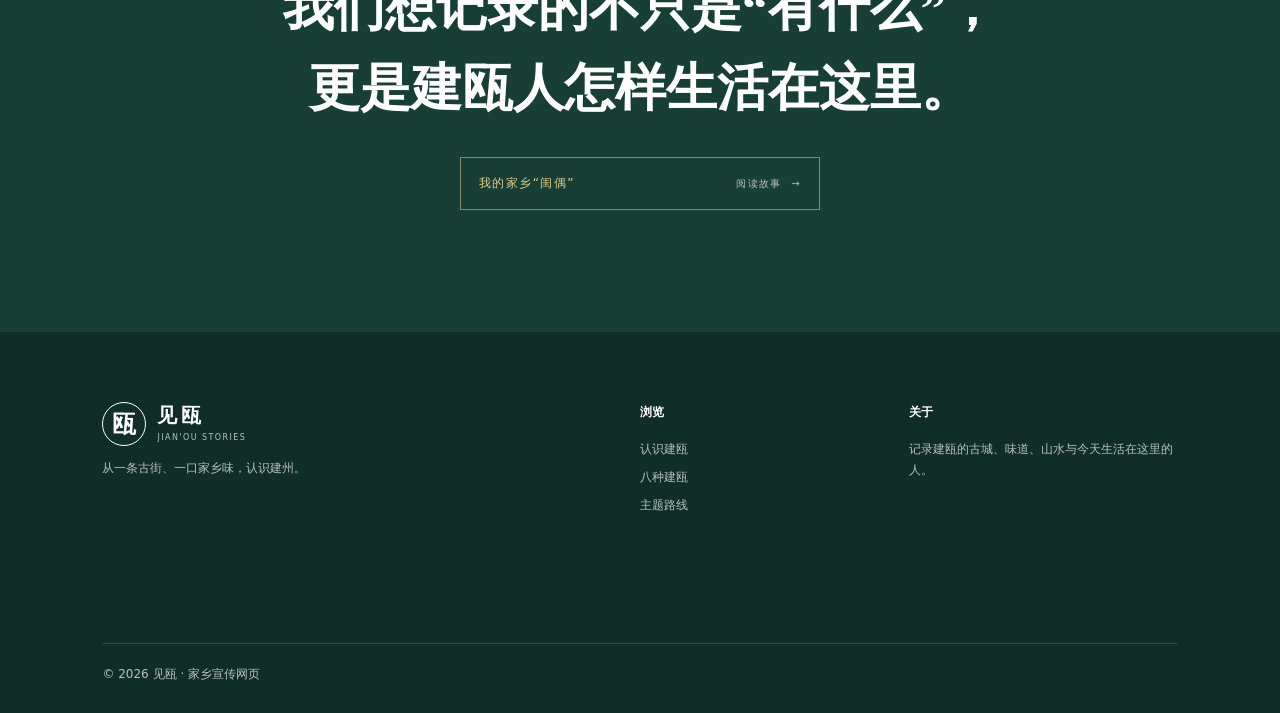
==== commit 526c63bb: "优化手机首屏和首页鼓楼插画" ====
--- a/index.html
+++ b/index.html
@@ -50,6 +50,7 @@
       <div class="section-heading reveal">
         <p class="eyebrow">MEET JIAN'OU · 认识建瓯</p>
         <h2>福建的“建”，<br>从这里走来。</h2>
+        <img class="section-art section-art--intro" src="assets/images/home/drum-tower-simple.png" alt="" aria-hidden="true">
       </div>
       <div class="intro-copy reveal">
         <p class="lead">建瓯，旧称建州。历史不是停在书里的年份，而是藏在城门、街巷、茶盏和一代代人的日常里。</p>
@@ -68,6 +69,7 @@
         <h2>你想从哪里开始？</h2>
         <p>选一个主题，先认识一小块建瓯。</p>
       </div>
+      <img class="section-art section-art--explore" src="assets/images/home/drum-tower-banknote.png" alt="" aria-hidden="true">
       <div class="filters reveal" role="group" aria-label="内容筛选">
         <button class="filter is-active" type="button" data-filter="all" aria-pressed="true">全部</button>
         <button class="filter" type="button" data-filter="city">古城</button>
@@ -80,6 +82,7 @@
 
     <section class="feature section" id="taste">
       <div class="feature-visual reveal" aria-hidden="true">
+        <img class="section-art section-art--taste" src="assets/images/home/drum-tower-rounded.png" alt="">
         <span class="steam steam-one"></span><span class="steam steam-two"></span>
         <div class="bowl"><i></i></div>
         <p>一口建州味</p>
@@ -102,6 +105,7 @@
         <h2>把故事串成一段路。</h2>
         <p>沿古城街巷、北苑茶事和山水村落，选择一种自己喜欢的方式认识建瓯。</p>
       </div>
+      <img class="section-art section-art--routes" src="assets/images/home/drum-tower-shadowed.png" alt="" aria-hidden="true">
       <div class="route-list">
         <article class="route-card reveal">
           <div class="route-number">01</div>
--- a/css/style.css
+++ b/css/style.css
@@ -51,6 +51,7 @@
 
 .section { padding: clamp(80px, 10vw, 145px) clamp(24px, 8vw, 128px); }
 .intro { display: grid; grid-template-columns: 1fr 1fr; gap: 10vw; background: var(--paper-light); }
+.intro .section-heading { display: flex; flex-direction: column; }
 .section-heading h2, .feature h2 { margin: 0; font: 700 clamp(38px, 5vw, 72px)/1.22 var(--serif); letter-spacing: -.04em; }
 .section-heading.compact { max-width: 780px; margin-bottom: 52px; }
 .section-heading.compact h2 { font-size: clamp(34px, 4vw, 56px); }
@@ -63,7 +64,13 @@
 .facts strong { display: block; color: var(--red); font: 700 32px/1 var(--serif); }
 .facts span { display: block; margin-top: 10px; color: #6b7773; font-size: 12px; }
 
-.explore { background: #ede4d3; }
+/* 四张鼓楼插画均为透明底，各自承担不同板块的视觉锚点，避免重复堆叠。 */
+.section-art { display: block; max-width: 100%; pointer-events: none; user-select: none; }
+.section-art--intro { width: clamp(220px, 25vw, 360px); margin: 54px auto 0; }
+
+.explore { position: relative; overflow: hidden; background: #ede4d3; }
+.explore > :not(.section-art) { position: relative; z-index: 1; }
+.section-art--explore { position: absolute; top: 92px; right: clamp(24px, 8vw, 128px); width: clamp(210px, 22vw, 330px); opacity: .72; transform: rotate(1.5deg); }
 .filters { display: flex; flex-wrap: wrap; gap: 10px; margin-bottom: 30px; }
 .filter { padding: 8px 18px; color: var(--ink); border: 1px solid var(--line); border-radius: 99px; background: transparent; cursor: pointer; }
 .filter:hover, .filter.is-active { color: white; border-color: var(--green); background: var(--green); }
@@ -77,10 +84,16 @@
 .story-card .tag { align-self: flex-start; margin: 0 0 9px; padding: 3px 9px; color: var(--ink); background: #edcf80; font-size: 10px; }
 .story-card h3 { margin: 0; font: 700 27px/1.3 var(--serif); }
 .story-card p { margin: 10px 0 0; opacity: .78; font-size: 13px; }
+.story-card-cover { position: absolute; inset: 0 0 auto; z-index: 0; width: 100%; height: 70%; padding: 12px 12px 0; object-fit: contain; object-position: center top; background: #c7c9b3; mix-blend-mode: multiply; }
+.story-card--cover::before { display: none; }
+.story-card--cover::after { z-index: 1; background: linear-gradient(0deg, rgba(23,63,53,.98) 0 34%, rgba(23,63,53,.72) 48%, rgba(23,63,53,0) 76%); }
+.story-card--cover > :not(.story-card-cover) { z-index: 2; }
+.story-card--cover .card-index { padding: 6px 8px; background: rgba(23,63,53,.78); }
 
 .feature { display: grid; grid-template-columns: 1fr 1fr; gap: 9vw; align-items: center; background: var(--red); color: white; }
 .feature .eyebrow { color: #f0d38a; }
 .feature-visual { position: relative; min-height: 550px; display: grid; place-items: center; overflow: hidden; border: 1px solid rgba(255,255,255,.28); background: radial-gradient(circle at 50% 35%, #d77a5b 0 20%, transparent 21%), repeating-radial-gradient(circle at 50% 60%, transparent 0 44px, rgba(255,255,255,.07) 45px 46px); }
+.section-art--taste { position: absolute; top: 26px; left: 28px; width: min(43%, 270px); opacity: .58; }
 .feature-visual > p { position: absolute; right: 24px; bottom: 20px; margin: 0; font-family: var(--serif); letter-spacing: .3em; writing-mode: vertical-rl; }
 .bowl { position: relative; width: 300px; height: 145px; margin-top: 85px; border-radius: 10px 10px 150px 150px; background: #f4e4c5; box-shadow: inset 0 12px #e8c981, 0 18px 0 rgba(86,28,23,.25); }
 .bowl::before { content: ""; position: absolute; top: -16px; left: 12px; width: calc(100% - 24px); height: 40px; border-radius: 50%; background: #e2b961; border: 8px solid #f4e4c5; }
@@ -95,7 +108,9 @@
 .taste-list b { color: #f0d38a; font-weight: 400; }
 .taste-list span, .taste-list small { color: rgba(255,255,255,.55); }
 
-.routes { background: var(--paper-light); }
+.routes { position: relative; overflow: hidden; background: var(--paper-light); }
+.routes > :not(.section-art) { position: relative; z-index: 1; }
+.section-art--routes { position: absolute; top: 82px; right: clamp(24px, 8vw, 128px); width: clamp(190px, 20vw, 300px); opacity: .72; }
 .route-list { border-top: 1px solid var(--line); }
 .route-card { display: grid; grid-template-columns: 80px minmax(280px, .8fr) 1fr; gap: 3vw; align-items: center; padding: 34px 0; border-bottom: 1px solid var(--line); }
 .route-number { color: var(--red); font: 700 30px/1 var(--serif); }
@@ -147,19 +162,23 @@
   .site-nav a { font: 600 26px/1.4 var(--serif); }
   .nav-cta { font-size: 17px !important; }
   body.menu-open { overflow: hidden; }
-  .hero { min-height: auto; padding: 120px 20px 75px; }
+  /* 手机端取消首屏底部留白，让五凤楼四个落地点贴住下一板块分界线。 */
+  .hero { min-height: auto; padding: 120px 20px 0; }
   .hero h1 { font-size: clamp(52px, 17vw, 76px); }
   .hero-actions { align-items: flex-start; flex-direction: column; gap: 15px; }
   .hero-art { width: 100%; min-height: 330px; height: 102vw; }
   .hero-note { display: none; }
   .section { padding: 75px 20px; }
   .intro { gap: 25px; }
+  .section-art--intro { width: min(78vw, 340px); margin-top: 42px; }
+  .section-art--explore, .section-art--routes { position: relative; top: auto; right: auto; width: min(76vw, 320px); margin: -26px 0 36px auto; opacity: .86; transform: none; }
   .facts { gap: 7px; }
   .facts strong { font-size: 26px; }
   .story-grid { grid-template-columns: 1fr; }
   .story-card { min-height: 300px; }
   .feature { gap: 55px; }
   .feature-visual { min-height: 390px; }
+  .section-art--taste { top: 20px; left: 16px; width: min(52%, 210px); opacity: .48; }
   .bowl { transform: scale(.8); }
   .taste-list a { grid-template-columns: 40px 1fr 24px; }
   .taste-list small { grid-column: 2; }
